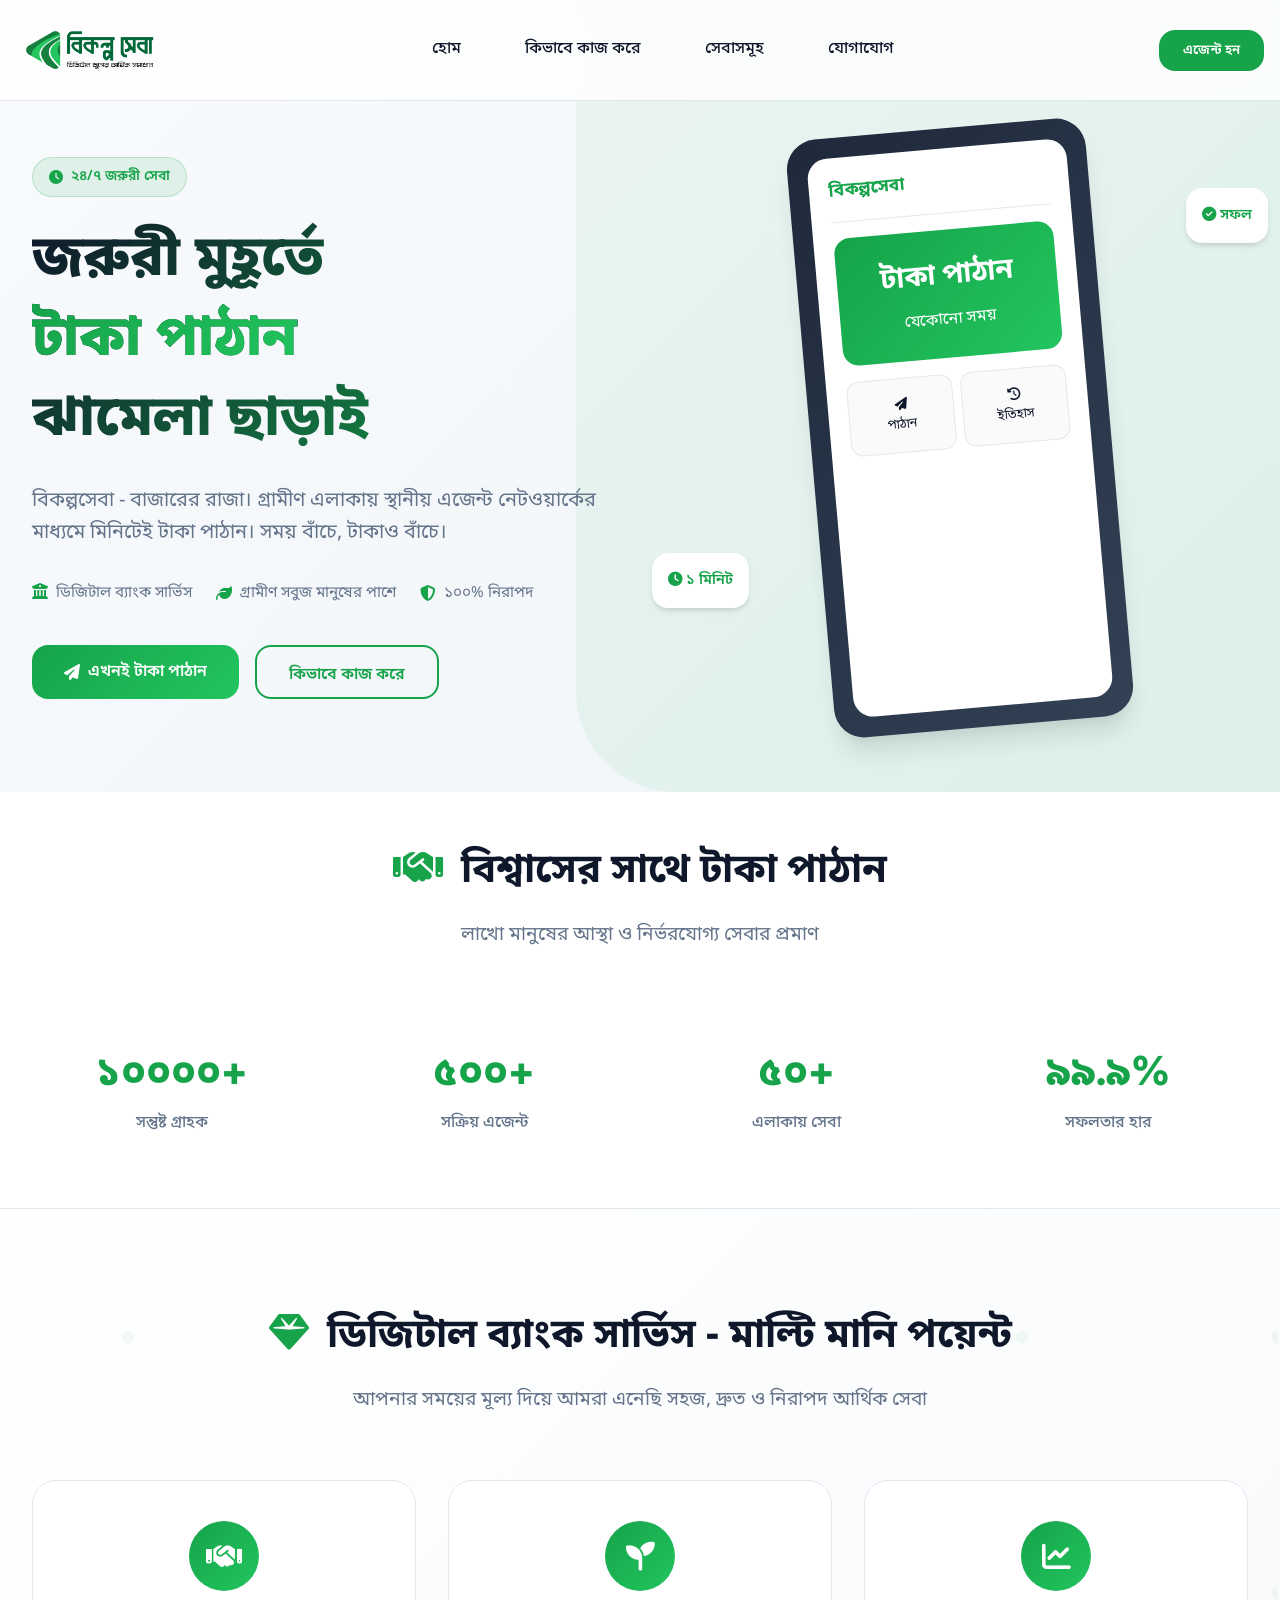
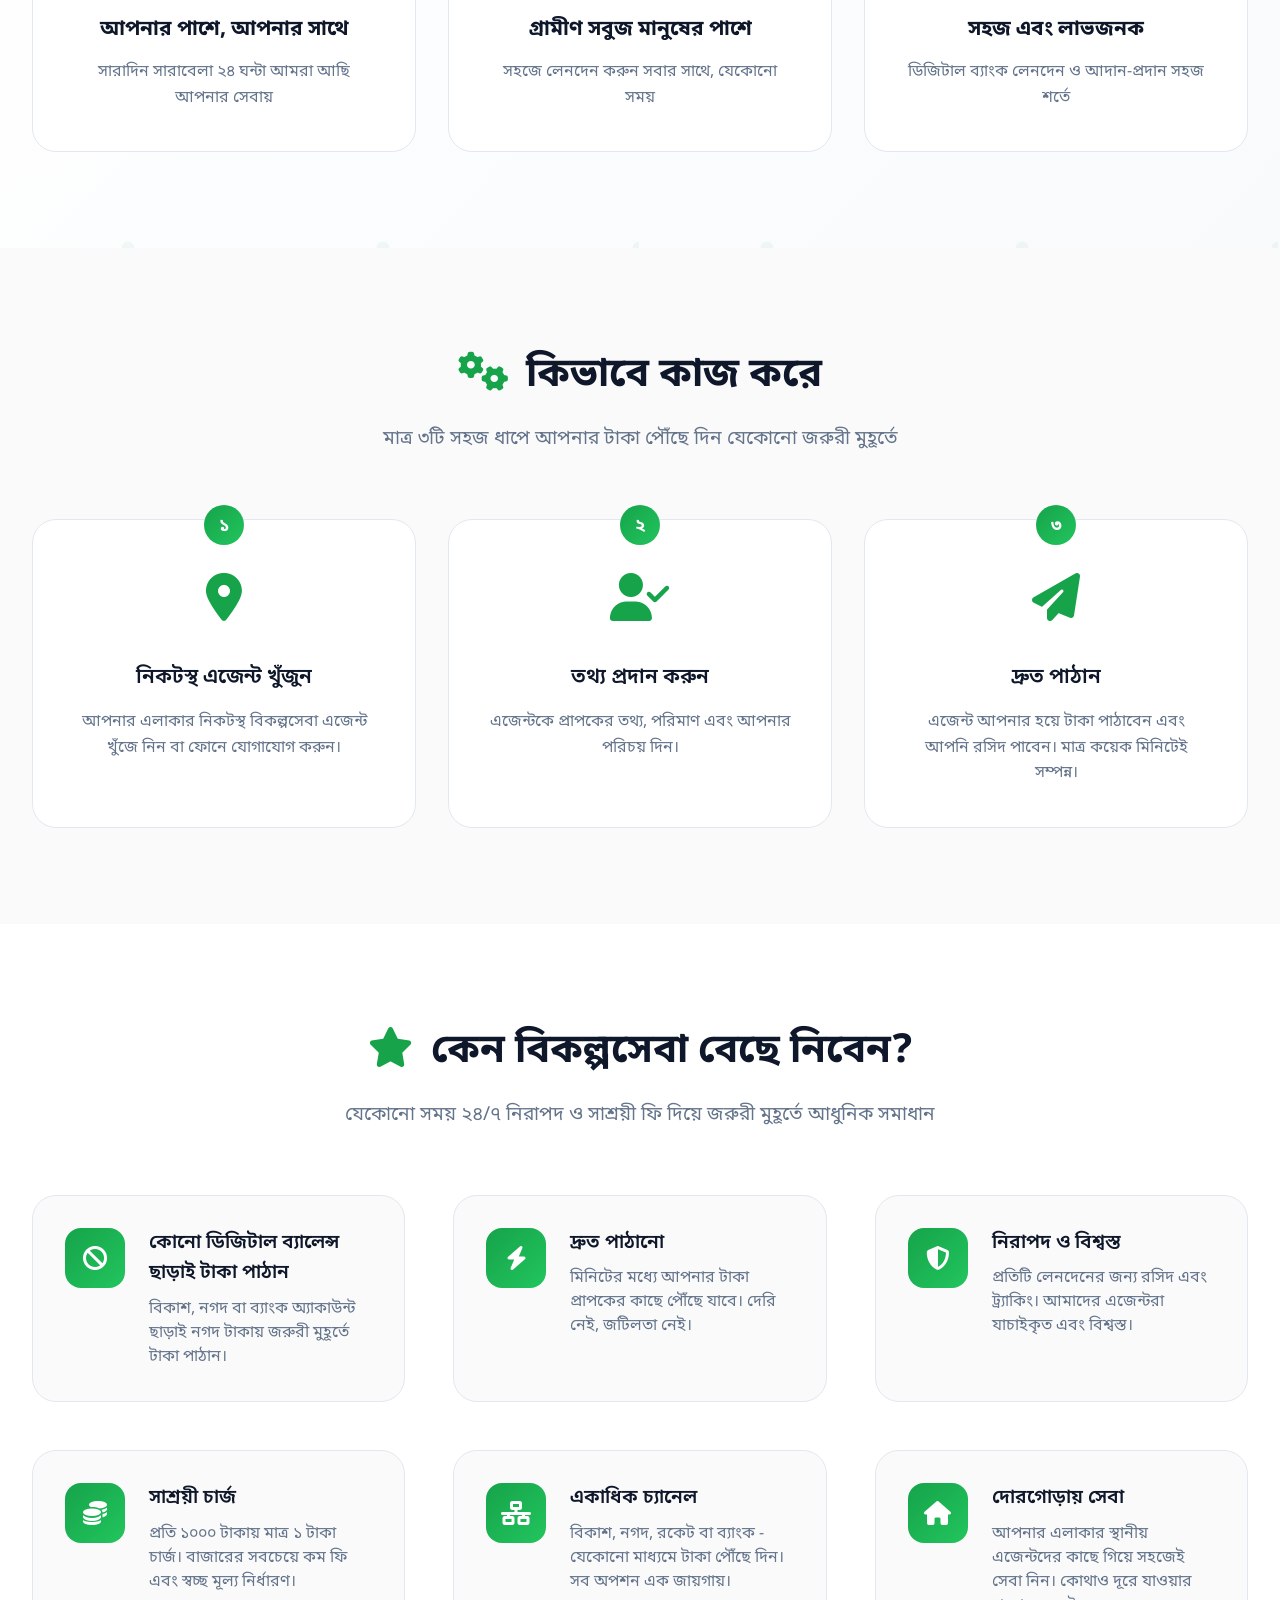
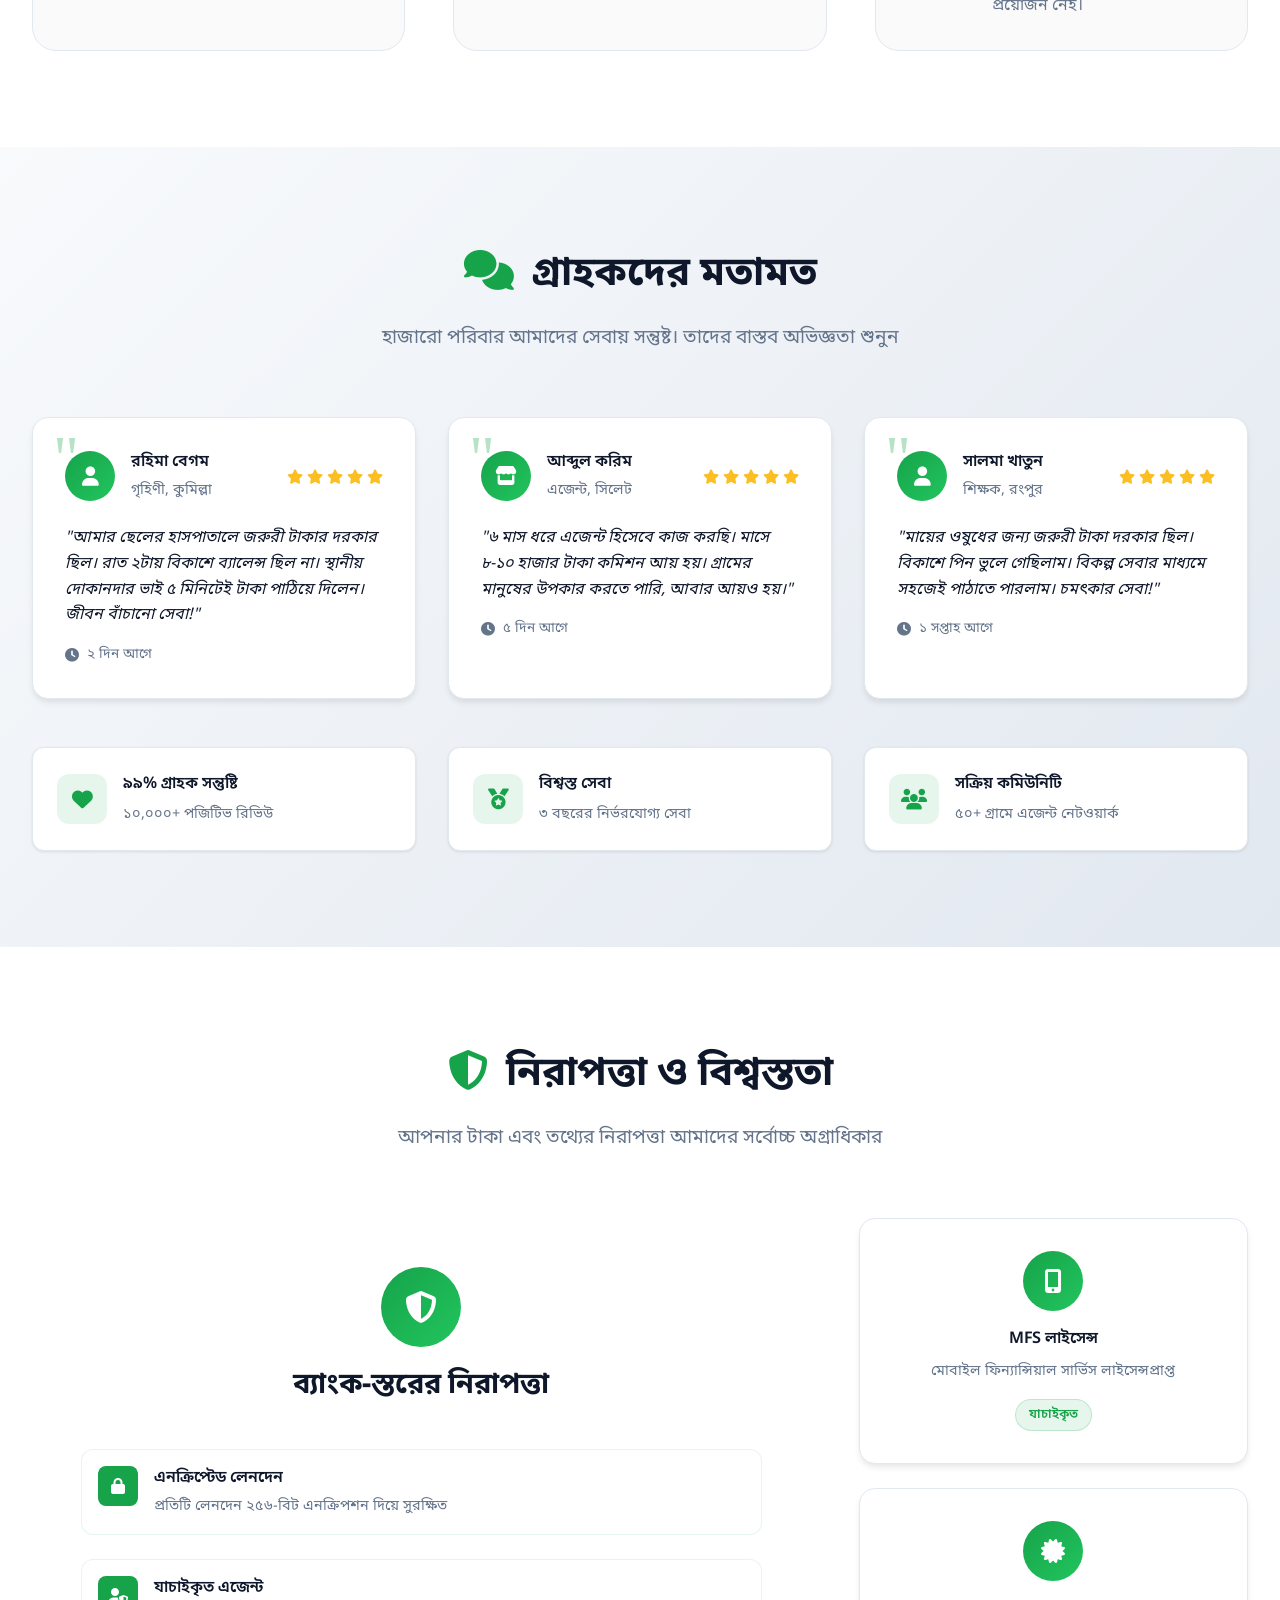
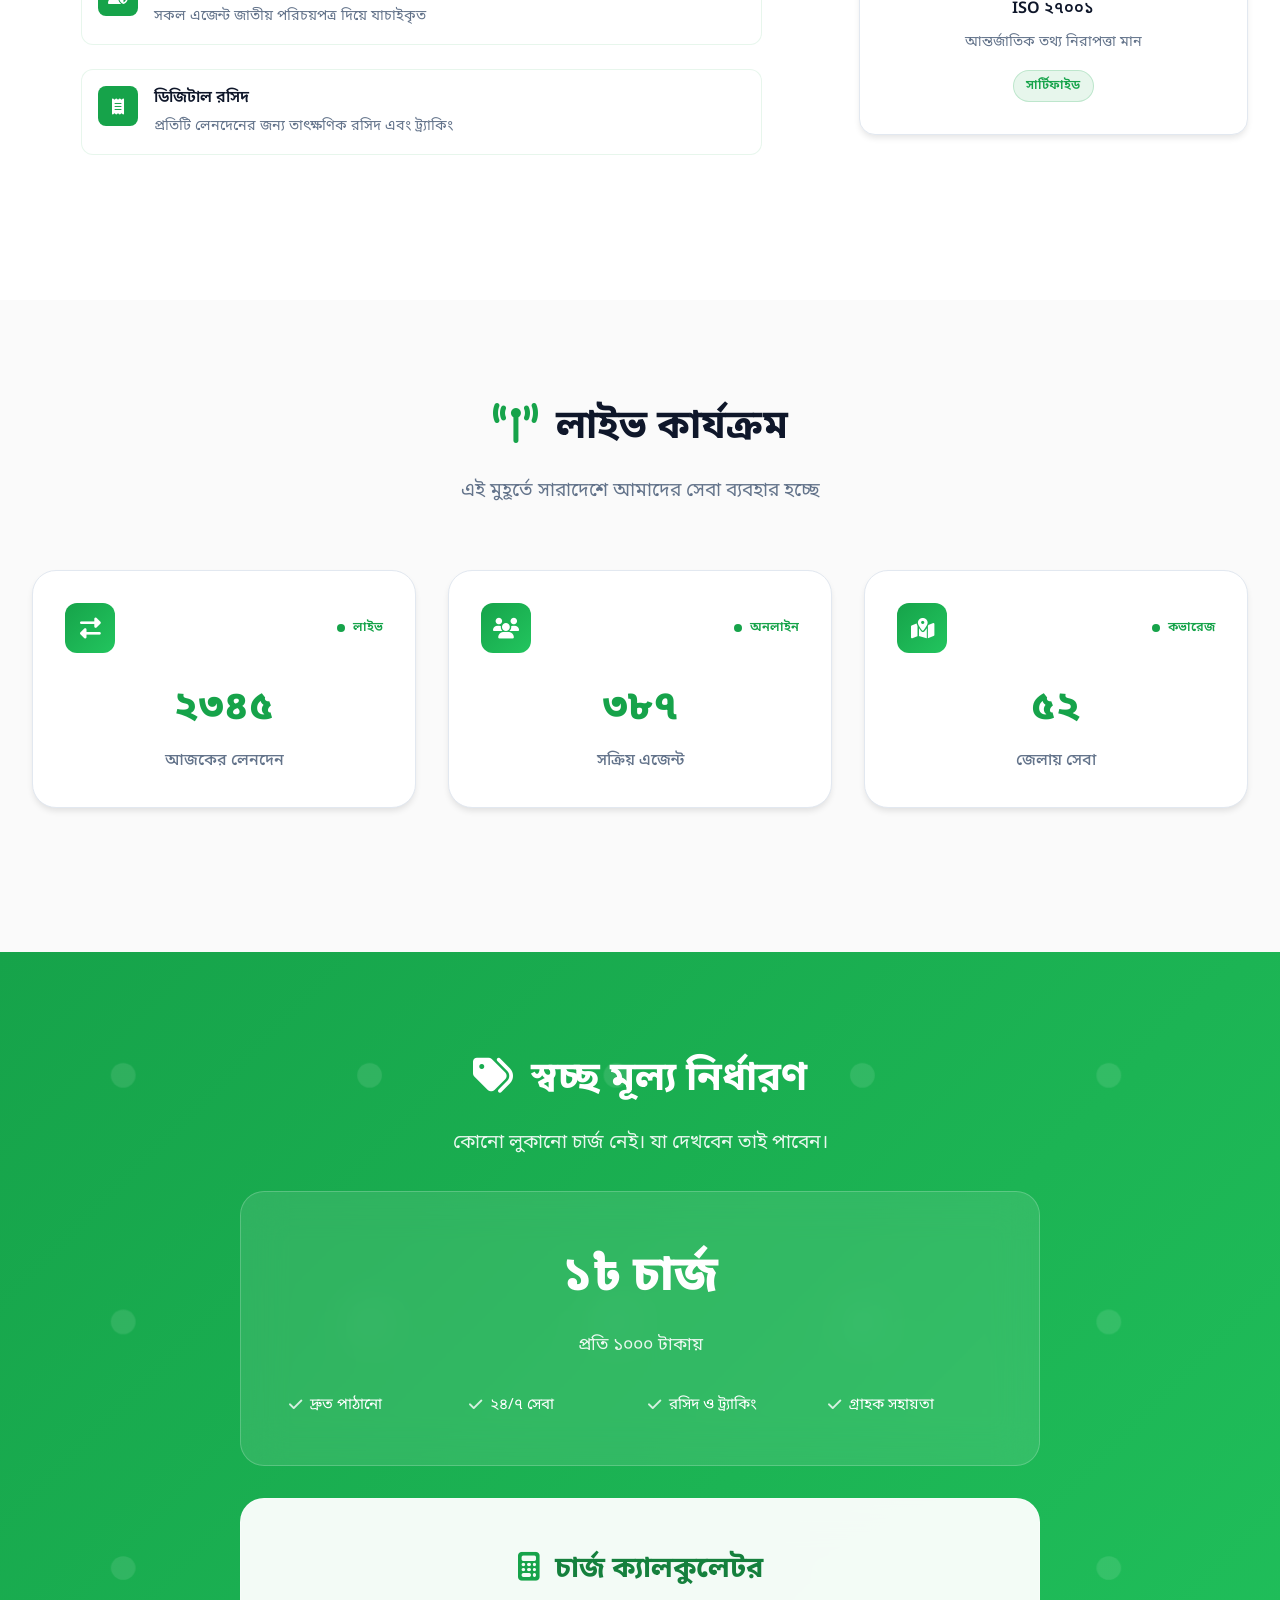
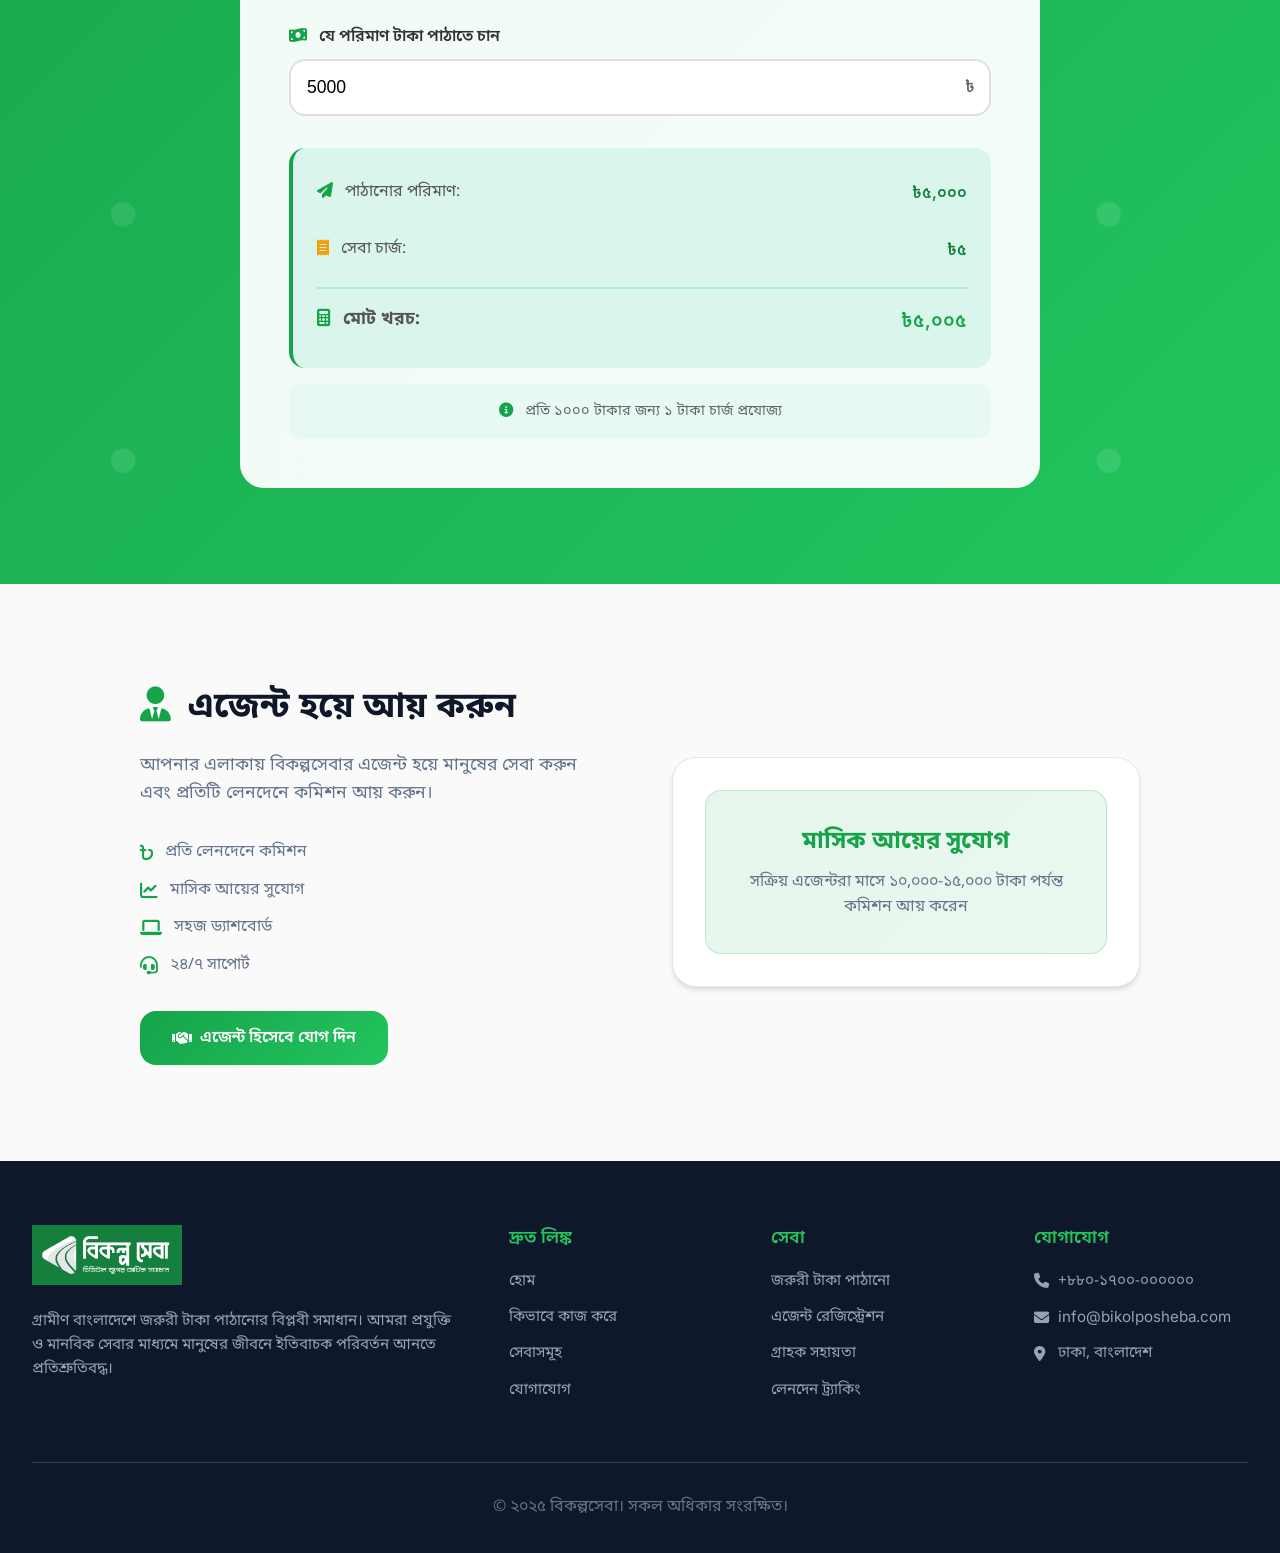
==== index.html @ ead12ca0 "rename it bikolposheba to bikolposeba" ====
<!DOCTYPE html>
<html lang="bn">
<head>
    <meta charset="UTF-8" />
    <meta name="viewport" content="width=device-width, initial-scale=1.0" />
    
    <!-- Primary Meta Tags -->
    <title>BikolpoSeba - বিকল্পসেবা | জরুরী টাকা পাঠানো সেবা বাংলাদেশ | Emergency Money Transfer Bangladesh</title>
    <meta name="title" content="BikolpoSeba - বিকল্পসেবা | জরুরী টাকা পাঠানো সেবা বাংলাদেশ">
    <meta name="description" content="বিকল্পসেবা (BikolpoSeba) - বাংলাদেশে গ্রামীণ এলাকায় জরুরী টাকা পাঠানোর দ্রুত, নিরাপদ ও সাশ্রয়ী সমাধান। ২৪/৭ সেবা, মাত্র ১ টাকা চার্জে ১০০০ টাকা পাঠান। Emergency money transfer service in Bangladesh - fast, secure & affordable.">
    <meta name="keywords" content="বিকল্পসেবা, bikolposeba, bikolpo seba, বিকল্প সেবা, টাকা পাঠানো, জরুরী সেবা, এজেন্ট নেটওয়ার্ক, money transfer Bangladesh, emergency money transfer, cash send Bangladesh, bkash alternative, nagad alternative, rocket alternative, গ্রামীণ ব্যাংকিং, digital banking Bangladesh, মোবাইল ব্যাংকিং">
    <meta name="author" content="Bikolpo Seba">
    <meta name="robots" content="index, follow, max-image-preview:large, max-snippet:-1, max-video-preview:-1">
    <link rel="canonical" href="https://www.bikolposheba.com/">
    
    <!-- Language & Region -->
    <meta name="language" content="Bengali">
    <meta name="geo.region" content="BD">
    <meta name="geo.placename" content="Bangladesh">
    
    <!-- Open Graph / Facebook -->
    <meta property="og:type" content="website">
    <meta property="og:url" content="https://www.bikolposeba.com/">
    <meta property="og:title" content="BikolpoSeba - বিকল্পসেবা | জরুরী টাকা পাঠানো সেবা">
    <meta property="og:description" content="বাংলাদেশে গ্রামীণ এলাকায় জরুরী টাকা পাঠানোর দ্রুত, নিরাপদ ও সাশ্রয়ী সমাধান। ২৪/৭ সেবা, মাত্র ১ টাকা চার্জে ১০০০ টাকা পাঠান।">
    <meta property="og:image" content="https://www.bikolposeba.com/bikolposheba-logo.png">
    <meta property="og:image:width" content="1200">
    <meta property="og:image:height" content="630">
    <meta property="og:image:alt" content="BikolpoSeba Logo - Emergency Money Transfer Service">
    <meta property="og:site_name" content="BikolpoSeba">
    <meta property="og:locale" content="bn_BD">
    <meta property="og:locale:alternate" content="en_US">
    
    <!-- Twitter -->
    <meta name="twitter:card" content="summary_large_image">
    <meta name="twitter:url" content="https://www.bikolposheba.com/">
    <meta name="twitter:title" content="BikolpoSeba - বিকল্পসেবা | জরুরী টাকা পাঠানো সেবা">
    <meta name="twitter:description" content="বাংলাদেশে গ্রামীণ এলাকায় জরুরী টাকা পাঠানোর দ্রুত, নিরাপদ ও সাশ্রয়ী সমাধান। ২৪/৭ সেবা।">
    <meta name="twitter:image" content="https://www.bikolposeba.com/bikolposheba-logo.png">
    
    <!-- Favicon -->
    <link rel="icon" type="image/svg+xml" href="/favicon.png">
    <link rel="icon" type="image/x-icon" href="/favicon.ico">
    <link rel="apple-touch-icon" sizes="180x180" href="/apple-touch-icon.png">
    <link rel="icon" type="image/png" sizes="32x32" href="/favicon-32x32.png">
    <link rel="icon" type="image/png" sizes="16x16" href="/favicon-16x16.png">
    <link rel="manifest" href="/site.webmanifest">
    
    <!-- Theme & Mobile -->
    <meta name="theme-color" content="#10B981">
    <meta name="msapplication-TileColor" content="#10B981">
    <meta name="application-name" content="BikolpoSeba">
    <meta name="apple-mobile-web-app-capable" content="yes">
    <meta name="apple-mobile-web-app-status-bar-style" content="default">
    <meta name="apple-mobile-web-app-title" content="BikolpoSeba">
    <meta name="format-detection" content="telephone=yes">
    <meta name="mobile-web-app-capable" content="yes">
    
    <!-- Structured Data (JSON-LD) -->
    <script type="application/ld+json">
    {
      "@context": "https://schema.org",
      "@type": "FinancialService",
      "name": "BikolpoSeba",
      "alternateName": "বিকল্পসেবা",
      "url": "https://www.bikolposeba.com",
      "logo": "https://www.bikolposeba.com/bikolposheba-logo.png",
      "description": "Emergency money transfer service in Bangladesh providing fast, secure and affordable cash transfer to rural areas",
      "address": {
        "@type": "PostalAddress",
        "addressCountry": "BD",
        "addressLocality": "Dhaka"
      },
      "geo": {
        "@type": "GeoCoordinates",
        "latitude": "23.8103",
        "longitude": "90.4125"
      },
      "telephone": "+880-1700-000000",
      "email": "info@bikolposheba.com",
      "priceRange": "৳",
      "areaServed": {
        "@type": "Country",
        "name": "Bangladesh"
      },
      "serviceType": ["Money Transfer", "Emergency Cash Transfer", "Agent Network"],
      "hasOfferCatalog": {
        "@type": "OfferCatalog",
        "name": "Money Transfer Services",
        "itemListElement": [
          {
            "@type": "Offer",
            "itemOffered": {
              "@type": "Service",
              "name": "Emergency Money Transfer",
              "description": "24/7 emergency money transfer service with low fees"
            }
          }
        ]
      },
      "aggregateRating": {
        "@type": "AggregateRating",
        "ratingValue": "4.9",
        "reviewCount": "10000"
      }
    }
    </script>
    
    <!-- Stylesheets -->
    <link href="https://fonts.googleapis.com/css2?family=Inter:wght@300;400;500;600;700;800&family=Noto+Sans+Bengali:wght@300;400;500;600;700&display=swap" rel="stylesheet" />
    <link rel="stylesheet" href="https://cdnjs.cloudflare.com/ajax/libs/font-awesome/6.4.0/css/all.min.css" />
    <link rel="stylesheet" href="style.css" />
</head>

<body>
<!-- Add this just after your opening <body> tag -->
    <div itemscope itemtype="https://schema.org/Organization" style="display:none;">
        <span itemprop="name">বিকল্পসেবা</span>
        <span itemprop="alternateName">বিকল্প সেবা</span>
        <span itemprop="alternateName">bikolposeba</span>
        <span itemprop="alternateName">bikolpo seba</span>
        <span itemprop="description">বাংলাদেশে জরুরী টাকা পাঠানো সেবা</span>
    </div>

    <!-- Header -->
    <header class="header">
        <nav class="nav">
            <a href="#" style="margin: 0; padding: 0; display: inline-block;">
               <img class="site-logo" src="/bikolposheba-logo.png" 
                alt="বিকল্পসেবা BikolpoSheba লোগো - জরুরী টাকা পাঠানো সেবা" 
                width="150" style="display: block;" />
            </a>

            <ul class="nav-links bengali">
                <li><a href="#home">হোম</a></li>
                <li><a href="#how-it-works">কিভাবে কাজ করে</a></li>
                <li><a href="#features">সেবাসমূহ</a></li>
                <li><a href="#contact">যোগাযোগ</a></li>
            </ul>
            <button class="header-cta bengali">এজেন্ট হন</button>
        </nav>
    </header>

    <!-- Hero Section -->
    <section class="hero" id="home">
        <div class="hero-container">
            <div class="hero-content">
                <div class="hero-badge bengali">
                    <i class="fas fa-clock"></i>
                    ২৪/৭ জরুরী সেবা
                </div>
                <h1 class="hero-title bengali">
                    জরুরী মুহূর্তে<br />
                    <span class="gradient-text">টাকা পাঠান</span><br />
                    ঝামেলা ছাড়াই
                </h1>
                <p class="hero-subtitle bengali">
                    বিকল্পসেবা - বাজারের রাজা। গ্রামীণ এলাকায় স্থানীয় এজেন্ট নেটওয়ার্কের মাধ্যমে
                    মিনিটেই টাকা পাঠান। সময় বাঁচে, টাকাও বাঁচে।
                </p>

                <div class="hero-features bengali">
                    <div class="hero-feature">
                        <i style="height: 20px;" class="fas fa-university"></i>
                        ডিজিটাল ব্যাংক সার্ভিস
                    </div>

                    <div class="hero-feature">
                        <i class="fas fa-leaf"></i>
                        গ্রামীণ সবুজ মানুষের পাশে
                    </div>

                    <div class="hero-feature">
                        <i class="fa-solid fa-shield-halved"></i>
                        ১০০% নিরাপদ
                    </div>
                </div>

                <div class="hero-actions">
                    <button class="btn-primary bengali">
                        <i class="fas fa-paper-plane"></i>
                        এখনই টাকা পাঠান
                    </button>
                    <a href="#how-it-works" class="btn-secondary bengali">কিভাবে কাজ করে</a>
                </div>
            </div>

            <div class="hero-visual">
                <div class="phone-mockup">
                    <div class="phone-screen">
                        <div class="app-header">
                            <div class="app-title bengali">বিকল্পসেবা</div>
                        </div>
                        <div class="balance-card">
                            <div class="balance-amount bengali">টাকা পাঠান</div>
                            <div class="bengali">যেকোনো সময়</div>
                        </div>
                        <div class="quick-actions bengali">
                            <div class="action-btn">
                                <i class="fas fa-paper-plane"></i><br />
                                পাঠান
                            </div>
                            <div class="action-btn">
                                <i class="fas fa-history"></i><br />
                                ইতিহাস
                            </div>
                        </div>
                    </div>
                </div>

                <div class="floating-elements">
                    <div class="floating-card card-1">
                        <div style="
                  color: var(--primary-green);
                  font-weight: 600;
                  font-size: 0.9rem;
                " class="bengali">
                            <i class="fas fa-check-circle"></i> সফল
                        </div>
                    </div>
                    <div class="floating-card card-2">
                        <div style="
                  color: var(--primary-green);
                  font-weight: 600;
                  font-size: 0.9rem;
                " class="bengali">
                            <i class="fas fa-clock"></i> ১ মিনিট
                        </div>
                    </div>
                </div>
            </div>
        </div>
    </section>

    <!-- Trust Section -->
    <section class="trust-section">
        <div class="trust-container">
            <div class="section-header animate-on-scroll">
                <h2 class="section-title bengali">
                    <i class="fas fa-handshake" style="color: var(--primary-green); margin-right: 0.5rem"></i>
                    বিশ্বাসের সাথে টাকা পাঠান
                </h2>
                <p class="section-subtitle bengali">
                    লাখো মানুষের আস্থা ও নির্ভরযোগ্য সেবার প্রমাণ
                </p>
            </div>
            <!-- Rest of the section remains unchanged -->
            <div class="trust-stats">
                <div class="trust-stat animate-on-scroll">
                    <span class="trust-number">১০,০০০+</span>
                    <div class="trust-label bengali">সন্তুষ্ট গ্রাহক</div>
                </div>
                <div class="trust-stat animate-on-scroll">
                    <span class="trust-number">৫০০+</span>
                    <div class="trust-label bengali">সক্রিয় এজেন্ট</div>
                </div>
                <div class="trust-stat animate-on-scroll">
                    <span class="trust-number">৫০+</span>
                    <div class="trust-label bengali">এলাকায় সেবা</div>
                </div>
                <div class="trust-stat animate-on-scroll">
                    <span class="trust-number">৯৯.৯%</span>
                    <div class="trust-label bengali">সফলতার হার</div>
                </div>
            </div>
        </div>
    </section>

    <!-- Services Overview Section -->
    <section class="services-overview">
        <div class="section-container">
            <div class="section-header animate-on-scroll">
                <h2 class="section-title bengali">
                    <i class="fas fa-gem" style="color: var(--primary-green); margin-right: 0.5rem"></i>
                    ডিজিটাল ব্যাংক সার্ভিস - মাল্টি মানি পয়েন্ট
                </h2>
                <p class="section-subtitle bengali">
                    আপনার সময়ের মূল্য দিয়ে আমরা এনেছি সহজ, দ্রুত ও নিরাপদ আর্থিক সেবা
                </p>
            </div>

            <div class="services-grid">
                <!-- <div class="service-highlight animate-on-scroll">
                    <div class="service-icon">
                        <i class="fas fa-crown"></i>
                    </div>
                    <h3 class="bengali">বিকল্পসেবা - বাজারের রাজা</h3>
                    <p class="bengali">সময় বাঁচে, টাকাও বাঁচে। হাজারে এক টাকা, সারাদিন ২৪ ঘন্টা</p>
                </div> -->

                <div class="service-highlight animate-on-scroll">
                    <div class="service-icon">
                        <i class="fas fa-handshake"></i>
                    </div>
                    <h3 class="bengali">আপনার পাশে, আপনার সাথে</h3>
                    <p class="bengali">সারাদিন সারাবেলা ২৪ ঘন্টা আমরা আছি আপনার সেবায়</p>
                </div>

                <div class="service-highlight animate-on-scroll">
                    <div class="service-icon">
                        <i class="fas fa-seedling"></i>
                    </div>
                    <h3 class="bengali">গ্রামীণ সবুজ মানুষের পাশে</h3>
                    <p class="bengali">সহজে লেনদেন করুন সবার সাথে, যেকোনো সময়</p>
                </div>

                <div class="service-highlight animate-on-scroll">
                    <div class="service-icon">
                        <i class="fas fa-chart-line"></i>
                    </div>
                    <h3 class="bengali">সহজ এবং লাভজনক</h3>
                    <p class="bengali">ডিজিটাল ব্যাংক লেনদেন ও আদান-প্রদান সহজ শর্তে</p>
                </div>
            </div>
        </div>
    </section>

    <!-- How It Works -->
    <section class="how-it-works" id="how-it-works">
        <div class="section-container">
            <div class="section-header animate-on-scroll">
                <h2 class="section-title bengali">
                    <i class="fas fa-cogs" style="color: var(--primary-green); margin-right: 0.5rem"></i>
                    কিভাবে কাজ করে
                </h2>
                <p class="section-subtitle bengali">
                    মাত্র ৩টি সহজ ধাপে আপনার টাকা পৌঁছে দিন যেকোনো জরুরী মুহূর্তে
                </p>
            </div>
            <!-- Rest of the section remains unchanged -->
            <div class="steps-grid">
                <div class="step-card animate-on-scroll">
                    <div class="step-number">১</div>
                    <div class="step-icon">
                        <i class="fas fa-map-marker-alt"></i>
                    </div>
                    <h3 class="step-title bengali">নিকটস্থ এজেন্ট খুঁজুন</h3>
                    <p class="step-description bengali">
                        আপনার এলাকার নিকটস্থ বিকল্পসেবা এজেন্ট খুঁজে নিন বা ফোনে যোগাযোগ
                        করুন।
                    </p>
                </div>
                <div class="step-card animate-on-scroll">
                    <div class="step-number">২</div>
                    <div class="step-icon">
                        <i class="fas fa-user-check"></i>
                    </div>
                    <h3 class="step-title bengali">তথ্য প্রদান করুন</h3>
                    <p class="step-description bengali">
                        এজেন্টকে প্রাপকের তথ্য, পরিমাণ এবং আপনার পরিচয় দিন।
                    </p>
                </div>
                <div class="step-card animate-on-scroll">
                    <div class="step-number">৩</div>
                    <div class="step-icon">
                        <i class="fas fa-paper-plane"></i>
                    </div>
                    <h3 class="step-title bengali">দ্রুত পাঠান</h3>
                    <p class="step-description bengali">
                        এজেন্ট আপনার হয়ে টাকা পাঠাবেন এবং আপনি রসিদ পাবেন। মাত্র কয়েক
                        মিনিটেই সম্পন্ন।
                    </p>
                </div>
            </div>
        </div>
    </section>

    <!-- why choose us section -->
    <section class="features-showcase" id="features">
        <div class="section-container">
            <div class="section-header animate-on-scroll">
                <h2 class="section-title bengali">
                    <i class="fas fa-star" style="color: var(--primary-green); margin-right: 0.5rem"></i>
                    কেন বিকল্পসেবা বেছে নিবেন?
                </h2>
                <p class="section-subtitle bengali">
                    যেকোনো সময় ২৪/৭ নিরাপদ ও সাশ্রয়ী ফি দিয়ে জরুরী মুহূর্তে আধুনিক
                    সমাধান
                </p>
            </div>

            <div class="features-grid">
                <div class="feature-showcase animate-on-scroll">
                    <div class="feature-showcase-icon">
                        <i class="fas fa-ban"></i>
                    </div>
                    <div class="feature-showcase-content">
                        <h3 class="bengali">কোনো ডিজিটাল ব্যালেন্স ছাড়াই টাকা পাঠান</h3>
                        <p class="bengali">
                            বিকাশ, নগদ বা ব্যাংক অ্যাকাউন্ট ছাড়াই নগদ টাকায় জরুরী মুহূর্তে টাকা
                            পাঠান।
                        </p>
                    </div>
                </div>

                <div class="feature-showcase animate-on-scroll">
                    <div class="feature-showcase-icon">
                        <i class="fas fa-bolt"></i>
                    </div>
                    <div class="feature-showcase-content">
                        <h3 class="bengali">দ্রুত পাঠানো</h3>
                        <p class="bengali">
                            মিনিটের মধ্যে আপনার টাকা প্রাপকের কাছে পৌঁছে যাবে। দেরি নেই,
                            জটিলতা নেই।
                        </p>
                    </div>
                </div>

                <div class="feature-showcase animate-on-scroll">
                    <div class="feature-showcase-icon">
                        <i class="fas fa-shield-alt"></i>
                    </div>
                    <div class="feature-showcase-content">
                        <h3 class="bengali">নিরাপদ ও বিশ্বস্ত</h3>
                        <p class="bengali">
                            প্রতিটি লেনদেনের জন্য রসিদ এবং ট্র্যাকিং। আমাদের এজেন্টরা
                            যাচাইকৃত এবং বিশ্বস্ত।
                        </p>
                    </div>
                </div>

                <div class="feature-showcase animate-on-scroll">
                    <div class="feature-showcase-icon">
                        <i class="fas fa-coins"></i>
                    </div>
                    <div class="feature-showcase-content">
                        <h3 class="bengali">সাশ্রয়ী চার্জ</h3>
                        <p class="bengali">
                            প্রতি ১০০০ টাকায় মাত্র ১ টাকা চার্জ। বাজারের সবচেয়ে কম ফি এবং
                            স্বচ্ছ মূল্য নির্ধারণ।
                        </p>
                    </div>
                </div>

                <div class="feature-showcase animate-on-scroll">
                    <div class="feature-showcase-icon">
                        <i class="fas fa-network-wired"></i>
                    </div>
                    <div class="feature-showcase-content">
                        <h3 class="bengali">একাধিক চ্যানেল</h3>
                        <p class="bengali">
                            বিকাশ, নগদ, রকেট বা ব্যাংক - যেকোনো মাধ্যমে টাকা পৌঁছে দিন। সব
                            অপশন এক জায়গায়।
                        </p>
                    </div>
                </div>

                <div class="feature-showcase animate-on-scroll">
                    <div class="feature-showcase-icon">
                        <i class="fas fa-home"></i>
                    </div>
                    <div class="feature-showcase-content">
                        <h3 class="bengali">দোরগোড়ায় সেবা</h3>
                        <p class="bengali">
                            আপনার এলাকার স্থানীয় এজেন্টদের কাছে গিয়ে সহজেই সেবা নিন। কোথাও
                            দূরে যাওয়ার প্রয়োজন নেই।
                        </p>
                    </div>
                </div>
            </div>
        </div>
    </section>


    <!-- Testimonials Section -->
    <section class="testimonials-section">
        <div class="section-container">
            <div class="section-header animate-on-scroll">
                <h2 class="section-title bengali">
                    <i class="fas fa-comments" style="color: var(--primary-green); margin-right: 0.5rem;"></i>
                    গ্রাহকদের মতামত
                </h2>
                <p class="section-subtitle bengali">
                    হাজারো পরিবার আমাদের সেবায় সন্তুষ্ট। তাদের বাস্তব অভিজ্ঞতা শুনুন
                </p>
            </div>

            <div class="testimonials-grid">
                <div class="testimonial-card animate-on-scroll">
                    <div class="testimonial-header">
                        <div class="testimonial-avatar">
                            <i class="fas fa-user"></i>
                        </div>
                        <div class="testimonial-info">
                            <h4 class="bengali">রহিমা বেগম</h4>
                            <p class="bengali">গৃহিণী, কুমিল্লা</p>
                        </div>
                        <div class="testimonial-rating">
                            <i class="fas fa-star"></i>
                            <i class="fas fa-star"></i>
                            <i class="fas fa-star"></i>
                            <i class="fas fa-star"></i>
                            <i class="fas fa-star"></i>
                        </div>
                    </div>
                    <p class="testimonial-text bengali">
                        "আমার ছেলের হাসপাতালে জরুরী টাকার দরকার ছিল। রাত ২টায় বিকাশে ব্যালেন্স ছিল না। স্থানীয়
                        দোকানদার ভাই ৫ মিনিটেই টাকা পাঠিয়ে দিলেন। জীবন বাঁচানো সেবা!"
                    </p>
                    <div class="testimonial-meta bengali">
                        <i class="fas fa-clock"></i> ২ দিন আগে
                    </div>
                </div>

                <div class="testimonial-card animate-on-scroll">
                    <div class="testimonial-header">
                        <div class="testimonial-avatar">
                            <i class="fas fa-store"></i>
                        </div>
                        <div class="testimonial-info">
                            <h4 class="bengali">আব্দুল করিম</h4>
                            <p class="bengali">এজেন্ট, সিলেট</p>
                        </div>
                        <div class="testimonial-rating">
                            <i class="fas fa-star"></i>
                            <i class="fas fa-star"></i>
                            <i class="fas fa-star"></i>
                            <i class="fas fa-star"></i>
                            <i class="fas fa-star"></i>
                        </div>
                    </div>
                    <p class="testimonial-text bengali">
                        "৬ মাস ধরে এজেন্ট হিসেবে কাজ করছি। মাসে ৮-১০ হাজার টাকা কমিশন আয় হয়। গ্রামের মানুষের উপকার
                        করতে পারি, আবার আয়ও হয়।"
                    </p>
                    <div class="testimonial-meta bengali">
                        <i class="fas fa-clock"></i> ৫ দিন আগে
                    </div>
                </div>

                <div class="testimonial-card animate-on-scroll">
                    <div class="testimonial-header">
                        <div class="testimonial-avatar">
                            <i class="fas fa-user"></i>
                        </div>
                        <div class="testimonial-info">
                            <h4 class="bengali">সালমা খাতুন</h4>
                            <p class="bengali">শিক্ষক, রংপুর</p>
                        </div>
                        <div class="testimonial-rating">
                            <i class="fas fa-star"></i>
                            <i class="fas fa-star"></i>
                            <i class="fas fa-star"></i>
                            <i class="fas fa-star"></i>
                            <i class="fas fa-star"></i>
                        </div>
                    </div>
                    <p class="testimonial-text bengali">
                        "মায়ের ওষুধের জন্য জরুরী টাকা দরকার ছিল। বিকাশে পিন ভুলে গেছিলাম। বিকল্প সেবার মাধ্যমে সহজেই
                        পাঠাতে পারলাম। চমৎকার সেবা!"
                    </p>
                    <div class="testimonial-meta bengali">
                        <i class="fas fa-clock"></i> ১ সপ্তাহ আগে
                    </div>
                </div>
            </div>

            <div class="trust-indicators animate-on-scroll">
                <div class="trust-indicator">
                    <div class="trust-icon">
                        <i class="fas fa-heart"></i>
                    </div>
                    <div class="trust-text bengali">
                        <h4>৯৯% গ্রাহক সন্তুষ্টি</h4>
                        <p>১০,০০০+ পজিটিভ রিভিউ</p>
                    </div>
                </div>
                <div class="trust-indicator">
                    <div class="trust-icon">
                        <i class="fas fa-medal"></i>
                    </div>
                    <div class="trust-text bengali">
                        <h4>বিশ্বস্ত সেবা</h4>
                        <p>৩ বছরের নির্ভরযোগ্য সেবা</p>
                    </div>
                </div>
                <div class="trust-indicator">
                    <div class="trust-icon">
                        <i class="fas fa-users"></i>
                    </div>
                    <div class="trust-text bengali">
                        <h4>সক্রিয় কমিউনিটি</h4>
                        <p>৫০+ গ্রামে এজেন্ট নেটওয়ার্ক</p>
                    </div>
                </div>
            </div>
        </div>
    </section>

    <!-- Security Section -->
    <section class="security-section">
        <div class="section-container">
            <div class="section-header animate-on-scroll">
                <h2 class="section-title bengali">
                    <i class="fas fa-shield-alt" style="color: var(--primary-green); margin-right: 0.5rem;"></i>
                    নিরাপত্তা ও বিশ্বস্ততা
                </h2>
                <p class="section-subtitle bengali">
                    আপনার টাকা এবং তথ্যের নিরাপত্তা আমাদের সর্বোচ্চ অগ্রাধিকার
                </p>
            </div>

            <div class="security-grid">
                <div class="security-main animate-on-scroll">
                    <div class="security-card glass-card">
                        <div class="security-header">
                            <div class="security-icon-large">
                                <i class="fas fa-shield-alt"></i>
                            </div>
                            <h3 class="bengali">ব্যাংক-স্তরের নিরাপত্তা</h3>
                        </div>

                        <div class="security-features">
                            <div class="security-feature">
                                <div class="security-feature-icon">
                                    <i class="fas fa-lock"></i>
                                </div>
                                <div class="security-feature-text bengali">
                                    <h4>এনক্রিপ্টেড লেনদেন</h4>
                                    <p>প্রতিটি লেনদেন ২৫৬-বিট এনক্রিপশন দিয়ে সুরক্ষিত</p>
                                </div>
                            </div>

                            <div class="security-feature">
                                <div class="security-feature-icon">
                                    <i class="fas fa-user-shield"></i>
                                </div>
                                <div class="security-feature-text bengali">
                                    <h4>যাচাইকৃত এজেন্ট</h4>
                                    <p>সকল এজেন্ট জাতীয় পরিচয়পত্র দিয়ে যাচাইকৃত</p>
                                </div>
                            </div>

                            <div class="security-feature">
                                <div class="security-feature-icon">
                                    <i class="fas fa-receipt"></i>
                                </div>
                                <div class="security-feature-text bengali">
                                    <h4>ডিজিটাল রসিদ</h4>
                                    <p>প্রতিটি লেনদেনের জন্য তাৎক্ষণিক রসিদ এবং ট্র্যাকিং</p>
                                </div>
                            </div>


                        </div>
                    </div>
                </div>

                <div class="compliance-cards animate-on-scroll">
                    <div class="compliance-card">
                        <div class="compliance-icon">
                            <i class="fas fa-mobile-alt"></i>
                        </div>
                        <h4 class="bengali">MFS লাইসেন্স</h4>
                        <p class="bengali">মোবাইল ফিন্যান্সিয়াল সার্ভিস লাইসেন্সপ্রাপ্ত</p>
                        <div class="compliance-badge bengali">যাচাইকৃত</div>
                    </div>

                    <div class="compliance-card">
                        <div class="compliance-icon">
                            <i class="fas fa-certificate"></i>
                        </div>
                        <h4 class="bengali">ISO ২৭০০১</h4>
                        <p class="bengali">আন্তর্জাতিক তথ্য নিরাপত্তা মান</p>
                        <div class="compliance-badge bengali">সার্টিফাইড</div>
                    </div>
                </div>
            </div>
        </div>
    </section>

    <!-- Live Activity Section -->
    <section class="live-activity-section">
        <div class="section-container">
            <div class="section-header animate-on-scroll">
                <h2 class="section-title bengali">
                    <i class="fas fa-broadcast-tower" style="color: var(--primary-green); margin-right: 0.5rem;"></i>
                    লাইভ কার্যক্রম
                </h2>
                <p class="section-subtitle bengali">
                    এই মুহূর্তে সারাদেশে আমাদের সেবা ব্যবহার হচ্ছে
                </p>
            </div>

            <div class="live-activity-grid">
                <div class="activity-card animate-on-scroll">
                    <div class="activity-header">
                        <div class="activity-icon">
                            <i class="fas fa-exchange-alt"></i>
                        </div>
                        <div class="live-indicator">
                            <span class="live-dot"></span>
                            <span class="bengali">লাইভ</span>
                        </div>
                    </div>
                    <div class="activity-content">
                        <div class="activity-number bengali" id="liveTransactions">২,৩৪৫</div>
                        <p class="bengali">আজকের লেনদেন</p>
                    </div>
                </div>

                <div class="activity-card animate-on-scroll">
                    <div class="activity-header">
                        <div class="activity-icon">
                            <i class="fas fa-users"></i>
                        </div>
                        <div class="live-indicator">
                            <span class="live-dot"></span>
                            <span class="bengali">অনলাইন</span>
                        </div>
                    </div>
                    <div class="activity-content">
                        <div class="activity-number bengali" id="activeAgents">৩৮৭</div>
                        <p class="bengali">সক্রিয় এজেন্ট</p>
                    </div>
                </div>

                <div class="activity-card animate-on-scroll">
                    <div class="activity-header">
                        <div class="activity-icon">
                            <i class="fas fa-map-marked-alt"></i>
                        </div>
                        <div class="live-indicator">
                            <span class="live-dot"></span>
                            <span class="bengali">কভারেজ</span>
                        </div>
                    </div>
                    <div class="activity-content">
                        <div class="activity-number bengali">৫২</div>
                        <p class="bengali">জেলায় সেবা</p>
                    </div>
                </div>
            </div>
        </div>
    </section>

    <!-- Pricing Section -->
    <section class="pricing-section">
        <div class="pricing-container">
            <div class="animate-slide-up">
                <h2 class="section-title bengali" style="color: white">
                    <i class="fas fa-tags" style="color: white; margin-right: 0.5rem"></i>
                    স্বচ্ছ মূল্য নির্ধারণ
                </h2>
                <p class="section-subtitle bengali" style="color: rgba(255, 255, 255, 0.9)">
                    কোনো লুকানো চার্জ নেই। যা দেখবেন তাই পাবেন।
                </p>

                <div class="pricing-grid">
                    <!-- Original Pricing Card -->
                    <div class="pricing-card">
                        <div class="pricing-highlight bengali">১৳ চার্জ</div>
                        <div class="pricing-subtext bengali">প্রতি ১০০০ টাকায়</div>

                        <div class="pricing-features bengali">
                            <div class="pricing-feature">
                                <i class="fas fa-check"></i>
                                দ্রুত পাঠানো
                            </div>
                            <div class="pricing-feature">
                                <i class="fas fa-check"></i>
                                ২৪/৭ সেবা
                            </div>
                            <div class="pricing-feature">
                                <i class="fas fa-check"></i>
                                রসিদ ও ট্র্যাকিং
                            </div>
                            <div class="pricing-feature">
                                <i class="fas fa-check"></i>
                                গ্রাহক সহায়তা
                            </div>
                        </div>
                    </div>

                    <!-- Calculator Card with Enhanced Icons -->
                    <div class="pricing-card calculator-card">
                        <h3 class="calculator-title bengali">
                            <i class="fas fa-calculator" style="margin-right: 0.5rem; color: var(--primary-green);"></i>
                            চার্জ ক্যালকুলেটর
                        </h3>

                        <div class="input-group">
                            <label for="sendAmount" class="input-label bengali">
                                <i class="fas fa-money-bill-wave"
                                    style="margin-right: 0.5rem; color: var(--primary-green);"></i>
                                যে পরিমাণ টাকা পাঠাতে চান
                            </label>
                            <div class="currency-symbol">
                                <input type="number" id="sendAmount" class="input-field" placeholder="পরিমাণ লিখুন"
                                    min="0" step="0.01">
                            </div>
                        </div>

                        <div class="result-section" id="resultSection" style="display: none;">
                            <div class="result-row">
                                <span class="result-label bengali">
                                    <i class="fas fa-paper-plane"
                                        style="color: var(--primary-green); margin-right: 0.5rem;"></i>
                                    পাঠানোর পরিমাণ:
                                </span>
                                <span class="result-value" id="sendAmountDisplay">৳০</span>
                            </div>
                            <div class="result-row">
                                <span class="result-label bengali">
                                    <i class="fas fa-receipt" style="color: #f59e0b; margin-right: 0.5rem;"></i>
                                    সেবা চার্জ:
                                </span>
                                <span class="result-value" id="serviceCharge">৳০</span>
                            </div>
                            <div class="result-row">
                                <span class="result-label bengali">
                                    <i class="fas fa-calculator"
                                        style="color: var(--primary-green); margin-right: 0.5rem;"></i>
                                    মোট খরচ:
                                </span>
                                <span class="result-value total-value" id="totalCost">৳০</span>
                            </div>
                        </div>

                        <div class="calculation-note bengali">
                            <i class="fas fa-info-circle"
                                style="margin-right: 0.5rem; color: var(--primary-green);"></i>
                            প্রতি ১০০০ টাকার জন্য ১ টাকা চার্জ প্রযোজ্য
                        </div>
                    </div>
                </div>
            </div>
        </div>
    </section>

    <!-- Agent CTA -->
    <section class="agent-cta">
        <div class="cta-container">
            <div class="cta-content animate-on-scroll">
                <h2 class="section-title bengali">
                    <i class="fas fa-user-tie" style="color: var(--primary-green); margin-right: 0.5rem"></i>
                    এজেন্ট হয়ে আয় করুন
                </h2>
                <p class="section-subtitle bengali">
                    আপনার এলাকায় বিকল্পসেবার এজেন্ট হয়ে মানুষের সেবা করুন এবং প্রতিটি
                    লেনদেনে কমিশন আয় করুন।
                </p>

                <ul class="cta-benefits bengali">
                    <li>
                        <i class="fa-solid fa-bangladeshi-taka-sign"></i> প্রতি লেনদেনে
                        কমিশন
                    </li>
                    <li><i class="fas fa-chart-line"></i> মাসিক আয়ের সুযোগ</li>
                    <li><i class="fas fa-laptop"></i> সহজ ড্যাশবোর্ড</li>
                    <li><i class="fas fa-headset"></i> ২৪/৭ সাপোর্ট</li>
                </ul>

                <button class="btn-primary bengali">
                    <i class="fas fa-handshake"></i>
                    এজেন্ট হিসেবে যোগ দিন
                </button>
            </div>

            <div class="cta-visual animate-on-scroll">
                <div class="commission-highlight">
                    <h3 class="bengali">মাসিক আয়ের সুযোগ</h3>
                    <p class="bengali">
                        সক্রিয় এজেন্টরা মাসে ১০,০০০-১৫,০০০ টাকা পর্যন্ত কমিশন আয় করেন
                    </p>
                </div>
            </div>
        </div>
    </section>

    <!-- Footer -->
    <footer class="footer" id="contact">
        <div class="footer-container">
            <div class="footer-grid">
                <div class="footer-brand">
                    <a href="#" class="footer-logo">
                        <img src="/footer-logo2.png" alt="Company Logo" width="150" style="display: block;" />
                    </a>
                    <p class="bengali">
                        গ্রামীণ বাংলাদেশে জরুরী টাকা পাঠানোর বিপ্লবী সমাধান। আমরা
                        প্রযুক্তি ও মানবিক সেবার মাধ্যমে মানুষের জীবনে ইতিবাচক পরিবর্তন
                        আনতে প্রতিশ্রুতিবদ্ধ।
                    </p>
                </div>

                <div class="footer-section">
                    <h4 class="bengali">দ্রুত লিঙ্ক</h4>
                    <a href="#home" class="bengali">হোম</a>
                    <a href="#how-it-works" class="bengali">কিভাবে কাজ করে</a>
                    <a href="#features" class="bengali">সেবাসমূহ</a>
                    <a href="#contact" class="bengali">যোগাযোগ</a>
                </div>

                <div class="footer-section">
                    <h4 class="bengali">সেবা</h4>
                    <a href="#" class="bengali">জরুরী টাকা পাঠানো</a>
                    <a href="#" class="bengali">এজেন্ট রেজিস্ট্রেশন</a>
                    <a href="#" class="bengali">গ্রাহক সহায়তা</a>
                    <a href="#" class="bengali">লেনদেন ট্র্যাকিং</a>
                </div>

                <div class="footer-section">
                    <h4 class="bengali">যোগাযোগ</h4>
                    <a href="tel:+8801700000000" class="bengali">
                        <i class="fas fa-phone"></i> +৮৮০-১৭০০-০০০০০০
                    </a>
                    <a href="mailto:info@bikolposheba.com">
                        <i class="fas fa-envelope"></i> info@bikolposheba.com
                    </a>
                    <a href="#" class="bengali">
                        <i class="fas fa-map-marker-alt"></i> ঢাকা, বাংলাদেশ
                    </a>
                </div>
            </div>

            <div class="footer-bottom">
                <p class="bengali">&copy; ২০২৫ বিকল্পসেবা। সকল অধিকার সংরক্ষিত।</p>
            </div>
        </div>
    </footer>

    <script src="script.js"></script>
</body>

</html>
---- style.css ----
* {
    margin: 0;
    padding: 0;
    box-sizing: border-box;
}

:root {
    --primary-green: #16a34a;
    --light-green: #22c55e;
    --dark-green: #15803d;
    --bg-primary: #fafafa;
    --bg-secondary: #ffffff;
    --text-primary: #0f172a;
    --text-secondary: #64748b;
    --border-color: #e2e8f0;
    --shadow-light: 0 1px 3px 0 rgba(0, 0, 0, 0.1), 0 1px 2px 0 rgba(0, 0, 0, 0.06);
    --shadow-medium: 0 4px 6px -1px rgba(0, 0, 0, 0.1), 0 2px 4px -1px rgba(0, 0, 0, 0.06);
    --shadow-large: 0 20px 25px -5px rgba(0, 0, 0, 0.1), 0 10px 10px -5px rgba(0, 0, 0, 0.04);
    --radius-sm: 8px;
    --radius-md: 12px;
    --radius-lg: 16px;
    --radius-xl: 24px;
}

body {
    font-family: 'Inter', 'Noto Sans Bengali', sans-serif;
    line-height: 1.6;
    color: var(--text-primary);
    background: var(--bg-primary);
}

.bengali {
    font-family: 'Noto Sans Bengali', sans-serif;
}

/* Header */
.header {
    position: fixed;
    top: 0;
    width: 100%;
    background: rgba(255, 255, 255, 0.8);
    backdrop-filter: blur(20px);
    border-bottom: 1px solid var(--border-color);
    z-index: 1000;
    transition: all 0.3s ease;
}

.nav {
    max-width: 1400px;
    margin: 0 auto;
    display: flex;
    justify-content: space-between;
    align-items: center;
    padding: 1rem 1rem;
}


.logo-icon {
    width: 40px;
    height: 40px;
    background: linear-gradient(135deg, var(--primary-green), var(--light-green));
    border-radius: var(--radius-md);
    display: flex;
    align-items: center;
    justify-content: center;
    color: white;
}

.nav-links {
    display: flex;
    gap: 2rem;
    list-style: none;
}

.nav-links a {
    text-decoration: none;
    color: var(--text-primary);
    font-weight: 500;
    padding: 0.5rem 1rem;
    border-radius: var(--radius-sm);
    transition: all 0.3s ease;
}

.nav-links a:hover {
    background: rgba(22, 163, 74, 0.1);
    color: var(--primary-green);
}

.header-cta {
    background: var(--primary-green);
    color: white;
    padding: 0.75rem 1.5rem;
    border-radius: var(--radius-lg);
    text-decoration: none;
    font-weight: 600;
    transition: all 0.3s ease;
    border: none;
    cursor: pointer;
}

.header-cta:hover {
    background: var(--dark-green);
    transform: translateY(-1px);
    box-shadow: var(--shadow-medium);
}

/* Hero Section */
.hero {
    padding: 8rem 2rem 4rem;
    background: linear-gradient(135deg, #f8fafc 0%, #f1f5f9 100%);
    position: relative;
    overflow: hidden;
}

.hero::before {
    content: '';
    position: absolute;
    top: 0;
    right: 0;
    width: 55%;
    height: 100%;
    background: linear-gradient(135deg, rgba(22, 163, 74, 0.05), rgba(34, 197, 94, 0.1));
    border-radius: 0 0 0 100px;
}

.hero-container {
    max-width: 1400px;
    margin: 0 auto;
    display: grid;
    grid-template-columns: 1fr 1fr;
    gap: 4rem;
    align-items: center;
    position: relative;
    z-index: 2;
}

.hero-content {
    max-width: 580px;
}

.hero-badge {
    display: inline-flex;
    align-items: center;
    gap: 0.5rem;
    background: rgba(22, 163, 74, 0.1);
    color: var(--primary-green);
    padding: 0.5rem 1rem;
    border-radius: var(--radius-xl);
    font-size: 0.875rem;
    font-weight: 600;
    margin-bottom: 1.5rem;
    border: 1px solid rgba(22, 163, 74, 0.2);
}

.hero-title {
    font-size: 3.5rem;
    line-height: 5rem;
    font-weight: 800;
    margin-bottom: 1.5rem;
    background: linear-gradient(135deg, var(--text-primary), var(--primary-green));
    -webkit-background-clip: text;
    -webkit-text-fill-color: transparent;
    background-clip: text;
}

.hero-subtitle {
    font-size: 1.25rem;
    color: var(--text-secondary);
    margin-bottom: 2rem;
    line-height: 1.6;
}

.hero-features {
    display: flex;
    flex-wrap: wrap;
    gap: 1.5rem;
    margin-bottom: 2.5rem;
}

.hero-feature {
    display: flex;
    align-items: center;
    gap: 0.5rem;
    color: var(--text-secondary);
    font-size: 0.95rem;
}

.hero-feature i {
    color: var(--primary-green);
    font-size: 1rem;
}

.hero-actions {
    display: flex;
    gap: 1rem;
    align-items: center;
}

.btn-primary {
    background: linear-gradient(135deg, var(--primary-green), var(--light-green));
    color: white;
    padding: 1rem 2rem;
    border-radius: var(--radius-lg);
    text-decoration: none;
    font-weight: 600;
    display: inline-flex;
    align-items: center;
    gap: 0.5rem;
    transition: all 0.3s ease;
    border: none;
    cursor: pointer;
    font-size: 1rem;
}

.btn-primary:hover {
    transform: translateY(-2px);
    box-shadow: 0 10px 25px rgba(22, 163, 74, 0.3);
}

.btn-secondary {
    color: var(--primary-green);
    padding: 1rem 2rem;
    border: 2px solid var(--primary-green);
    border-radius: var(--radius-lg);
    text-decoration: none;
    font-weight: 600;
    transition: all 0.3s ease;
    background: transparent;
    height: 54px;
}

.btn-secondary:hover {
    background: var(--primary-green);
    color: white;
}

/* Hero Visual */
.hero-visual {
    position: relative;
    display: flex;
    justify-content: center;
    align-items: center;
}

.phone-mockup {
    position: relative;
    width: 300px;
    height: 600px;
    background: linear-gradient(135deg, #1e293b, #334155);
    border-radius: 30px;
    padding: 20px;
    box-shadow: var(--shadow-large);
    transform: rotate(-5deg);
    animation: float 6s ease-in-out infinite;
}

.phone-screen {
    width: 100%;
    height: 100%;
    background: white;
    border-radius: 20px;
    padding: 20px;
    display: flex;
    flex-direction: column;
    gap: 1rem;
}

.app-header {
    display: flex;
    justify-content: space-between;
    align-items: center;
    padding-bottom: 1rem;
    border-bottom: 1px solid var(--border-color);
}

.app-title {
    font-size: 1.1rem;
    font-weight: 700;
    color: var(--primary-green);
}

.balance-card {
    background: linear-gradient(135deg, var(--primary-green), var(--light-green));
    color: white;
    padding: 1.5rem;
    border-radius: var(--radius-lg);
    text-align: center;
}

.balance-amount {
    font-size: 1.8rem;
    font-weight: 700;
    margin-bottom: 0.5rem;
}

.quick-actions {
    display: grid;
    grid-template-columns: 1fr 1fr;
    gap: 0.5rem;
}

.action-btn {
    background: var(--bg-primary);
    border: 1px solid var(--border-color);
    padding: 1rem;
    border-radius: var(--radius-md);
    text-align: center;
    font-size: 0.8rem;
    color: var(--text-primary);
}

.floating-elements {
    position: absolute;
    top: 0;
    left: 0;
    width: 100%;
    height: 100%;
    pointer-events: none;
}

.floating-card {
    position: absolute;
    background: white;
    padding: 1rem;
    border-radius: var(--radius-lg);
    box-shadow: var(--shadow-medium);
    animation: float 4s ease-in-out infinite;
}

.floating-card.card-1 {
    top: 10%;
    right: -20px;
    animation-delay: -1s;
}

.floating-card.card-2 {
    bottom: 20%;
    left: -20px;
    animation-delay: -2s;
}

@keyframes float {

    0%,
    100% {
        transform: translateY(0px) rotate(-5deg);
    }

    50% {
        transform: translateY(-20px) rotate(-5deg);
    }
}

/* Trust Section */
.trust-section {
    padding: 3rem 2rem;
    background: white;
    border-bottom: 1px solid var(--border-color);
}

.trust-container {
    max-width: 1400px;
    margin: 0 auto;
    text-align: center;
}

.trust-stats {
    display: grid;
    grid-template-columns: repeat(auto-fit, minmax(200px, 1fr));
    gap: 2rem;
    margin-top: 2rem;
}

.trust-stat {
    padding: 1.5rem;
}

.trust-number {
    font-size: 2.5rem;
    font-weight: 800;
    color: var(--primary-green);
    display: block;
    margin-bottom: 0.5rem;
}

.trust-label {
    color: var(--text-secondary);
    font-weight: 500;
}

/* How It Works */
.how-it-works {
    padding: 6rem 2rem;
    background: var(--bg-primary);
}

.section-container {
    max-width: 1400px;
    margin: 0 auto;
}

.section-header {
    text-align: center;
    margin-bottom: 4rem;
}

.section-title {
    font-size: 2.5rem;
    font-weight: 700;
    margin-bottom: 1rem;
    color: var(--text-primary);
}

.section-subtitle {
    font-size: 1.2rem;
    color: var(--text-secondary);
    max-width: 600px;
    margin: 0 auto;
}

.steps-grid {
    display: grid;
    grid-template-columns: repeat(auto-fit, minmax(300px, 1fr));
    gap: 2rem;
}

.step-card {
    background: white;
    padding: 2.5rem;
    border-radius: var(--radius-xl);
    text-align: center;
    position: relative;
    border: 1px solid var(--border-color);
    transition: all 0.3s ease;
}

.step-card:hover {
    transform: translateY(-5px);
    box-shadow: var(--shadow-large);
}

.step-number {
    position: absolute;
    top: -15px;
    left: 50%;
    transform: translateX(-50%);
    width: 40px;
    height: 40px;
    background: linear-gradient(135deg, var(--primary-green), var(--light-green));
    color: white;
    border-radius: 50%;
    display: flex;
    align-items: center;
    justify-content: center;
    font-weight: 700;
    font-size: 1.1rem;
}

.step-icon {
    font-size: 3rem;
    color: var(--primary-green);
    margin-bottom: 1.5rem;
}

.step-title {
    font-size: 1.3rem;
    font-weight: 600;
    margin-bottom: 1rem;
    color: var(--text-primary);
}

.step-description {
    color: var(--text-secondary);
    line-height: 1.6;
}

/* Features Showcase */
.features-showcase {
    padding: 6rem 2rem;
    background: white;
}

.features-grid {
    display: grid;
    grid-template-columns: repeat(auto-fit, minmax(350px, 1fr));
    gap: 3rem;
    margin-top: 4rem;
}

.feature-showcase {
    display: flex;
    gap: 1.5rem;
    padding: 2rem;
    border-radius: var(--radius-xl);
    background: var(--bg-primary);
    border: 1px solid var(--border-color);
    transition: all 0.3s ease;
}

.feature-showcase:hover {
    box-shadow: var(--shadow-medium);
    transform: translateY(-2px);
}

.feature-showcase-icon {
    flex-shrink: 0;
    width: 60px;
    height: 60px;
    background: linear-gradient(135deg, var(--primary-green), var(--light-green));
    border-radius: var(--radius-lg);
    display: flex;
    align-items: center;
    justify-content: center;
    color: white;
    font-size: 1.5rem;
}

.feature-showcase-content h3 {
    font-size: 1.2rem;
    font-weight: 600;
    margin-bottom: 0.5rem;
    color: var(--text-primary);
}

.feature-showcase-content p {
    color: var(--text-secondary);
    line-height: 1.5;
}

/* Pricing Section */
.pricing-section {
    padding: 6rem 2rem;
    background: linear-gradient(135deg, var(--primary-green), var(--light-green));
    color: white;
    position: relative;
    overflow: hidden;
}

.pricing-section::before {
    content: '';
    position: absolute;
    top: 0;
    left: 0;
    right: 0;
    bottom: 0;
    background: url('data:image/svg+xml,<svg xmlns="http://www.w3.org/2000/svg" viewBox="0 0 100 100"><defs><pattern id="dots" width="20" height="20" patternUnits="userSpaceOnUse"><circle cx="10" cy="10" r="1" fill="rgba(255,255,255,0.1)"/></pattern></defs><rect width="100" height="100" fill="url(%23dots)"/></svg>');
}

.pricing-container {
    max-width: 800px;
    margin: 0 auto;
    text-align: center;
    position: relative;
    z-index: 2;
}

.pricing-card {
    background: rgba(255, 255, 255, 0.1);
    backdrop-filter: blur(20px);
    border: 1px solid rgba(255, 255, 255, 0.2);
    border-radius: var(--radius-xl);
    padding: 3rem;
    margin-top: 2rem;
}

.pricing-highlight {
    font-size: 3rem;
    font-weight: 800;
    margin-bottom: 1rem;
}

.pricing-subtext {
    font-size: 1.1rem;
    opacity: 0.9;
    margin-bottom: 2rem;
}

.pricing-features {
    display: grid;
    grid-template-columns: repeat(4, 1fr);
    /* Four equal columns for four features */
    gap: 1rem;
    margin-top: 2rem;
}

.pricing-feature {
    display: flex;
    align-items: center;
    gap: 0.5rem;
    font-size: 0.95rem;
}

.pricing-feature i {
    color: rgba(255, 255, 255, 0.8);
}

        /* Calculator Styles */
        .calculator-card {
            background: rgba(255, 255, 255, 0.95);
            color: #333;
            backdrop-filter: blur(20px);
            border: 1px solid rgba(255, 255, 255, 0.3);
        }

        .calculator-title {
            color: var(--dark-green);
            font-size: 1.8rem;
            margin-bottom: 2rem;
        }

        .input-group {
            margin-bottom: 1.5rem;
            text-align: left;
        }

        .input-label {
            display: block;
            margin-bottom: 0.5rem;
            font-weight: 600;
            color: #333;
        }

        .input-field {
            width: 100%;
            padding: 1rem;
            border: 2px solid #e0e0e0;
            border-radius: var(--radius-lg);
            font-size: 1.1rem;
            background: white;
            transition: all 0.3s ease;
        }

        .input-field:focus {
            outline: none;
            border-color: var(--primary-green);
            box-shadow: 0 0 0 3px rgba(0, 184, 148, 0.1);
        }

        .currency-symbol {
            position: relative;
        }

        .currency-symbol::before {
            content: '৳';
            position: absolute;
            right: 1rem;
            top: 50%;
            transform: translateY(-50%);
            color: #666;
            font-weight: 600;
        }

        .currency-symbol .input-field {
            padding-right: 2.5rem;
        }

        .result-section {
            margin-top: 2rem;
            padding: 1.5rem;
            background: rgba(0, 184, 148, 0.1);
            border-radius: var(--radius-lg);
            border-left: 4px solid var(--primary-green);
        }

        .result-row {
            display: flex;
            justify-content: space-between;
            align-items: center;
            margin-bottom: 1rem;
            padding: 0.5rem 0;
        }

        .result-row:last-child {
            margin-bottom: 0;
            padding-top: 1rem;
            border-top: 2px solid rgba(0, 184, 148, 0.2);
            font-weight: 700;
            font-size: 1.1rem;
        }

        .result-label {
            color: #555;
        }

        .result-value {
            font-weight: 600;
            color: var(--dark-green);
        }

        .total-value {
            color: var(--primary-green);
            font-size: 1.2rem;
        }

        .calculation-note {
            margin-top: 1rem;
            padding: 1rem;
            background: rgba(0, 184, 148, 0.05);
            border-radius: var(--radius-md);
            font-size: 0.9rem;
            color: #666;
            text-align: center;
        }

        /* Responsive Design */
        @media (max-width: 768px) {
            .pricing-grid {
                grid-template-columns: 1fr;
                gap: 1.5rem;
            }

            .section-title {
                font-size: 2rem;
            }

            .pricing-highlight {
                font-size: 2.5rem;
            }

            .pricing-features {
                grid-template-columns: 1fr;
            }

            .pricing-section {
                padding: 4rem 1rem;
            }

            .result-section{
                padding: 1rem;
            }
        }

        /* Animation */
        .animate-slide-up {
            animation: slideUp 0.6s ease-out;
        }

        @keyframes slideUp {
            from {
                opacity: 0;
                transform: translateY(30px);
            }
            to {
                opacity: 1;
                transform: translateY(0);
            }
        }

/* Agent CTA */
.agent-cta {
    padding: 6rem 2rem;
    background: var(--bg-primary);
}

.cta-container {
    max-width: 1000px;
    margin: 0 auto;
    display: grid;
    grid-template-columns: 1fr 1fr;
    gap: 4rem;
    align-items: center;
}

.cta-content h2 {
    font-size: 2.2rem;
    font-weight: 700;
    margin-bottom: 1rem;
    color: var(--text-primary);
}

.cta-content p {
    color: var(--text-secondary);
    margin-bottom: 2rem;
    font-size: 1.1rem;
    line-height: 1.6;
}

.cta-benefits {
    list-style: none;
    margin-bottom: 2rem;
}

.cta-benefits li {
    display: flex;
    align-items: center;
    gap: 0.75rem;
    margin-bottom: 0.75rem;
    color: var(--text-secondary);
}

.cta-benefits i {
    color: var(--primary-green);
    font-size: 1.1rem;
}

.cta-visual {
    background: white;
    border-radius: var(--radius-xl);
    padding: 2rem;
    box-shadow: var(--shadow-medium);
    border: 1px solid var(--border-color);
}

.commission-highlight {
    text-align: center;
    padding: 2rem;
    background: linear-gradient(135deg, rgba(22, 163, 74, 0.1), rgba(34, 197, 94, 0.1));
    border-radius: var(--radius-lg);
    border: 1px solid rgba(22, 163, 74, 0.2);
}

.commission-highlight h3 {
    font-size: 1.5rem;
    font-weight: 700;
    color: var(--primary-green);
    margin-bottom: 0.5rem;
}

.commission-highlight p {
    color: var(--text-secondary);
}

/* Footer */
.footer {
    background: var(--text-primary);
    color: white;
    padding: 4rem 2rem 2rem;
}

.footer-container {
    max-width: 1400px;
    margin: 0 auto;
}

.footer-grid {
    display: grid;
    grid-template-columns: 2fr 1fr 1fr 1fr;
    gap: 3rem;
    margin-bottom: 3rem;
}

.footer-brand h3 {
    color: var(--light-green);
    font-size: 1.5rem;
    margin-bottom: 1rem;
}

.footer-brand p {
    color: #94a3b8;
    line-height: 1.6;
    margin-bottom: 1.5rem;
}

.footer-section h4 {
    color: var(--light-green);
    margin-bottom: 1rem;
    font-weight: 600;
}

.footer-section a {
    color: #94a3b8;
    text-decoration: none;
    display: block;
    margin-bottom: 0.5rem;
    transition: color 0.3s ease;
}

.footer-section a:hover {
    color: var(--light-green);
}

.footer-bottom {
    border-top: 1px solid #334155;
    padding-top: 2rem;
    text-align: center;
    color: #64748b;
}


/* NEW CLASS: Optimized Footer Logo */
.footer-logo {
    display: inline-block;
    margin-bottom: 0.5rem;
    line-height: 0;
    transition: transform 0.3s ease;
}

.footer-logo:hover {
    transform: scale(1.02);
}

.footer-logo svg {
    width: 220px;
    height: auto;
    max-width: 100%;
    display: block;
    filter: drop-shadow(0 2px 8px rgba(0, 0, 0, 0.1));
}

.footer-brand p {
    color: #94a3b8;
    line-height: 1.6;
    font-size: 0.95rem;
    margin-top: 0.5rem;
}

.footer-section h4 {
    color: var(--light-green);
    margin-bottom: 1rem;
    font-weight: 600;
    font-size: 1.1rem;
}

.footer-section a {
    color: #94a3b8;
    text-decoration: none;
    display: flex;
    align-items: center;
    margin-bottom: 0.75rem;
    transition: color 0.3s ease;
    font-size: 0.95rem;
}

.footer-section a i {
    margin-right: 0.5rem;
    width: 16px;
    color: var(--accent-yellow);
}

.footer-section a:hover {
    color: var(--light-green);
}

.footer-bottom {
    border-top: 1px solid #334155;
    padding-top: 2rem;
    text-align: center;
    color: #64748b;
}


/* CSS for Testimonials, Security & Live Activity Sections */

/* Testimonials Section */
.testimonials-section {
    padding: 6rem 2rem;
    background: linear-gradient(135deg, #f8fafc 0%, #e2e8f0 100%);
}

.testimonials-grid {
    display: grid;
    grid-template-columns: repeat(auto-fit, minmax(350px, 1fr));
    gap: 2rem;
    margin-bottom: 3rem;
}

.testimonial-card {
    background: white;
    padding: 2rem;
    border-radius: 16px;
    box-shadow: 0 4px 6px -1px rgba(0, 0, 0, 0.1);
    border: 1px solid #e2e8f0;
    transition: all 0.3s ease;
    position: relative;
}

.testimonial-card:hover {
    transform: translateY(-5px);
    box-shadow: 0 20px 25px -5px rgba(0, 0, 0, 0.1);
}

.testimonial-card::before {
    content: '"';
    position: absolute;
    top: -10px;
    left: 20px;
    font-size: 4rem;
    color: #16a34a;
    opacity: 0.3;
    font-family: Georgia, serif;
}

.testimonial-header {
    display: flex;
    align-items: center;
    gap: 1rem;
    margin-bottom: 1.5rem;
}

.testimonial-avatar {
    width: 50px;
    height: 50px;
    background: linear-gradient(135deg, #16a34a, #22c55e);
    border-radius: 50%;
    display: flex;
    align-items: center;
    justify-content: center;
    color: white;
    font-size: 1.2rem;
}

.testimonial-info h4 {
    font-weight: 600;
    color: #0f172a;
    margin-bottom: 0.2rem;
}

.testimonial-info p {
    color: #64748b;
    font-size: 0.9rem;
}

.testimonial-rating {
    margin-left: auto;
    color: #fbbf24;
    font-size: 0.9rem;
}

.testimonial-text {
    color: #0f172a;
    line-height: 1.6;
    margin-bottom: 1rem;
    font-style: italic;
}

.testimonial-meta {
    color: #64748b;
    font-size: 0.85rem;
    display: flex;
    align-items: center;
    gap: 0.5rem;
}

.trust-indicators {
    display: grid;
    grid-template-columns: repeat(auto-fit, minmax(250px, 1fr));
    gap: 2rem;
    margin-top: 3rem;
}

.trust-indicator {
    display: flex;
    align-items: center;
    gap: 1rem;
    background: white;
    padding: 1.5rem;
    border-radius: 12px;
    box-shadow: 0 1px 3px rgba(0, 0, 0, 0.1);
    border: 1px solid #e2e8f0;
}

.trust-icon {
    width: 50px;
    height: 50px;
    background: rgba(22, 163, 74, 0.1);
    border-radius: 12px;
    display: flex;
    align-items: center;
    justify-content: center;
    color: #16a34a;
    font-size: 1.3rem;
}

.trust-text h4 {
    font-weight: 600;
    color: #0f172a;
    margin-bottom: 0.3rem;
}

.trust-text p {
    color: #64748b;
    font-size: 0.9rem;
}

/* Security Section */
.security-section {
    padding: 6rem 2rem;
    background: white;
}

.security-grid {
    display: grid;
    grid-template-columns: 2fr 1fr;
    gap: 3rem;
    margin-top: 4rem;
}

.security-card {
    padding: 3rem;
    border-radius: 24px;
    background: linear-gradient(135deg, rgba(22, 163, 74, 0.05), rgba(34, 197, 94, 0.1));
    border: 1px solid rgba(22, 163, 74, 0.1);
}

.security-header {
    text-align: center;
    margin-bottom: 2.5rem;
}

.security-icon-large {
    width: 80px;
    height: 80px;
    background: linear-gradient(135deg, #16a34a, #22c55e);
    border-radius: 50%;
    display: flex;
    align-items: center;
    justify-content: center;
    color: white;
    font-size: 2rem;
    margin: 0 auto 1rem;
}

.security-header h3 {
    font-size: 1.8rem;
    font-weight: 700;
    color: #0f172a;
}

.security-features {
    display: flex;
    flex-direction: column;
    gap: 1.5rem;
}

.security-feature {
    display: flex;
    align-items: flex-start;
    gap: 1rem;
    padding: 1rem;
    background: rgba(255, 255, 255, 0.7);
    border-radius: 12px;
    border: 1px solid rgba(22, 163, 74, 0.1);
}

.security-feature-icon {
    width: 40px;
    height: 40px;
    background: #16a34a;
    border-radius: 8px;
    display: flex;
    align-items: center;
    justify-content: center;
    color: white;
    font-size: 1rem;
    flex-shrink: 0;
}

.security-feature-text h4 {
    font-weight: 600;
    color: #0f172a;
    margin-bottom: 0.3rem;
}

.security-feature-text p {
    color: #64748b;
    font-size: 0.9rem;
    line-height: 1.5;
}

.compliance-cards {
    display: flex;
    flex-direction: column;
    gap: 1.5rem;
}

.compliance-card {
    background: white;
    padding: 2rem;
    border-radius: 16px;
    box-shadow: 0 4px 6px -1px rgba(0, 0, 0, 0.1);
    border: 1px solid #e2e8f0;
    text-align: center;
    transition: all 0.3s ease;
}

.compliance-card:hover {
    transform: translateY(-3px);
    box-shadow: 0 20px 25px -5px rgba(0, 0, 0, 0.1);
}

.compliance-icon {
    width: 60px;
    height: 60px;
    background: linear-gradient(135deg, #16a34a, #22c55e);
    border-radius: 50%;
    display: flex;
    align-items: center;
    justify-content: center;
    color: white;
    font-size: 1.5rem;
    margin: 0 auto 1rem;
}

.compliance-card h4 {
    font-weight: 600;
    color: #0f172a;
    margin-bottom: 0.5rem;
}

.compliance-card p {
    color: #64748b;
    font-size: 0.9rem;
    margin-bottom: 1rem;
}

.compliance-badge {
    display: inline-block;
    background: rgba(22, 163, 74, 0.1);
    color: #16a34a;
    padding: 0.3rem 0.8rem;
    border-radius: 20px;
    font-size: 0.8rem;
    font-weight: 600;
    border: 1px solid rgba(22, 163, 74, 0.2);
}

/* Live Activity Section */
.live-activity-section {
    padding: 6rem 2rem;
    background: #fafafa;
}

.live-activity-grid {
    display: grid;
    grid-template-columns: repeat(auto-fit, minmax(250px, 1fr));
    gap: 2rem;
    margin-bottom: 3rem;
}

.activity-card {
    background: white;
    padding: 2rem;
    border-radius: 24px;
    box-shadow: 0 4px 6px -1px rgba(0, 0, 0, 0.1);
    border: 1px solid #e2e8f0;
    text-align: center;
    transition: all 0.3s ease;
}

.activity-card:hover {
    transform: translateY(-3px);
    box-shadow: 0 20px 25px -5px rgba(0, 0, 0, 0.1);
}

.activity-header {
    display: flex;
    justify-content: space-between;
    align-items: center;
    margin-bottom: 1.5rem;
}

.activity-icon {
    width: 50px;
    height: 50px;
    background: linear-gradient(135deg, #16a34a, #22c55e);
    border-radius: 12px;
    display: flex;
    align-items: center;
    justify-content: center;
    color: white;
    font-size: 1.3rem;
}

.live-indicator {
    display: flex;
    align-items: center;
    gap: 0.5rem;
    font-size: 0.8rem;
    color: #16a34a;
    font-weight: 600;
}

.live-dot {
    width: 8px;
    height: 8px;
    background: #16a34a;
    border-radius: 50%;
    animation: pulse-dot 2s infinite;
}

@keyframes pulse-dot {
    0% {
        opacity: 1;
        transform: scale(1);
    }

    50% {
        opacity: 0.5;
        transform: scale(1.2);
    }

    100% {
        opacity: 1;
        transform: scale(1);
    }
}

.activity-number {
    font-size: 2.5rem;
    font-weight: 800;
    color: #16a34a;
    margin-bottom: 0.5rem;
}

.activity-content p {
    color: #64748b;
    font-weight: 500;
}

.recent-transactions {
    background: white;
    padding: 2rem;
    border-radius: 24px;
    box-shadow: 0 4px 6px -1px rgba(0, 0, 0, 0.1);
    border: 1px solid #e2e8f0;
}

.recent-transactions h3 {
    font-size: 1.3rem;
    font-weight: 600;
    color: #0f172a;
    margin-bottom: 1.5rem;
    text-align: center;
}

.transaction-feed {
    display: flex;
    flex-direction: column;
    gap: 1rem;
}

.transaction-item {
    display: flex;
    justify-content: space-between;
    align-items: center;
    padding: 1rem;
    background: #fafafa;
    border-radius: 12px;
    border: 1px solid #e2e8f0;
}

.transaction-amount {
    font-weight: 700;
    color: #0f172a;
    font-size: 1.1rem;
}

.transaction-route {
    color: #64748b;
    font-size: 0.9rem;
}

.transaction-status {
    display: flex;
    align-items: center;
    gap: 0.5rem;
    font-size: 0.9rem;
    font-weight: 600;
}

.transaction-status i {
    color: #16a34a;
}

/* Section Header Styles */
.section-container {
    max-width: 1400px;
    margin: 0 auto;
}

.section-header {
    text-align: center;
    margin-bottom: 4rem;
}

.section-title {
    font-size: 2.5rem;
    font-weight: 700;
    margin-bottom: 1rem;
    color: #0f172a;
}

.section-subtitle {
    font-size: 1.2rem;
    color: #64748b;
    max-width: 600px;
    margin: 0 auto;
}

/* Glass morphism effect */
.glass-card {
    background: rgba(255, 255, 255, 0.7);
    backdrop-filter: blur(20px);
    border: 1px solid rgba(255, 255, 255, 0.3);
}

/* Animation classes */
.animate-on-scroll {
    opacity: 0;
    transform: translateY(30px);
    transition: all 0.6s ease;
}

.animate-on-scroll.animated {
    opacity: 1;
    transform: translateY(0);
}


/* Services Overview Section */
.services-overview {
    padding: 6rem 2rem;
    background: linear-gradient(135deg, #ffffff 0%, #f8fafc 100%);
    position: relative;
}

.services-overview::before {
    content: '';
    position: absolute;
    top: 0;
    left: 0;
    right: 0;
    bottom: 0;
    background: url('data:image/svg+xml,<svg xmlns="http://www.w3.org/2000/svg" viewBox="0 0 100 100"><defs><pattern id="service-pattern" width="40" height="40" patternUnits="userSpaceOnUse"><circle cx="20" cy="20" r="1" fill="rgba(22,163,74,0.05)"/></pattern></defs><rect width="100" height="100" fill="url(%23service-pattern)"/></svg>');
}

.services-grid {
    display: grid;
    grid-template-columns: repeat(auto-fit, minmax(280px, 1fr));
    gap: 2rem;
    position: relative;
    z-index: 2;
}

.service-highlight {
    background: white;
    padding: 2.5rem;
    border-radius: var(--radius-xl);
    text-align: center;
    border: 1px solid var(--border-color);
    transition: all 0.4s ease;
    position: relative;
    overflow: hidden;
}

.service-highlight::before {
    content: '';
    position: absolute;
    top: 0;
    left: -100%;
    width: 100%;
    height: 100%;
    background: linear-gradient(90deg, transparent, rgba(22, 163, 74, 0.1), transparent);
    transition: left 0.6s ease;
}

.service-highlight:hover::before {
    left: 100%;
}

.service-highlight:hover {
    transform: translateY(-8px);
    box-shadow: 0 20px 40px rgba(22, 163, 74, 0.15);
    border-color: var(--primary-green);
}

.service-icon {
    width: 70px;
    height: 70px;
    background: linear-gradient(135deg, var(--primary-green), var(--light-green));
    border-radius: 50%;
    display: flex;
    align-items: center;
    justify-content: center;
    color: white;
    font-size: 1.8rem;
    margin: 0 auto 1.5rem;
    transition: all 0.3s ease;
}

.service-highlight:hover .service-icon {
    transform: scale(1.1) rotate(10deg);
}

.service-highlight h3 {
    font-size: 1.3rem;
    font-weight: 700;
    color: var(--text-primary);
    margin-bottom: 1rem;
    line-height: 1.4;
}

.service-highlight p {
    color: var(--text-secondary);
    line-height: 1.6;
    font-size: 1rem;
}

/* Mobile responsive for services */
@media (max-width: 768px) {
    .services-overview {
        padding: 4rem 1rem;
    }

    .services-grid {
        grid-template-columns: 1fr;
        gap: 1.5rem;
    }

    .service-highlight {
        padding: 2rem;
    }

    .service-highlight h3 {
        font-size: 1.1rem;
    }
}

/* Mobile Optimizations */
@media (max-width: 768px) {

    .site-logo {
        padding-left: 10px;
    }
    
    .nav {
        padding: 1rem  1.2rem 1rem 0rem;
    }

    .header{
        height: 85px;
    }

    .nav-links {
        display: none;
    }

    .hero-container {
        grid-template-columns: 1fr;
        gap: 2rem;
        text-align: center;
    }

    .hero-title {
        font-size: 2.5rem;
        line-height: 1.3;
    }

    .hero-features {
        justify-content: center;
    }

    .hero-actions {
        justify-content: center;
        flex-wrap: wrap;
    }

    .phone-mockup {
        width: 250px;
        height: 500px;
        transform: none;
    }

    .steps-grid {
        grid-template-columns: 1fr;
    }

    .features-grid {
        grid-template-columns: 1fr;
    }

    .cta-container {
        grid-template-columns: 1fr;
        text-align: center;
    }

    .footer-grid {
        grid-template-columns: 1fr;
        gap: 2rem;
    }

    .pricing-features {
        display: grid;
        grid-template-columns: repeat(auto-fit, minmax(200px, 1fr));
        gap: 1rem;
        margin-top: 2rem;
    }

    .pricing-feature {
        display: flex;
        align-items: center;
        gap: 0.5rem;
        font-size: 0.95rem;
    }

    .pricing-feature i {
        color: rgba(255, 255, 255, 0.8);
    }

    .section-title {
        font-size: 1.8rem;
    }

    .cta-content h2 {
        font-size: 1.8rem;
    }

    .testimonials-section,
    .security-section,
    .live-activity-section {
        padding: 4rem 1rem;
    }

    .section-title {
        font-size: 2rem;
    }

    .section-subtitle {
        font-size: 1rem;
    }

    .testimonials-grid {
        grid-template-columns: 1fr;
        gap: 1.5rem;
    }

    .testimonial-card {
        padding: 1.5rem;
    }

    .testimonial-header {
        flex-wrap: wrap;
        gap: 0.75rem;
    }

    .testimonial-rating {
        margin-left: 0;
        margin-top: 0.5rem;
    }

    .trust-indicators {
        grid-template-columns: 1fr;
        gap: 1rem;
    }

    .trust-indicator {
        padding: 1rem;
    }

    .security-grid {
        grid-template-columns: 1fr;
        gap: 2rem;
    }

    .security-card {
        padding: 2rem;
    }

    .security-header h3 {
        font-size: 1.5rem;
    }

    .compliance-cards {
        flex-direction: column;
        gap: 1rem;
    }

    .compliance-card {
        padding: 1.5rem;
    }

    .live-activity-grid {
        grid-template-columns: 1fr;
        gap: 1rem;
    }

    .activity-card {
        padding: 1.5rem;
    }

    .activity-number {
        font-size: 2rem;
    }

    .recent-transactions {
        padding: 1.5rem;
    }

    .transaction-item {
        flex-direction: column;
        align-items: flex-start;
        gap: 0.5rem;
        padding: 1rem;
    }

    .transaction-info {
        display: flex;
        flex-direction: column;
        gap: 0.25rem;
    }

    .transaction-status {
        align-self: flex-end;
        font-size: 0.85rem;
    }
}

@media (max-width: 480px) {

    .testimonials-section,
    .security-section,
    .live-activity-section {
        padding: 3rem 0.75rem;
    }

    .testimonial-card,
    .security-card,
    .activity-card,
    .recent-transactions {
        padding: 1rem;
    }

    .testimonial-header {
        flex-direction: column;
        text-align: center;
        gap: 0.5rem;
    }

    .testimonial-avatar {
        width: 40px;
        height: 40px;
        font-size: 1rem;
    }

    .trust-indicator {
        flex-direction: column;
        text-align: center;
        gap: 0.75rem;
    }

    .security-feature {
        flex-direction: column;
        text-align: center;
        gap: 0.75rem;
    }

    .security-feature-icon {
        margin: 0 auto;
    }
}

/* Animations */
.animate-on-scroll {
    opacity: 0;
    transform: translateY(30px);
    transition: all 0.6s ease;
}

.animate-on-scroll.animated {
    opacity: 1;
    transform: translateY(0);
}

/* Additional Modern Elements */
.gradient-text {
    background: linear-gradient(135deg, var(--primary-green), var(--light-green));
    -webkit-background-clip: text;
    -webkit-text-fill-color: transparent;
    background-clip: text;
}

.glass-card {
    background: rgba(255, 255, 255, 0.7);
    backdrop-filter: blur(20px);
    border: 1px solid rgba(255, 255, 255, 0.3);
}
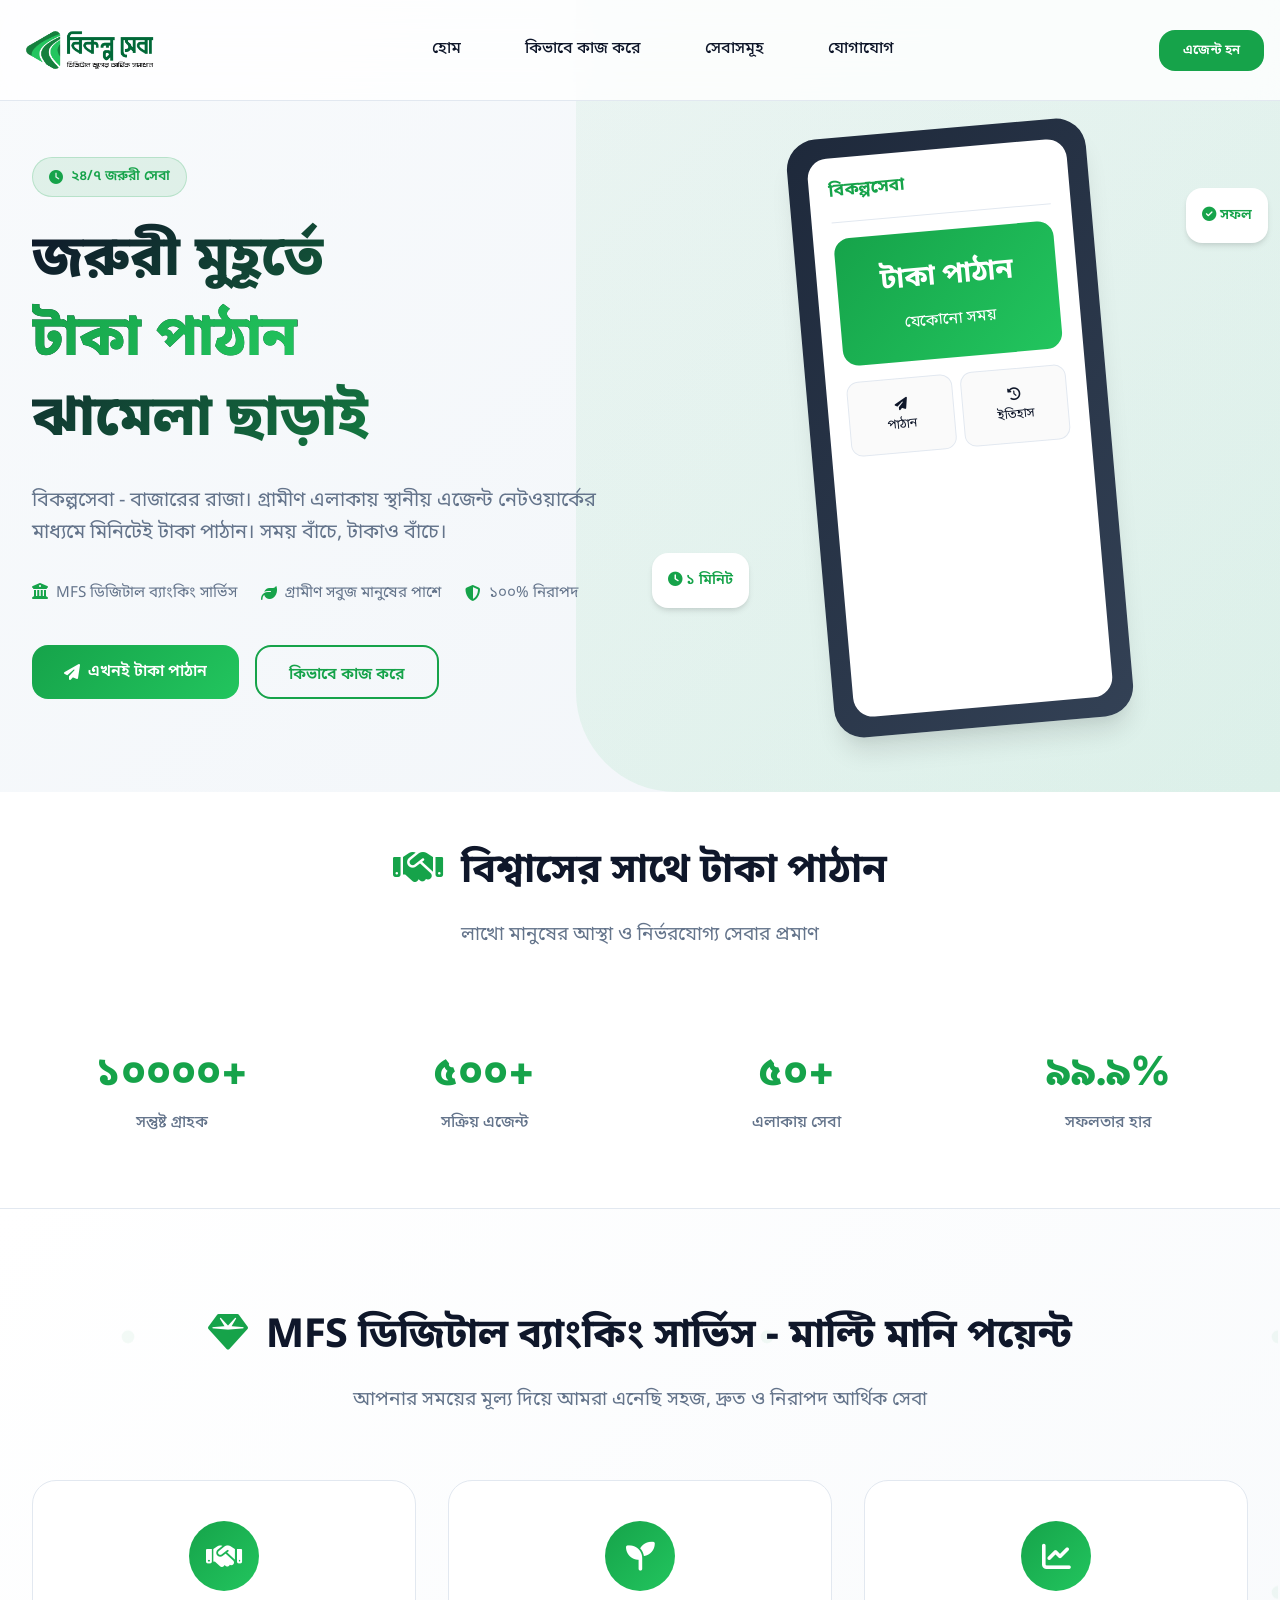
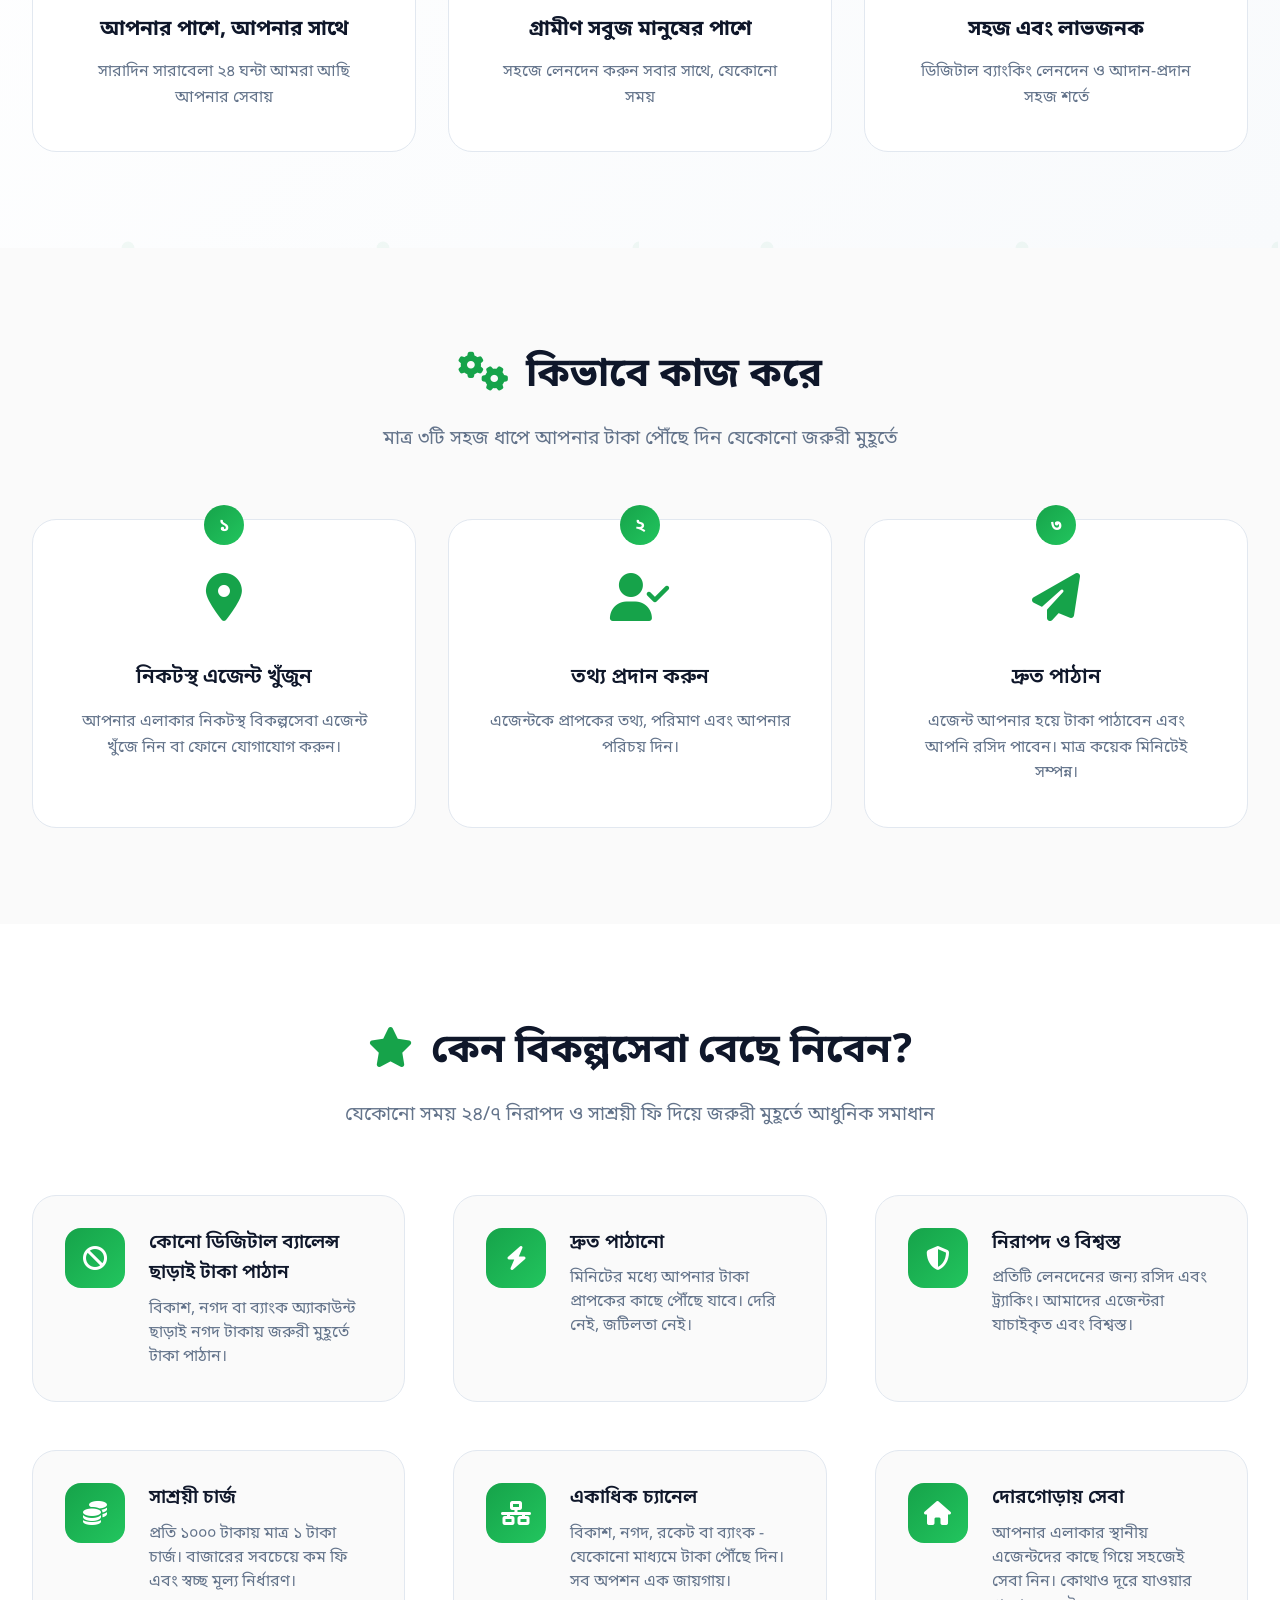
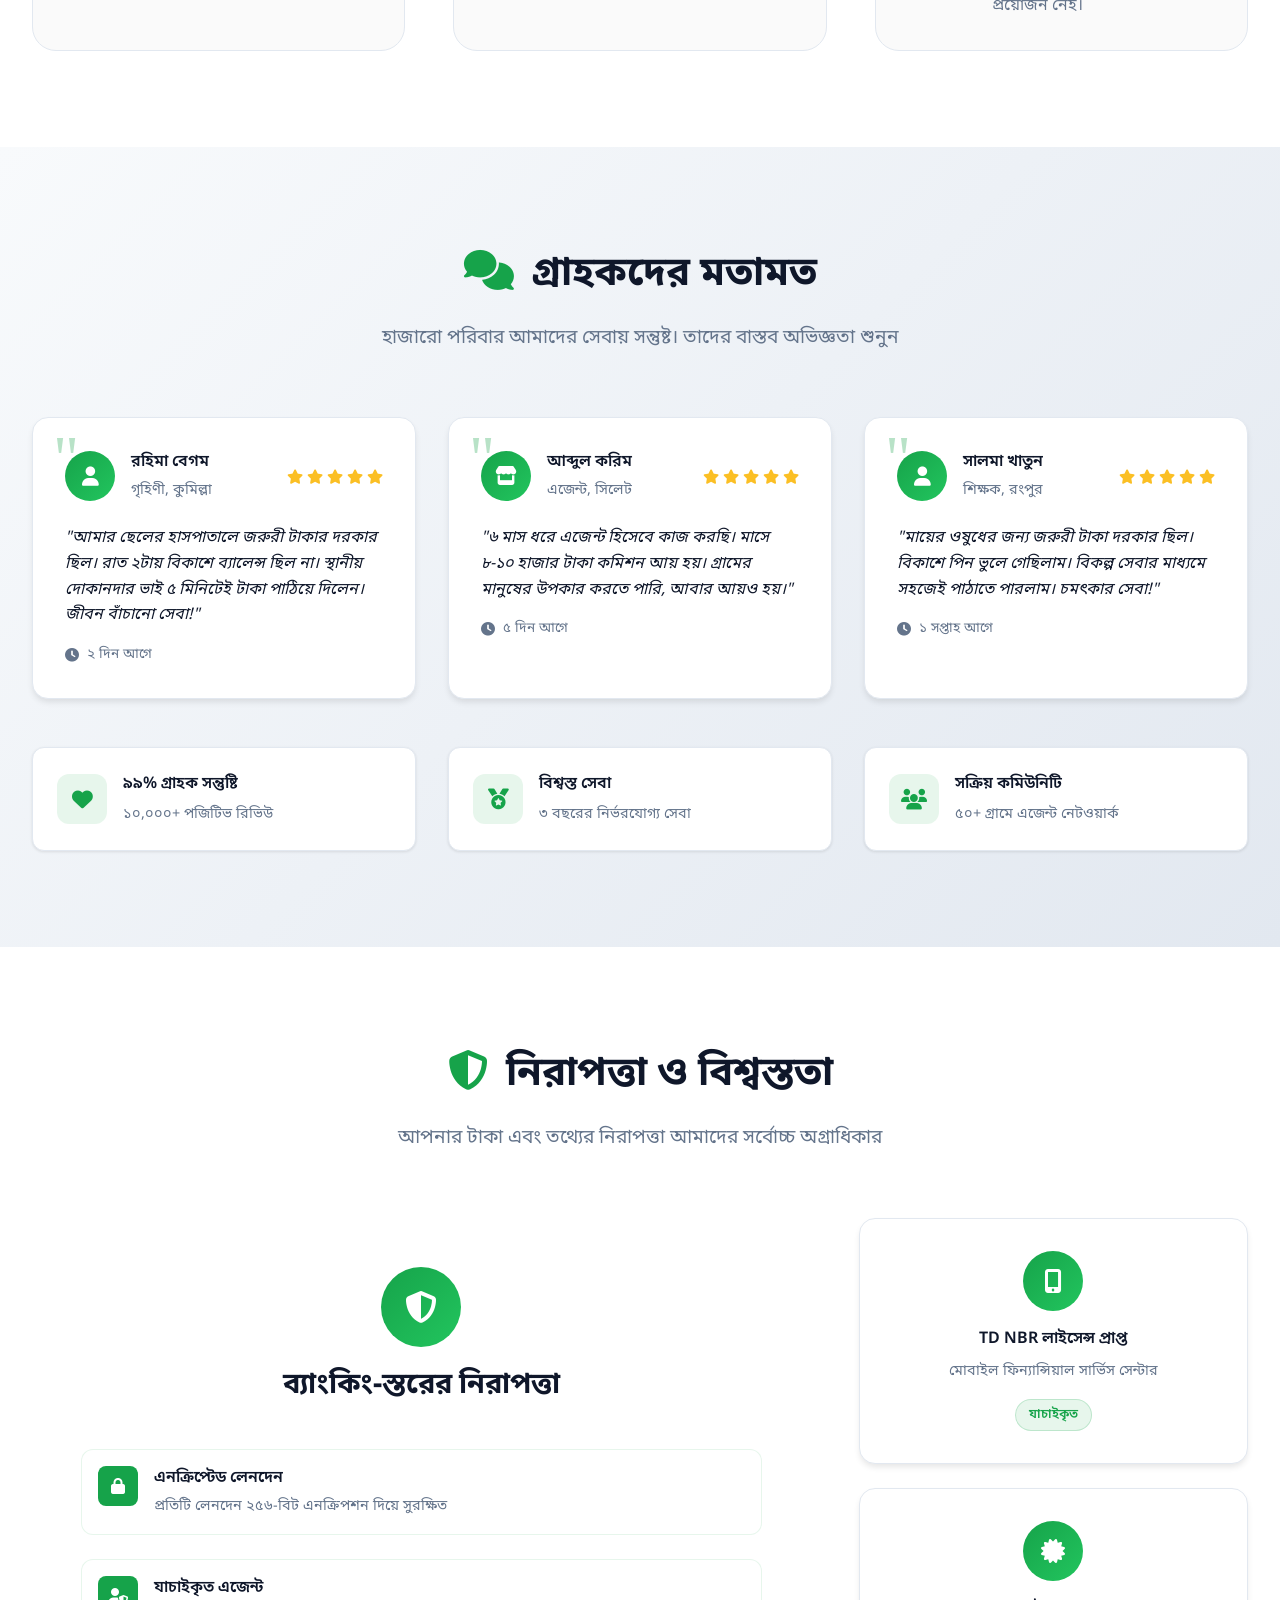
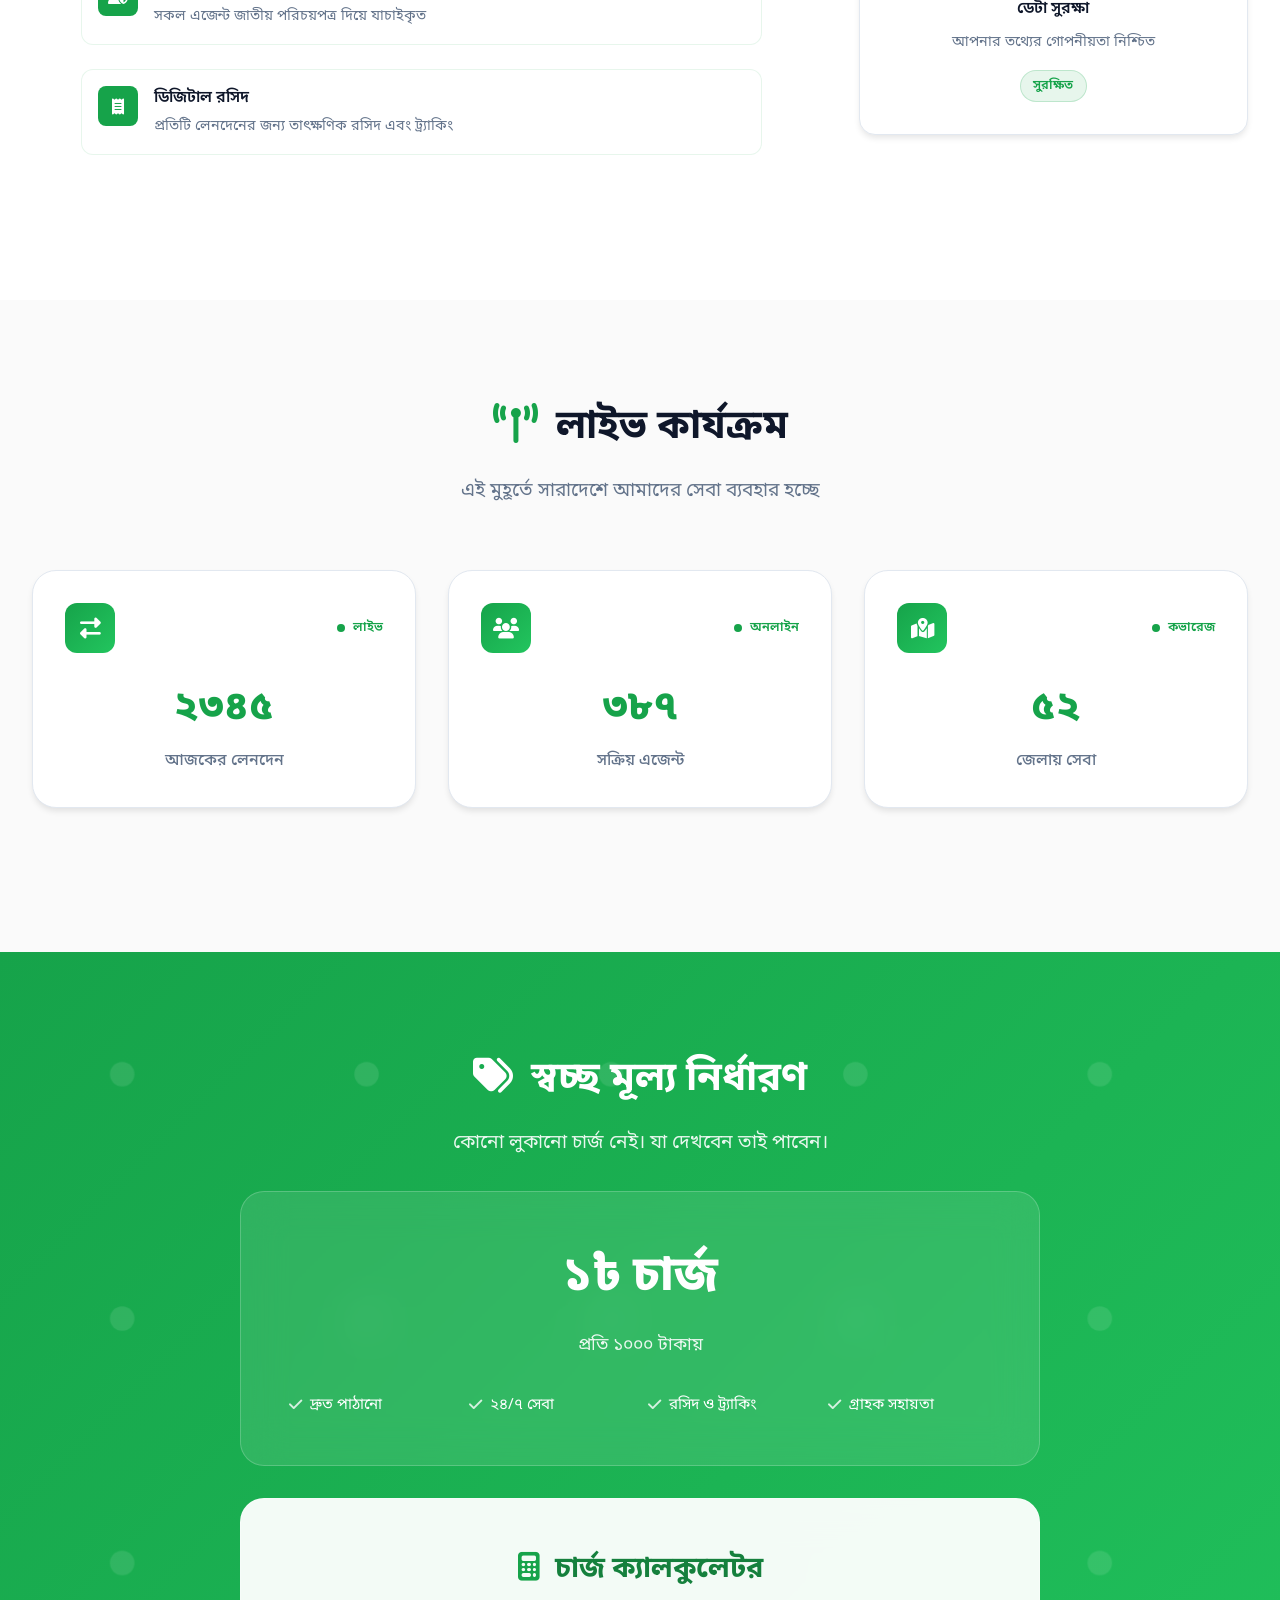
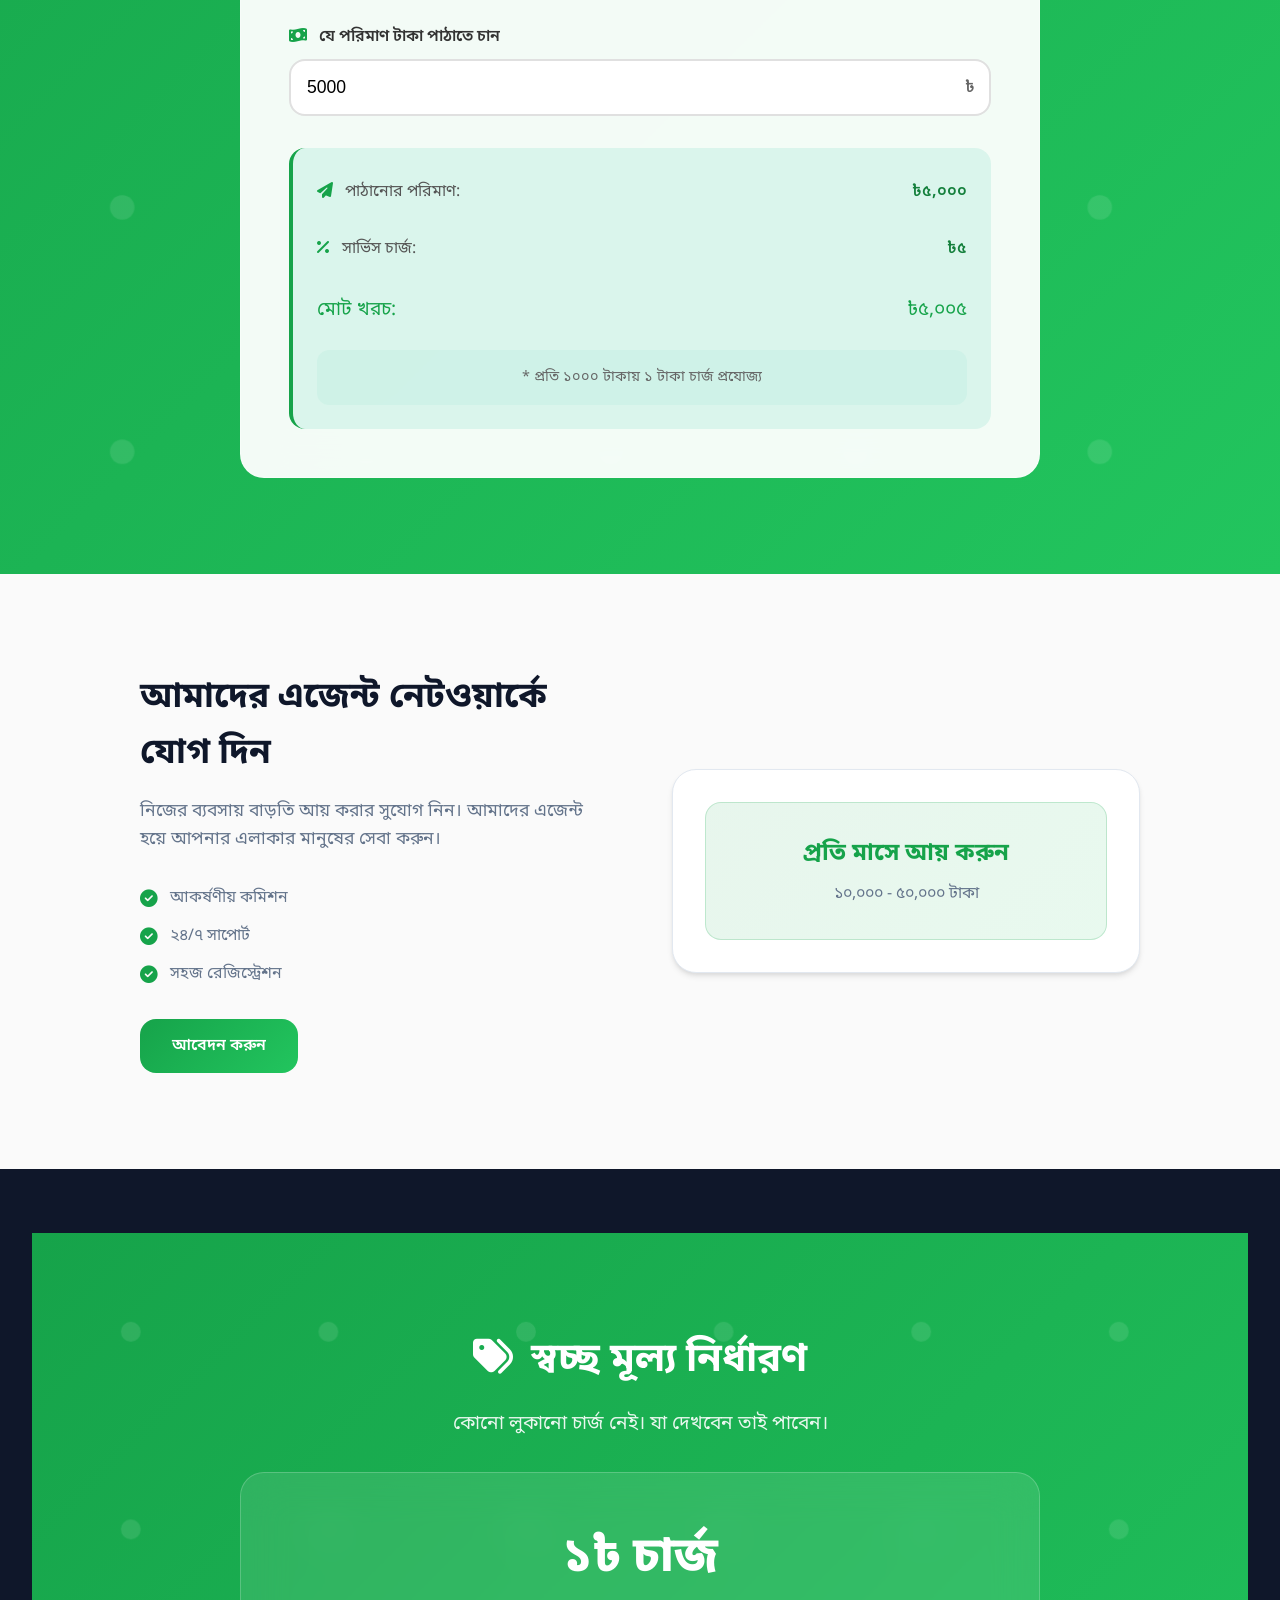
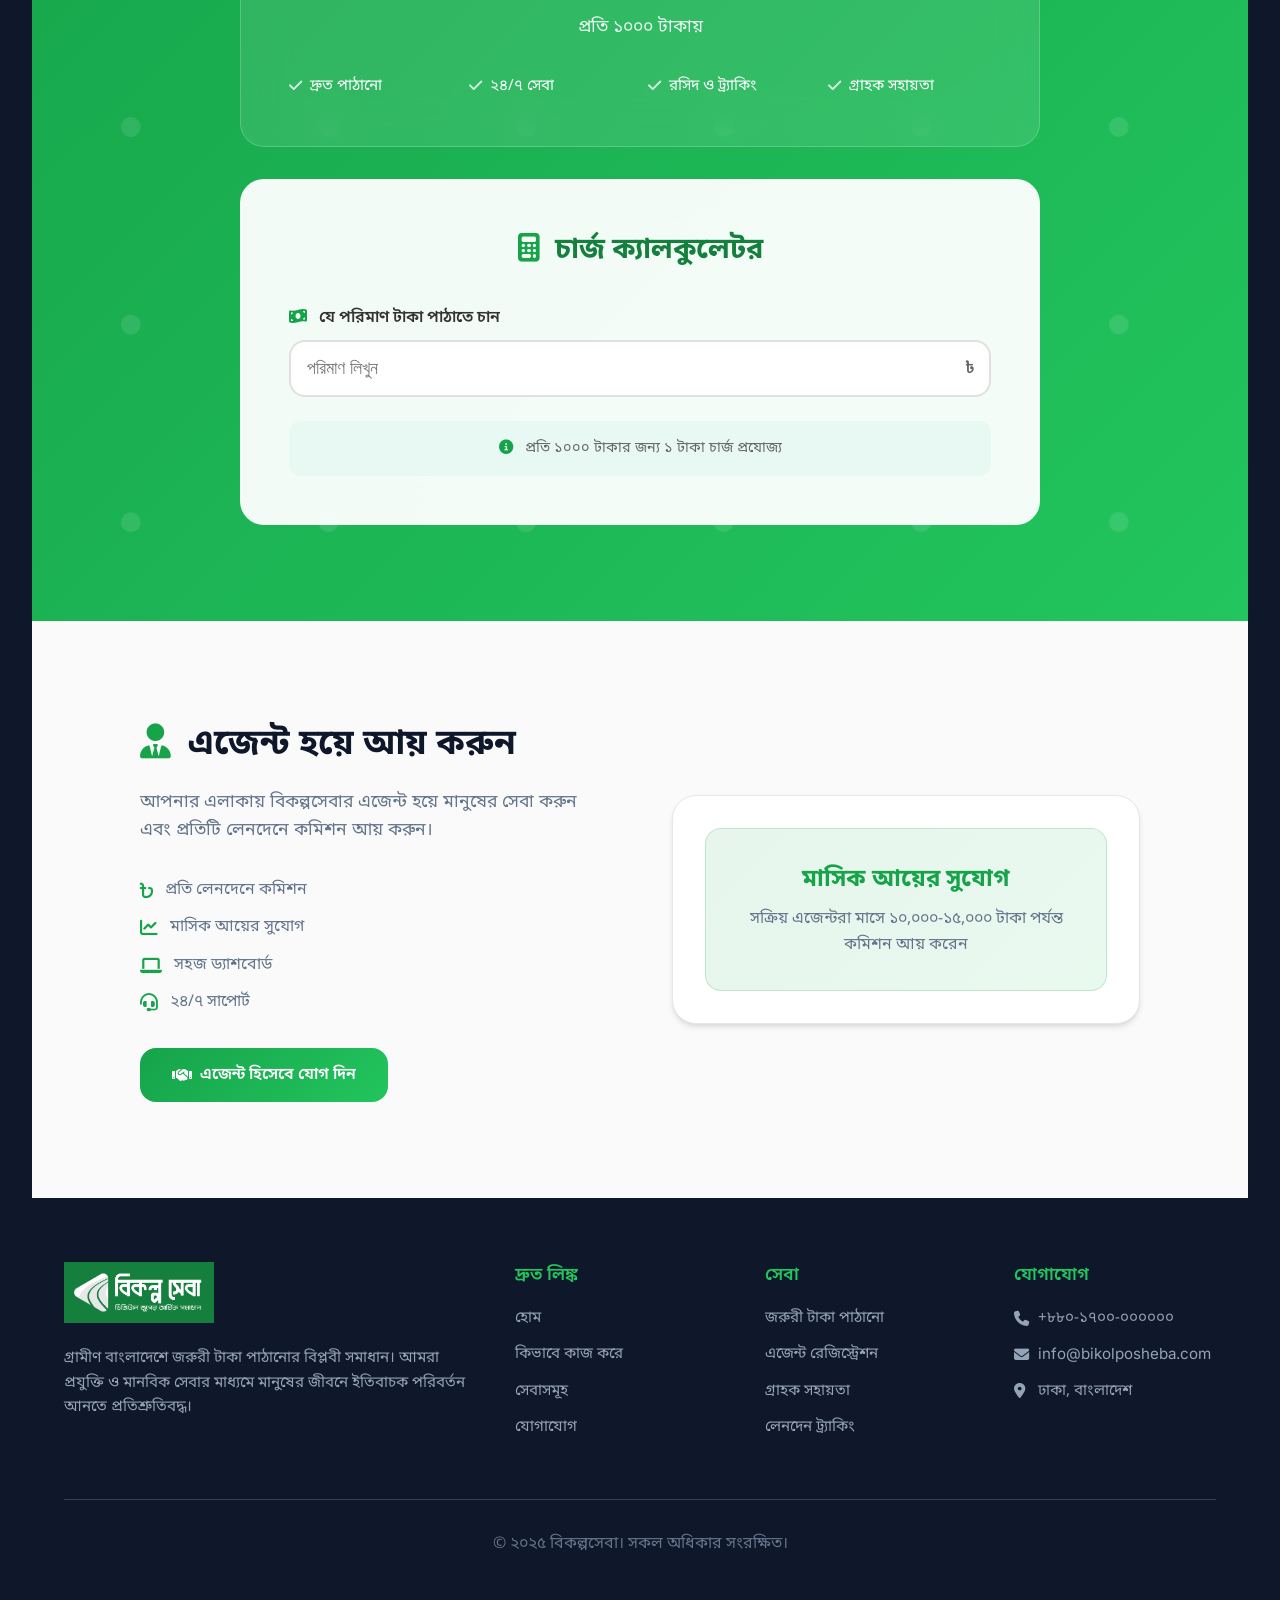
==== commit dd969e36: "updated" ====
--- a/index.html
+++ b/index.html
@@ -11,7 +11,14 @@
     <meta name="keywords" content="বিকল্পসেবা, bikolposeba, bikolpo seba, বিকল্প সেবা, টাকা পাঠানো, জরুরী সেবা, এজেন্ট নেটওয়ার্ক, money transfer Bangladesh, emergency money transfer, cash send Bangladesh, bkash alternative, nagad alternative, rocket alternative, গ্রামীণ ব্যাংকিং, digital banking Bangladesh, মোবাইল ব্যাংকিং">
     <meta name="author" content="Bikolpo Seba">
     <meta name="robots" content="index, follow, max-image-preview:large, max-snippet:-1, max-video-preview:-1">
-    <link rel="canonical" href="https://www.bikolposheba.com/">
+    <meta name="robots" content="index, follow, max-image-preview:large, max-snippet:-1, max-video-preview:-1">
+    <link rel="canonical" href="https://www.bikolposeba.com/">
+    
+    <!-- Performance & Preloading -->
+    <link rel="preconnect" href="https://fonts.googleapis.com">
+    <link rel="preconnect" href="https://fonts.gstatic.com" crossorigin>
+    <link rel="dns-prefetch" href="https://cdnjs.cloudflare.com">
+    <script src="script.js" defer></script>
     
     <!-- Language & Region -->
     <meta name="language" content="Bengali">
@@ -58,6 +65,7 @@
     
     <!-- Structured Data (JSON-LD) -->
     <script type="application/ld+json">
+    [
     {
       "@context": "https://schema.org",
       "@type": "FinancialService",
@@ -103,7 +111,36 @@
         "ratingValue": "4.9",
         "reviewCount": "10000"
       }
+    },
+    {
+      "@context": "https://schema.org",
+      "@type": "HowTo",
+      "name": "How to send emergency money with BikolpoSeba",
+      "step": [
+        {
+          "@type": "HowToStep",
+          "name": "Find an Agent",
+          "text": "Find your nearest BikolpoSeba agent or contact by phone.",
+          "position": 1,
+          "image": "https://www.bikolposeba.com/bikolposheba-logo.png"
+        },
+        {
+          "@type": "HowToStep",
+          "name": "Provide Information",
+          "text": "Give the agent the receiver's information, amount, and your details.",
+          "position": 2,
+          "image": "https://www.bikolposeba.com/bikolposheba-logo.png"
+        },
+        {
+          "@type": "HowToStep",
+          "name": "Send Quickly",
+          "text": "Agent sends the money instantly and provides you with a receipt.",
+          "position": 3,
+          "image": "https://www.bikolposeba.com/bikolposheba-logo.png"
+        }
+      ]
     }
+    ]
     </script>
     
     <!-- Stylesheets -->
@@ -127,7 +164,7 @@
         <nav class="nav">
             <a href="#" style="margin: 0; padding: 0; display: inline-block;">
                <img class="site-logo" src="/bikolposheba-logo.png" 
-                alt="বিকল্পসেবা BikolpoSheba লোগো - জরুরী টাকা পাঠানো সেবা" 
+                alt="বিকল্পসেবা BikolpoSeba লোগো - জরুরী টাকা পাঠানো সেবা" 
                 width="150" style="display: block;" />
             </a>
 
@@ -141,6 +178,9 @@
         </nav>
     </header>
 
+    </header>
+
+    <main>
     <!-- Hero Section -->
     <section class="hero" id="home">
         <div class="hero-container">
@@ -162,7 +202,7 @@
                 <div class="hero-features bengali">
                     <div class="hero-feature">
                         <i style="height: 20px;" class="fas fa-university"></i>
-                        ডিজিটাল ব্যাংক সার্ভিস
+                        MFS ডিজিটাল ব্যাংকিং সার্ভিস
                     </div>
 
                     <div class="hero-feature">
@@ -272,7 +312,7 @@
             <div class="section-header animate-on-scroll">
                 <h2 class="section-title bengali">
                     <i class="fas fa-gem" style="color: var(--primary-green); margin-right: 0.5rem"></i>
-                    ডিজিটাল ব্যাংক সার্ভিস - মাল্টি মানি পয়েন্ট
+                    MFS ডিজিটাল ব্যাংকিং সার্ভিস - মাল্টি মানি পয়েন্ট
                 </h2>
                 <p class="section-subtitle bengali">
                     আপনার সময়ের মূল্য দিয়ে আমরা এনেছি সহজ, দ্রুত ও নিরাপদ আর্থিক সেবা
@@ -309,7 +349,7 @@
                         <i class="fas fa-chart-line"></i>
                     </div>
                     <h3 class="bengali">সহজ এবং লাভজনক</h3>
-                    <p class="bengali">ডিজিটাল ব্যাংক লেনদেন ও আদান-প্রদান সহজ শর্তে</p>
+                    <p class="bengali">ডিজিটাল ব্যাংকিং লেনদেন ও আদান-প্রদান সহজ শর্তে</p>
                 </div>
             </div>
         </div>
@@ -607,7 +647,7 @@
                             <div class="security-icon-large">
                                 <i class="fas fa-shield-alt"></i>
                             </div>
-                            <h3 class="bengali">ব্যাংক-স্তরের নিরাপত্তা</h3>
+                            <h3 class="bengali">ব্যাংকিং-স্তরের নিরাপত্তা</h3>
                         </div>
 
                         <div class="security-features">
@@ -651,8 +691,8 @@
                         <div class="compliance-icon">
                             <i class="fas fa-mobile-alt"></i>
                         </div>
-                        <h4 class="bengali">MFS লাইসেন্স</h4>
-                        <p class="bengali">মোবাইল ফিন্যান্সিয়াল সার্ভিস লাইসেন্সপ্রাপ্ত</p>
+                        <h4 class="bengali">TD NBR লাইসেন্স প্রাপ্ত</h4>
+                        <p class="bengali">মোবাইল ফিন্যান্সিয়াল সার্ভিস সেন্টার</p>
                         <div class="compliance-badge bengali">যাচাইকৃত</div>
                     </div>
 
@@ -660,9 +700,9 @@
                         <div class="compliance-icon">
                             <i class="fas fa-certificate"></i>
                         </div>
-                        <h4 class="bengali">ISO ২৭০০১</h4>
-                        <p class="bengali">আন্তর্জাতিক তথ্য নিরাপত্তা মান</p>
-                        <div class="compliance-badge bengali">সার্টিফাইড</div>
+                        <h4 class="bengali">ডেটা সুরক্ষা</h4>
+                        <p class="bengali">আপনার তথ্যের গোপনীয়তা নিশ্চিত</p>
+                        <div class="compliance-badge bengali">সুরক্ষিত</div>
                     </div>
                 </div>
             </div>
@@ -735,6 +775,121 @@
     </section>
 
     <!-- Pricing Section -->
+    <section class="pricing-section">
+        <div class="pricing-container">
+            <div class="animate-slide-up">
+                <h2 class="section-title bengali" style="color: white">
+                    <i class="fas fa-tags" style="color: white; margin-right: 0.5rem"></i>
+                    স্বচ্ছ মূল্য নির্ধারণ
+                </h2>
+                <p class="section-subtitle bengali" style="color: rgba(255, 255, 255, 0.9)">
+                    কোনো লুকানো চার্জ নেই। যা দেখবেন তাই পাবেন।
+                </p>
+
+                <div class="pricing-grid">
+                    <!-- Original Pricing Card -->
+                    <div class="pricing-card">
+                        <div class="pricing-highlight bengali">১৳ চার্জ</div>
+                        <div class="pricing-subtext bengali">প্রতি ১০০০ টাকায়</div>
+
+                        <div class="pricing-features bengali">
+                            <div class="pricing-feature">
+                                <i class="fas fa-check"></i>
+                                দ্রুত পাঠানো
+                            </div>
+                            <div class="pricing-feature">
+                                <i class="fas fa-check"></i>
+                                ২৪/৭ সেবা
+                            </div>
+                            <div class="pricing-feature">
+                                <i class="fas fa-check"></i>
+                                রসিদ ও ট্র্যাকিং
+                            </div>
+                            <div class="pricing-feature">
+                                <i class="fas fa-check"></i>
+                                গ্রাহক সহায়তা
+                            </div>
+                        </div>
+                    </div>
+
+                    <!-- Calculator Card with Enhanced Icons -->
+                    <div class="pricing-card calculator-card">
+                        <h3 class="calculator-title bengali">
+                            <i class="fas fa-calculator" style="margin-right: 0.5rem; color: var(--primary-green);"></i>
+                            চার্জ ক্যালকুলেটর
+                        </h3>
+
+                        <div class="input-group">
+                            <label for="sendAmount" class="input-label bengali">
+                                <i class="fas fa-money-bill-wave"
+                                    style="margin-right: 0.5rem; color: var(--primary-green);"></i>
+                                যে পরিমাণ টাকা পাঠাতে চান
+                            </label>
+                            <div class="currency-symbol">
+                                <input type="number" id="sendAmount" class="input-field" placeholder="পরিমাণ লিখুন"
+                                    min="0" step="0.01">
+                            </div>
+                        </div>
+
+                        <div class="result-section" id="resultSection" style="display: none;">
+                            <div class="result-row">
+                                <span class="result-label bengali">
+                                    <i class="fas fa-paper-plane"
+                                        style="color: var(--primary-green); margin-right: 0.5rem;"></i>
+                                    পাঠানোর পরিমাণ:
+                                </span>
+                                <span class="result-value bengali" id="sendAmountDisplay">0৳</span>
+                            </div>
+                            <div class="result-row">
+                                <span class="result-label bengali">
+                                    <i class="fas fa-percentage"
+                                        style="color: var(--primary-green); margin-right: 0.5rem;"></i>
+                                    সার্ভিস চার্জ:
+                                </span>
+                                <span class="result-value bengali" id="serviceCharge">0৳</span>
+                            </div>
+                            <div class="result-row">
+                                <span class="total-value bengali">মোট খরচ:</span>
+                                <span class="total-value bengali" id="totalCost">0৳</span>
+                            </div>
+                            <div class="calculation-note bengali">
+                                * প্রতি ১০০০ টাকায় ১ টাকা চার্জ প্রযোজ্য
+                            </div>
+                        </div>
+                    </div>
+                </div>
+            </div>
+        </div>
+    </section>
+
+    <!-- Agent CTA -->
+    <section class="agent-cta">
+        <div class="cta-container">
+            <div class="cta-content animate-on-scroll">
+                <h2 class="bengali">আমাদের এজেন্ট নেটওয়ার্কে যোগ দিন</h2>
+                <p class="bengali">
+                    নিজের ব্যবসায় বাড়তি আয় করার সুযোগ নিন। আমাদের এজেন্ট হয়ে আপনার
+                    এলাকার মানুষের সেবা করুন।
+                </p>
+                <ul class="cta-benefits bengali">
+                    <li><i class="fas fa-check-circle"></i> আকর্ষণীয় কমিশন</li>
+                    <li><i class="fas fa-check-circle"></i> ২৪/৭ সাপোর্ট</li>
+                    <li><i class="fas fa-check-circle"></i> সহজ রেজিস্ট্রেশন</li>
+                </ul>
+                <button class="btn-primary bengali">আবেদন করুন</button>
+            </div>
+            <div class="cta-visual animate-on-scroll">
+                <div class="commission-highlight">
+                    <h3 class="bengali">প্রতি মাসে আয় করুন</h3>
+                    <p class="bengali">১০,০০০ - ৫০,০০০ টাকা</p>
+                </div>
+            </div>
+        </div>
+    </section>
+    </main>
+
+    <!-- Footer -->
+    <footer class="footer" id="contact">
     <section class="pricing-section">
         <div class="pricing-container">
             <div class="animate-slide-up">
--- a/style.css
+++ b/style.css
@@ -1498,210 +1498,178 @@
 
 /* Mobile responsive for services */
 @media (max-width: 768px) {
-    .services-overview {
-        padding: 4rem 1rem;
-    }
-
-    .services-grid {
+    /* Header & Nav */
+    .header {
+        height: auto;
+        padding: 0.5rem 0;
+    }
+
+    .nav {
+        padding: 0.5rem 1rem;
+        flex-wrap: wrap;
+    }
+
+    .site-logo {
+        padding-left: 0;
+        width: 120px;
+    }
+
+    /* Hide desktop nav links */
+    .nav-links {
+        display: none;
+    }
+
+    .header-cta {
+        padding: 0.5rem 1rem;
+        font-size: 0.9rem;
+    }
+
+    /* Hero Section */
+    .hero {
+        padding: 6rem 1rem 3rem;
+    }
+
+    .hero-container {
+        grid-template-columns: 1fr;
+        gap: 3rem;
+        text-align: center;
+    }
+
+    .hero-content {
+        order: 1; /* Ensure text comes first */
+        margin: 0 auto;
+    }
+
+    .hero-visual {
+        order: 2;
+        margin: 0 auto;
+        transform: scale(0.9); /* Slightly smaller on mobile */
+    }
+
+    .hero-title {
+        font-size: 2.2rem;
+        line-height: 1.25;
+        margin-bottom: 1rem;
+    }
+
+    .hero-subtitle {
+        font-size: 1rem;
+        margin-bottom: 1.5rem;
+    }
+
+    .hero-features {
+        justify-content: center;
+        gap: 1rem;
+        margin-bottom: 2rem;
+    }
+
+    .hero-actions {
+        justify-content: center;
+        flex-direction: column;
+        width: 100%;
+        gap: 1rem;
+    }
+
+    .btn-primary, .btn-secondary {
+        width: 100%;
+        justify-content: center;
+    }
+
+    /* Grids & Layouts - Unified Single Column */
+    .trust-stats,
+    .steps-grid,
+    .features-grid,
+    .services-grid,
+    .testimonials-grid,
+    .security-grid,
+    .live-activity-grid,
+    .pricing-features,
+    .pricing-grid,
+    .footer-grid,
+    .cta-container,
+    .compliance-cards {
         grid-template-columns: 1fr;
         gap: 1.5rem;
-    }
-
-    .service-highlight {
-        padding: 2rem;
-    }
-
-    .service-highlight h3 {
-        font-size: 1.1rem;
-    }
-}
-
-/* Mobile Optimizations */
-@media (max-width: 768px) {
-
-    .site-logo {
-        padding-left: 10px;
-    }
-    
-    .nav {
-        padding: 1rem  1.2rem 1rem 0rem;
-    }
-
-    .header{
-        height: 85px;
-    }
-
-    .nav-links {
-        display: none;
-    }
-
-    .hero-container {
-        grid-template-columns: 1fr;
-        gap: 2rem;
         text-align: center;
     }
 
-    .hero-title {
-        font-size: 2.5rem;
-        line-height: 1.3;
-    }
-
-    .hero-features {
-        justify-content: center;
-    }
-
-    .hero-actions {
-        justify-content: center;
-        flex-wrap: wrap;
-    }
-
-    .phone-mockup {
-        width: 250px;
-        height: 500px;
-        transform: none;
-    }
-
-    .steps-grid {
-        grid-template-columns: 1fr;
-    }
-
-    .features-grid {
-        grid-template-columns: 1fr;
-    }
-
-    .cta-container {
-        grid-template-columns: 1fr;
-        text-align: center;
-    }
-
-    .footer-grid {
-        grid-template-columns: 1fr;
-        gap: 2rem;
-    }
-
-    .pricing-features {
-        display: grid;
-        grid-template-columns: repeat(auto-fit, minmax(200px, 1fr));
-        gap: 1rem;
-        margin-top: 2rem;
-    }
-
-    .pricing-feature {
-        display: flex;
-        align-items: center;
-        gap: 0.5rem;
-        font-size: 0.95rem;
-    }
-
-    .pricing-feature i {
-        color: rgba(255, 255, 255, 0.8);
-    }
-
+    /* General Section Padding */
+    .trust-section,
+    .services-overview,
+    .how-it-works,
+    .features-showcase,
+    .testimonials-section,
+    .security-section,
+    .live-activity-section,
+    .pricing-section,
+    .agent-cta,
+    .footer {
+        padding: 3rem 1rem;
+    }
+
+    /* Typography Adjustments */
     .section-title {
         font-size: 1.8rem;
     }
 
-    .cta-content h2 {
-        font-size: 1.8rem;
-    }
-
-    .testimonials-section,
-    .security-section,
-    .live-activity-section {
-        padding: 4rem 1rem;
-    }
-
-    .section-title {
-        font-size: 2rem;
-    }
-
     .section-subtitle {
         font-size: 1rem;
-    }
-
-    .testimonials-grid {
-        grid-template-columns: 1fr;
-        gap: 1.5rem;
-    }
-
-    .testimonial-card {
+        margin-bottom: 2rem;
+    }
+
+    /* Card Adjustments */
+    .feature-showcase,
+    .service-highlight,
+    .step-card,
+    .testimonial-card,
+    .security-card,
+    .activity-card,
+    .pricing-card,
+    .calculator-card,
+    .compliance-card {
         padding: 1.5rem;
     }
 
+    /* Specific Elements */
+    .feature-showcase {
+        flex-direction: column;
+        align-items: center;
+        text-align: center;
+    }
+    
     .testimonial-header {
-        flex-wrap: wrap;
-        gap: 0.75rem;
+        flex-direction: column;
+        text-align: center;
+        gap: 0.5rem;
     }
 
     .testimonial-rating {
-        margin-left: 0;
-        margin-top: 0.5rem;
+        margin: 0.5rem 0;
+    }
+
+    .security-feature {
+        flex-direction: column; 
+        text-align: center;
+        align-items: center;
+    }
+
+    .security-header h3 {
+        font-size: 1.5rem;
     }
 
     .trust-indicators {
         grid-template-columns: 1fr;
         gap: 1rem;
-    }
-
-    .trust-indicator {
-        padding: 1rem;
-    }
-
-    .security-grid {
-        grid-template-columns: 1fr;
-        gap: 2rem;
-    }
-
-    .security-card {
-        padding: 2rem;
-    }
-
-    .security-header h3 {
-        font-size: 1.5rem;
-    }
-
-    .compliance-cards {
-        flex-direction: column;
-        gap: 1rem;
-    }
-
-    .compliance-card {
-        padding: 1.5rem;
-    }
-
-    .live-activity-grid {
-        grid-template-columns: 1fr;
-        gap: 1rem;
-    }
-
-    .activity-card {
-        padding: 1.5rem;
-    }
-
-    .activity-number {
-        font-size: 2rem;
-    }
-
-    .recent-transactions {
-        padding: 1.5rem;
     }
 
     .transaction-item {
         flex-direction: column;
         align-items: flex-start;
         gap: 0.5rem;
-        padding: 1rem;
-    }
-
-    .transaction-info {
-        display: flex;
-        flex-direction: column;
-        gap: 0.25rem;
     }
 
     .transaction-status {
-        align-self: flex-end;
-        font-size: 0.85rem;
+        align-self: flex-start;
     }
 }
 
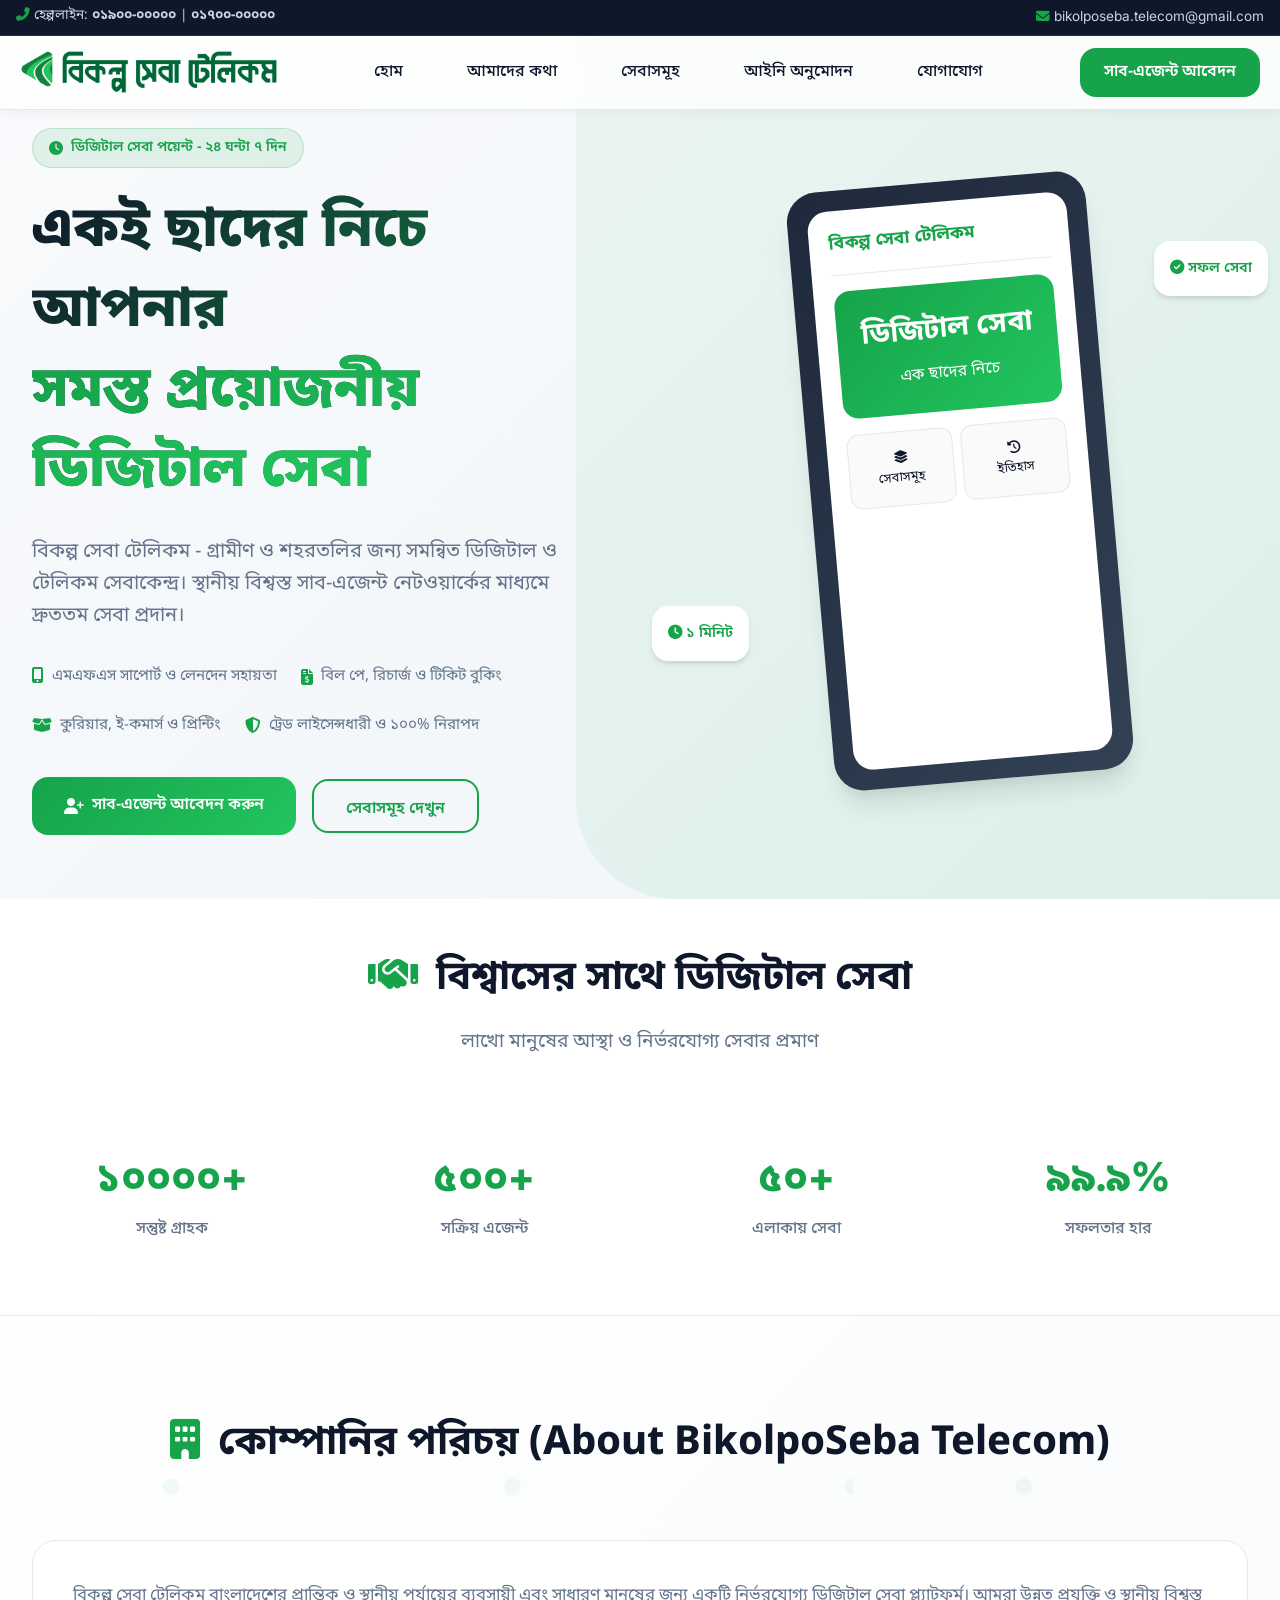
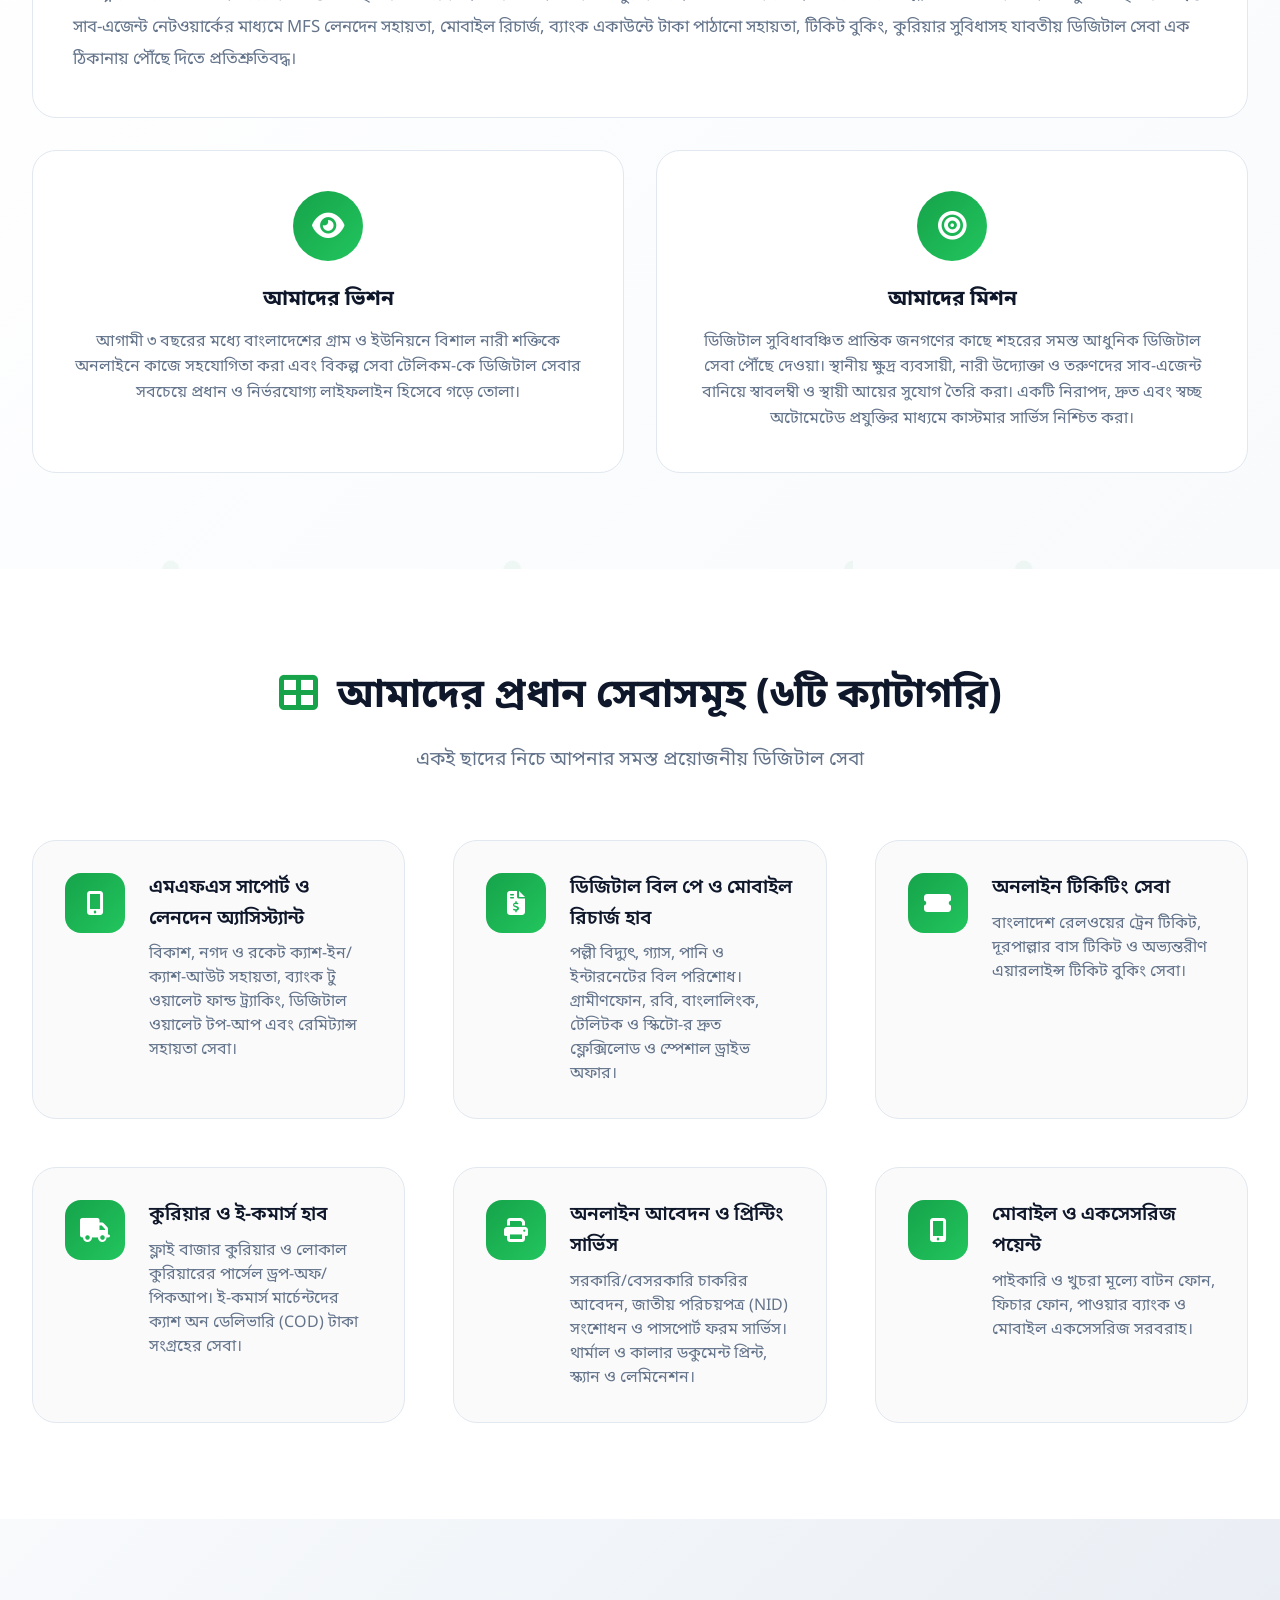
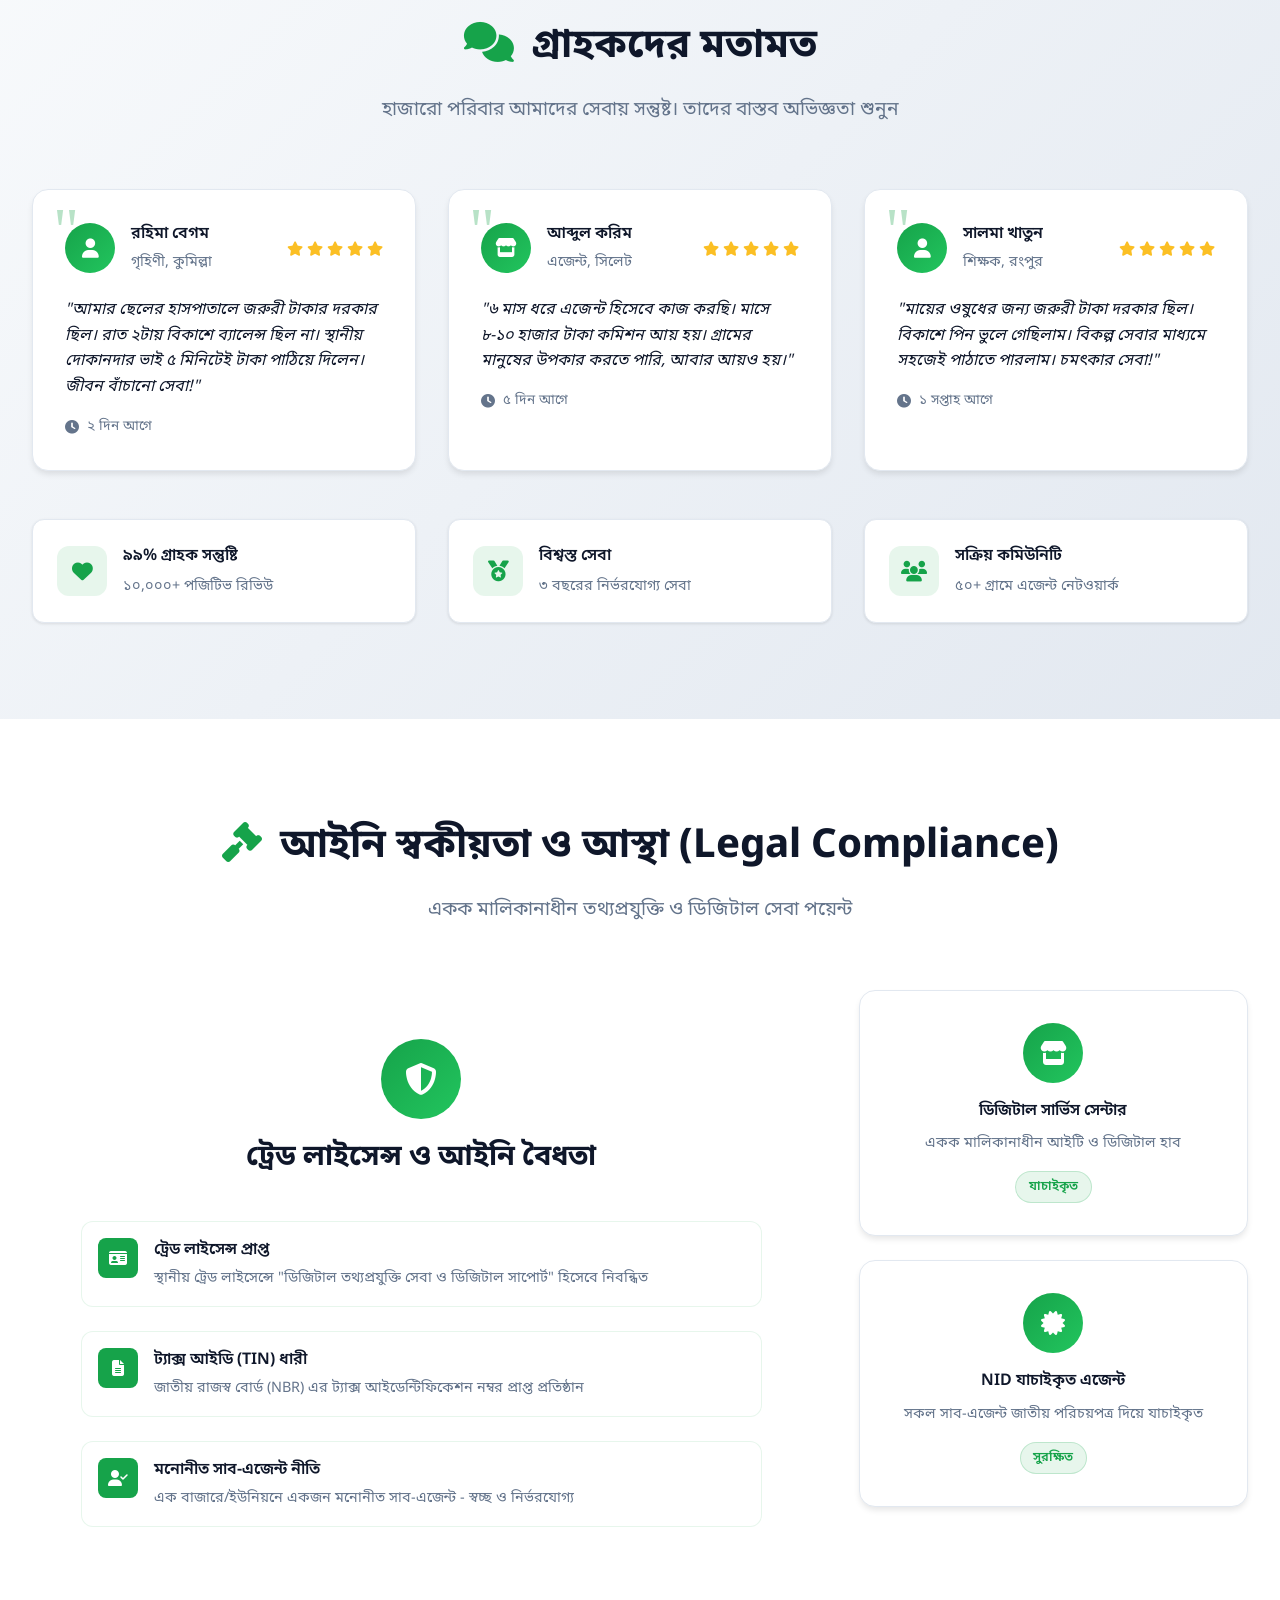
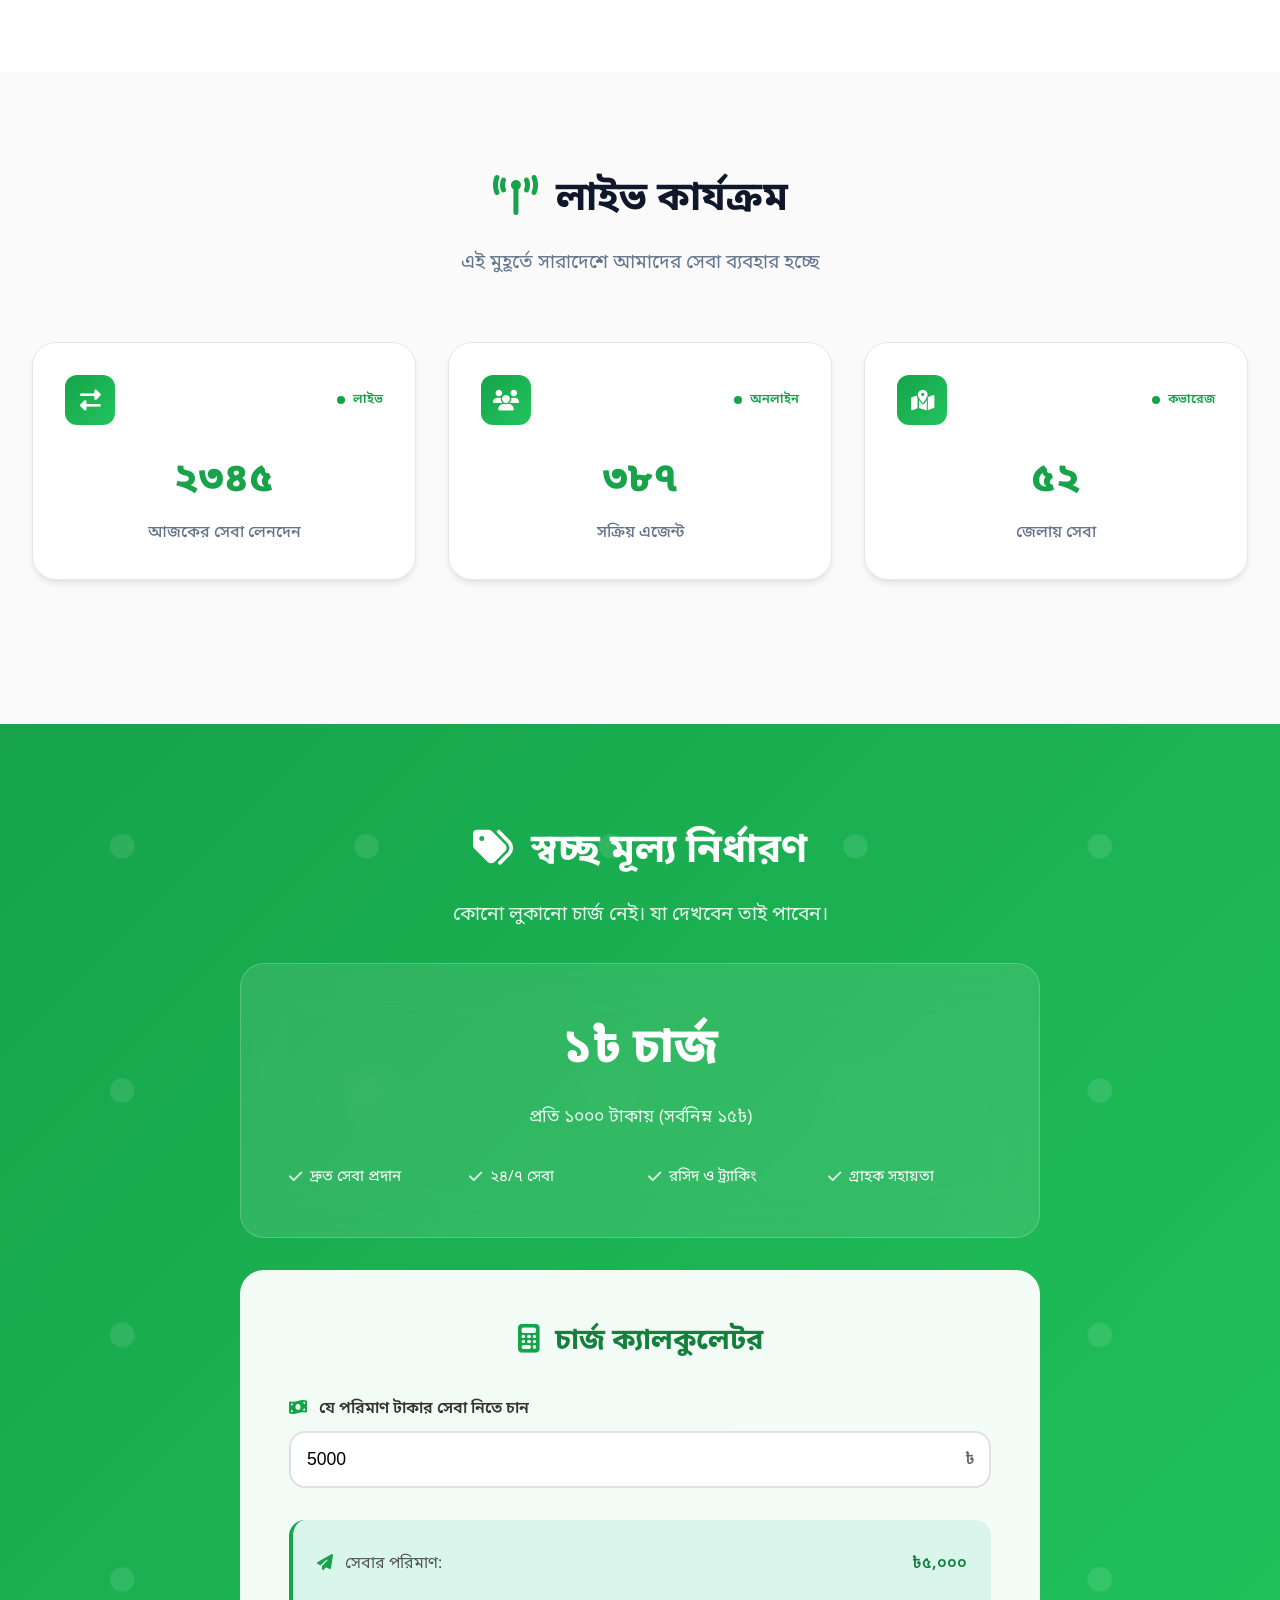
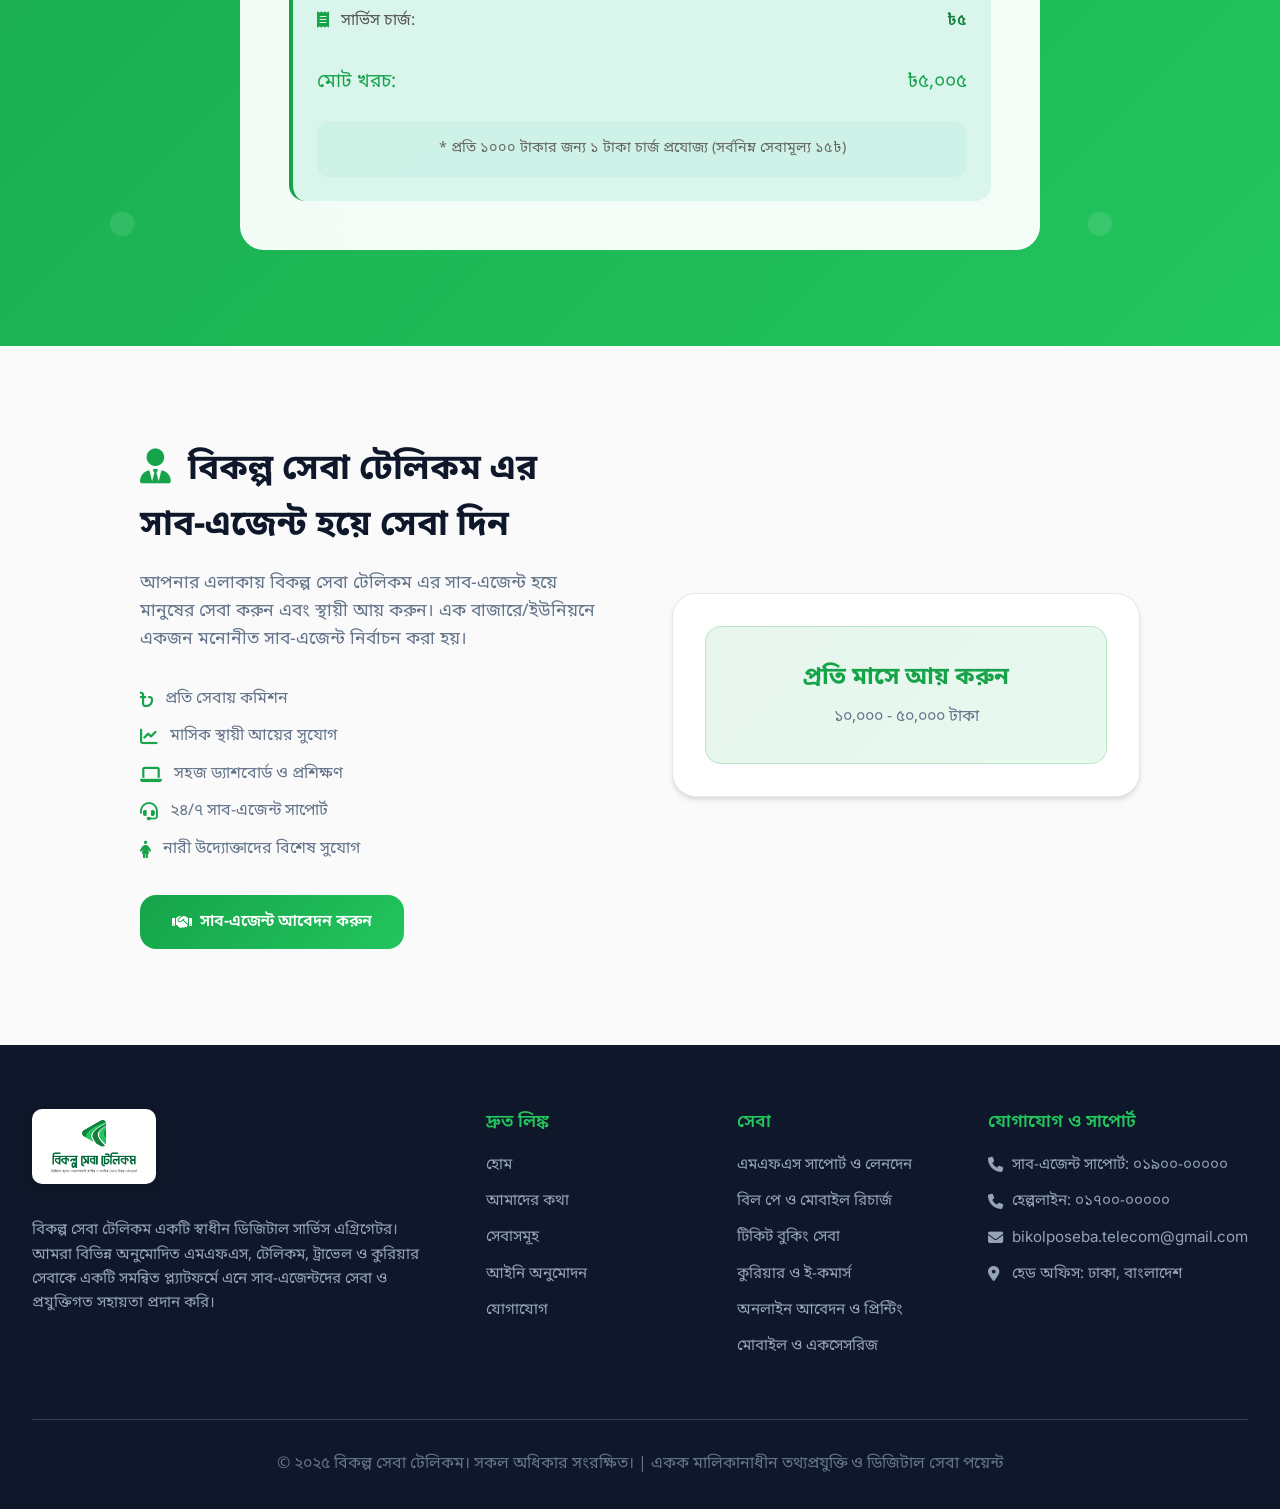
==== commit f55a1d8d: "update" ====
--- a/index.html
+++ b/index.html
@@ -5,12 +5,11 @@
     <meta name="viewport" content="width=device-width, initial-scale=1.0" />
     
     <!-- Primary Meta Tags -->
-    <title>BikolpoSeba - বিকল্পসেবা | জরুরী টাকা পাঠানো সেবা বাংলাদেশ | Emergency Money Transfer Bangladesh</title>
-    <meta name="title" content="BikolpoSeba - বিকল্পসেবা | জরুরী টাকা পাঠানো সেবা বাংলাদেশ">
-    <meta name="description" content="বিকল্পসেবা (BikolpoSeba) - বাংলাদেশে গ্রামীণ এলাকায় জরুরী টাকা পাঠানোর দ্রুত, নিরাপদ ও সাশ্রয়ী সমাধান। ২৪/৭ সেবা, মাত্র ১ টাকা চার্জে ১০০০ টাকা পাঠান। Emergency money transfer service in Bangladesh - fast, secure & affordable.">
-    <meta name="keywords" content="বিকল্পসেবা, bikolposeba, bikolpo seba, বিকল্প সেবা, টাকা পাঠানো, জরুরী সেবা, এজেন্ট নেটওয়ার্ক, money transfer Bangladesh, emergency money transfer, cash send Bangladesh, bkash alternative, nagad alternative, rocket alternative, গ্রামীণ ব্যাংকিং, digital banking Bangladesh, মোবাইল ব্যাংকিং">
-    <meta name="author" content="Bikolpo Seba">
-    <meta name="robots" content="index, follow, max-image-preview:large, max-snippet:-1, max-video-preview:-1">
+    <title>BikolpoSeba Telecom Service Point - বিকল্প সেবা টেলিকম | জরুরি ডিজিটাল সেবা পয়েন্ট | MFS, ব্যাংকে টাকা পাঠানো, এয়ার ও বাস টিকিট, বিল পেমেন্ট, কুরিয়ার ও পার্সেল সেবা বাংলাদেশ</title>
+    <meta name="title" content="BikolpoSeba Telecom Service Point - বিকল্প সেবা টেলিকম | জরুরি ডিজিটাল সেবা পয়েন্ট">
+    <meta name="description" content="বিকল্প সেবা টেলিকম (BikolpoSeba Telecom) - গ্রামীণ বাংলাদেশে এক ছাদের নিচে জরুরি ডিজিটাল সেবা পয়েন্ট। MFS ও ব্যাংক একাউন্টে লেনদেন, বিল পেমেন্ট, এয়ার ও বাস টিকিট বুকিং, মোবাইল রিচার্জ, কুরিয়ার ও পার্সেল পাঠাও দ্রুত ও নিরাপদে।">
+    <meta name="keywords" content="বিকল্প সেবা টেলিকম, bikolposeba telecom service point, বিকল্পসেবা, bikolposeba, ডিজিটাল সেবা পয়েন্ট, এয়ার টিকিট বুকিং, বাস টিকিট বুকিং, বিল পেমেন্ট, MFS লেনদেন, ব্যাংক একাউন্ট টাকা পাঠানো, বিকাশ, নগদ, রকেট, কুরিয়ার সেবা, পার্সেল সার্ভিস, মোবাইল রিচার্জ, জরুরি ডিজিটাল সেবা বাংলাদেশ">
+    <meta name="author" content="BikolpoSeba Telecom">
     <meta name="robots" content="index, follow, max-image-preview:large, max-snippet:-1, max-video-preview:-1">
     <link rel="canonical" href="https://www.bikolposeba.com/">
     
@@ -28,22 +27,22 @@
     <!-- Open Graph / Facebook -->
     <meta property="og:type" content="website">
     <meta property="og:url" content="https://www.bikolposeba.com/">
-    <meta property="og:title" content="BikolpoSeba - বিকল্পসেবা | জরুরী টাকা পাঠানো সেবা">
-    <meta property="og:description" content="বাংলাদেশে গ্রামীণ এলাকায় জরুরী টাকা পাঠানোর দ্রুত, নিরাপদ ও সাশ্রয়ী সমাধান। ২৪/৭ সেবা, মাত্র ১ টাকা চার্জে ১০০০ টাকা পাঠান।">
-    <meta property="og:image" content="https://www.bikolposeba.com/bikolposheba-logo.png">
+    <meta property="og:title" content="BikolpoSeba Telecom Service Point - বিকল্প সেবা টেলিকম | জরুরি ডিজিটাল সেবা">
+    <meta property="og:description" content="গ্রামীণ বাংলাদেশে এক ছাদের নিচে জরুরি ডিজিটাল সেবা পয়েন্ট। MFS ও ব্যাংকে টাকা পাঠানো, বিল পেমেন্ট, এয়ার ও বাস টিকিট বুকিং, মোবাইল রিচার্জ, কুরিয়ার ও পার্সেল সেবা।">
+    <meta property="og:image" content="https://www.bikolposeba.com/assets/images/og-image.png">
     <meta property="og:image:width" content="1200">
     <meta property="og:image:height" content="630">
-    <meta property="og:image:alt" content="BikolpoSeba Logo - Emergency Money Transfer Service">
-    <meta property="og:site_name" content="BikolpoSeba">
+    <meta property="og:image:alt" content="BikolpoSeba Telecom Service Point Logo & Branding">
+    <meta property="og:site_name" content="BikolpoSeba Telecom">
     <meta property="og:locale" content="bn_BD">
     <meta property="og:locale:alternate" content="en_US">
     
     <!-- Twitter -->
     <meta name="twitter:card" content="summary_large_image">
-    <meta name="twitter:url" content="https://www.bikolposheba.com/">
-    <meta name="twitter:title" content="BikolpoSeba - বিকল্পসেবা | জরুরী টাকা পাঠানো সেবা">
-    <meta name="twitter:description" content="বাংলাদেশে গ্রামীণ এলাকায় জরুরী টাকা পাঠানোর দ্রুত, নিরাপদ ও সাশ্রয়ী সমাধান। ২৪/৭ সেবা।">
-    <meta name="twitter:image" content="https://www.bikolposeba.com/bikolposheba-logo.png">
+    <meta name="twitter:url" content="https://www.bikolposeba.com/">
+    <meta name="twitter:title" content="BikolpoSeba Telecom Service Point - বিকল্প সেবা টেলিকম">
+    <meta name="twitter:description" content="গ্রামীণ বাংলাদেশে এক ছাদের নিচে জরুরি ডিজিটাল সেবা পয়েন্ট। MFS ও ব্যাংকে টাকা পাঠানো, বিল পেমেন্ট, এয়ার ও বাস টিকিট, কুরিয়ার ও পার্সেল সেবা।">
+    <meta name="twitter:image" content="https://www.bikolposeba.com/assets/images/og-image.png">
     
     <!-- Favicon -->
     <link rel="icon" type="image/svg+xml" href="/favicon.png">
@@ -56,10 +55,10 @@
     <!-- Theme & Mobile -->
     <meta name="theme-color" content="#10B981">
     <meta name="msapplication-TileColor" content="#10B981">
-    <meta name="application-name" content="BikolpoSeba">
+    <meta name="application-name" content="BikolpoSeba Telecom">
     <meta name="apple-mobile-web-app-capable" content="yes">
     <meta name="apple-mobile-web-app-status-bar-style" content="default">
-    <meta name="apple-mobile-web-app-title" content="BikolpoSeba">
+    <meta name="apple-mobile-web-app-title" content="BikolpoSeba Telecom">
     <meta name="format-detection" content="telephone=yes">
     <meta name="mobile-web-app-capable" content="yes">
     
@@ -68,12 +67,12 @@
     [
     {
       "@context": "https://schema.org",
-      "@type": "FinancialService",
-      "name": "BikolpoSeba",
-      "alternateName": "বিকল্পসেবা",
+      "@type": "LocalBusiness",
+      "name": "BikolpoSeba Telecom Service Point",
+      "alternateName": ["বিকল্প সেবা টেলিকম", "বিকল্পসেবা", "bikolposeba telecom"],
       "url": "https://www.bikolposeba.com",
       "logo": "https://www.bikolposeba.com/bikolposheba-logo.png",
-      "description": "Emergency money transfer service in Bangladesh providing fast, secure and affordable cash transfer to rural areas",
+      "description": "Multi-service digital point providing MFS transactions, bill payments, ticket bookings, mobile recharge and parcel delivery in Bangladesh",
       "address": {
         "@type": "PostalAddress",
         "addressCountry": "BD",
@@ -91,17 +90,17 @@
         "@type": "Country",
         "name": "Bangladesh"
       },
-      "serviceType": ["Money Transfer", "Emergency Cash Transfer", "Agent Network"],
+      "serviceType": ["Digital Service Point", "MFS Cash Services", "Ticket Booking", "Bill Payment", "Parcel Delivery"],
       "hasOfferCatalog": {
         "@type": "OfferCatalog",
-        "name": "Money Transfer Services",
+        "name": "Emergency Digital Services",
         "itemListElement": [
           {
             "@type": "Offer",
             "itemOffered": {
               "@type": "Service",
-              "name": "Emergency Money Transfer",
-              "description": "24/7 emergency money transfer service with low fees"
+              "name": "Emergency Digital Service Point",
+              "description": "24/7 multi-service point for digital transactions, ticket bookings and bill payments"
             }
           }
         ]
@@ -115,26 +114,26 @@
     {
       "@context": "https://schema.org",
       "@type": "HowTo",
-      "name": "How to send emergency money with BikolpoSeba",
+      "name": "How to get digital services with BikolpoSeba Telecom",
       "step": [
         {
           "@type": "HowToStep",
-          "name": "Find an Agent",
-          "text": "Find your nearest BikolpoSeba agent or contact by phone.",
+          "name": "Find an Agent Point",
+          "text": "Find your nearest BikolpoSeba Telecom agent or contact by phone.",
           "position": 1,
           "image": "https://www.bikolposeba.com/bikolposheba-logo.png"
         },
         {
           "@type": "HowToStep",
           "name": "Provide Information",
-          "text": "Give the agent the receiver's information, amount, and your details.",
+          "text": "Provide required service details and your identity to the agent.",
           "position": 2,
           "image": "https://www.bikolposeba.com/bikolposheba-logo.png"
         },
         {
           "@type": "HowToStep",
-          "name": "Send Quickly",
-          "text": "Agent sends the money instantly and provides you with a receipt.",
+          "name": "Service Executed",
+          "text": "Agent executes the digital service quickly and provides an instant receipt.",
           "position": 3,
           "image": "https://www.bikolposeba.com/bikolposheba-logo.png"
         }
@@ -152,33 +151,46 @@
 <body>
 <!-- Add this just after your opening <body> tag -->
     <div itemscope itemtype="https://schema.org/Organization" style="display:none;">
-        <span itemprop="name">বিকল্পসেবা</span>
-        <span itemprop="alternateName">বিকল্প সেবা</span>
-        <span itemprop="alternateName">bikolposeba</span>
-        <span itemprop="alternateName">bikolpo seba</span>
-        <span itemprop="description">বাংলাদেশে জরুরী টাকা পাঠানো সেবা</span>
+        <span itemprop="name">বিকল্প সেবা টেলিকম</span>
+        <span itemprop="alternateName">বিকল্পসেবা</span>
+        <span itemprop="alternateName">bikolposeba telecom</span>
+        <span itemprop="alternateName">bikolpo seba telecom service point</span>
+        <span itemprop="description">গ্রামীণ বাংলাদেশে এক ছাদের নিচে জরুরি ডিজিটাল সেবা পয়েন্ট</span>
     </div>
 
-    <!-- Header -->
-    <header class="header">
-        <nav class="nav">
-            <a href="#" style="margin: 0; padding: 0; display: inline-block;">
-               <img class="site-logo" src="/bikolposheba-logo.png" 
-                alt="বিকল্পসেবা BikolpoSeba লোগো - জরুরী টাকা পাঠানো সেবা" 
-                width="150" style="display: block;" />
-            </a>
-
-            <ul class="nav-links bengali">
-                <li><a href="#home">হোম</a></li>
-                <li><a href="#how-it-works">কিভাবে কাজ করে</a></li>
-                <li><a href="#features">সেবাসমূহ</a></li>
-                <li><a href="#contact">যোগাযোগ</a></li>
-            </ul>
-            <button class="header-cta bengali">এজেন্ট হন</button>
-        </nav>
-    </header>
-
-    </header>
+    <!-- Fixed Top Header Wrapper -->
+    <div class="fixed-top-wrapper">
+        <!-- Top Helpline Bar -->
+        <div class="top-bar">
+            <div class="top-bar-container">
+                <div class="helpline-info bengali">
+                    <span><i class="fas fa-phone-alt" style="color: var(--primary-green);"></i> হেল্পলাইন: <strong>০১৯০০-০০০০০</strong> | <strong>০১৭০০-০০০০০</strong></span>
+                </div>
+                <div class="helpline-email">
+                    <span><i class="fas fa-envelope" style="color: var(--primary-green);"></i> bikolposeba.telecom@gmail.com</span>
+                </div>
+            </div>
+        </div>
+
+        <!-- Header -->
+        <header class="header">
+            <nav class="nav">
+                <a href="#" class="logo-link" style="margin: 0; padding: 0; display: flex; align-items: center; text-decoration: none;">
+                   <img class="site-logo" src="assets/images/logo-header.png" 
+                    alt="বিকল্প সেবা টেলিকম BikolpoSeba Telecom - জরুরি ডিজিটাল সেবা পয়েন্ট" />
+                </a>
+
+                <ul class="nav-links bengali">
+                    <li><a href="#home">হোম</a></li>
+                    <li><a href="#about">আমাদের কথা</a></li>
+                    <li><a href="#services">সেবাসমূহ</a></li>
+                    <li><a href="#legal">আইনি অনুমোদন</a></li>
+                    <li><a href="#contact">যোগাযোগ</a></li>
+                </ul>
+                <a href="#agent-apply" class="header-cta bengali" style="text-decoration: none;">সাব-এজেন্ট আবেদন</a>
+            </nav>
+        </header>
+    </div>
 
     <main>
     <!-- Hero Section -->
@@ -187,41 +199,44 @@
             <div class="hero-content">
                 <div class="hero-badge bengali">
                     <i class="fas fa-clock"></i>
-                    ২৪/৭ জরুরী সেবা
+                    ডিজিটাল সেবা পয়েন্ট - ২৪ ঘন্টা ৭ দিন
                 </div>
                 <h1 class="hero-title bengali">
-                    জরুরী মুহূর্তে<br />
-                    <span class="gradient-text">টাকা পাঠান</span><br />
-                    ঝামেলা ছাড়াই
+                    একই ছাদের নিচে আপনার<br />
+                    <span class="gradient-text">সমস্ত প্রয়োজনীয় ডিজিটাল সেবা</span>
                 </h1>
                 <p class="hero-subtitle bengali">
-                    বিকল্পসেবা - বাজারের রাজা। গ্রামীণ এলাকায় স্থানীয় এজেন্ট নেটওয়ার্কের মাধ্যমে
-                    মিনিটেই টাকা পাঠান। সময় বাঁচে, টাকাও বাঁচে।
+                    বিকল্প সেবা টেলিকম - গ্রামীণ ও শহরতলির জন্য সমন্বিত ডিজিটাল ও টেলিকম সেবাকেন্দ্র। স্থানীয় বিশ্বস্ত সাব-এজেন্ট নেটওয়ার্কের মাধ্যমে দ্রুততম সেবা প্রদান।
                 </p>
 
                 <div class="hero-features bengali">
                     <div class="hero-feature">
-                        <i style="height: 20px;" class="fas fa-university"></i>
-                        MFS ডিজিটাল ব্যাংকিং সার্ভিস
+                        <i style="height: 20px;" class="fas fa-mobile-alt"></i>
+                        এমএফএস সাপোর্ট ও লেনদেন সহায়তা
                     </div>
 
                     <div class="hero-feature">
-                        <i class="fas fa-leaf"></i>
-                        গ্রামীণ সবুজ মানুষের পাশে
+                        <i class="fas fa-file-invoice-dollar"></i>
+                        বিল পে, রিচার্জ ও টিকিট বুকিং
+                    </div>
+
+                    <div class="hero-feature">
+                        <i class="fas fa-box-open"></i>
+                        কুরিয়ার, ই-কমার্স ও প্রিন্টিং
                     </div>
 
                     <div class="hero-feature">
                         <i class="fa-solid fa-shield-halved"></i>
-                        ১০০% নিরাপদ
+                        ট্রেড লাইসেন্সধারী ও ১০০% নিরাপদ
                     </div>
                 </div>
 
                 <div class="hero-actions">
-                    <button class="btn-primary bengali">
-                        <i class="fas fa-paper-plane"></i>
-                        এখনই টাকা পাঠান
-                    </button>
-                    <a href="#how-it-works" class="btn-secondary bengali">কিভাবে কাজ করে</a>
+                    <a href="#agent-apply" class="btn-primary bengali" style="text-decoration: none;">
+                        <i class="fas fa-user-plus"></i>
+                        সাব-এজেন্ট আবেদন করুন
+                    </a>
+                    <a href="#services" class="btn-secondary bengali">সেবাসমূহ দেখুন</a>
                 </div>
             </div>
 
@@ -229,16 +244,16 @@
                 <div class="phone-mockup">
                     <div class="phone-screen">
                         <div class="app-header">
-                            <div class="app-title bengali">বিকল্পসেবা</div>
+                            <div class="app-title bengali">বিকল্প সেবা টেলিকম</div>
                         </div>
                         <div class="balance-card">
-                            <div class="balance-amount bengali">টাকা পাঠান</div>
-                            <div class="bengali">যেকোনো সময়</div>
+                            <div class="balance-amount bengali">ডিজিটাল সেবা</div>
+                            <div class="bengali">এক ছাদের নিচে</div>
                         </div>
                         <div class="quick-actions bengali">
                             <div class="action-btn">
-                                <i class="fas fa-paper-plane"></i><br />
-                                পাঠান
+                                <i class="fas fa-layer-group"></i><br />
+                                সেবাসমূহ
                             </div>
                             <div class="action-btn">
                                 <i class="fas fa-history"></i><br />
@@ -255,7 +270,7 @@
                   font-weight: 600;
                   font-size: 0.9rem;
                 " class="bengali">
-                            <i class="fas fa-check-circle"></i> সফল
+                            <i class="fas fa-check-circle"></i> সফল সেবা
                         </div>
                     </div>
                     <div class="floating-card card-2">
@@ -278,13 +293,12 @@
             <div class="section-header animate-on-scroll">
                 <h2 class="section-title bengali">
                     <i class="fas fa-handshake" style="color: var(--primary-green); margin-right: 0.5rem"></i>
-                    বিশ্বাসের সাথে টাকা পাঠান
+                    বিশ্বাসের সাথে ডিজিটাল সেবা
                 </h2>
                 <p class="section-subtitle bengali">
                     লাখো মানুষের আস্থা ও নির্ভরযোগ্য সেবার প্রমাণ
                 </p>
             </div>
-            <!-- Rest of the section remains unchanged -->
             <div class="trust-stats">
                 <div class="trust-stat animate-on-scroll">
                     <span class="trust-number">১০,০০০+</span>
@@ -306,200 +320,138 @@
         </div>
     </section>
 
-    <!-- Services Overview Section -->
-    <section class="services-overview">
+    <!-- About Company, Vision & Mission Section -->
+    <section class="services-overview" id="about">
         <div class="section-container">
             <div class="section-header animate-on-scroll">
                 <h2 class="section-title bengali">
-                    <i class="fas fa-gem" style="color: var(--primary-green); margin-right: 0.5rem"></i>
-                    MFS ডিজিটাল ব্যাংকিং সার্ভিস - মাল্টি মানি পয়েন্ট
+                    <i class="fas fa-building" style="color: var(--primary-green); margin-right: 0.5rem"></i>
+                    কোম্পানির পরিচয় (About BikolpoSeba Telecom)
                 </h2>
-                <p class="section-subtitle bengali">
-                    আপনার সময়ের মূল্য দিয়ে আমরা এনেছি সহজ, দ্রুত ও নিরাপদ আর্থিক সেবা
-                </p>
-            </div>
-
-            <div class="services-grid">
-                <!-- <div class="service-highlight animate-on-scroll">
-                    <div class="service-icon">
-                        <i class="fas fa-crown"></i>
-                    </div>
-                    <h3 class="bengali">বিকল্পসেবা - বাজারের রাজা</h3>
-                    <p class="bengali">সময় বাঁচে, টাকাও বাঁচে। হাজারে এক টাকা, সারাদিন ২৪ ঘন্টা</p>
-                </div> -->
-
+            </div>
+            <div class="services-grid" style="grid-template-columns: 1fr;">
+                <div class="service-highlight animate-on-scroll" style="text-align: left;">
+                    <p class="bengali" style="font-size: 1.05rem; line-height: 1.9;">
+                        বিকল্প সেবা টেলিকম বাংলাদেশের প্রান্তিক ও স্থানীয় পর্যায়ের ব্যবসায়ী এবং সাধারণ মানুষের জন্য একটি নির্ভরযোগ্য ডিজিটাল সেবা প্ল্যাটফর্ম। আমরা উন্নত প্রযুক্তি ও স্থানীয় বিশ্বস্ত সাব-এজেন্ট নেটওয়ার্কের মাধ্যমে MFS লেনদেন সহায়তা, মোবাইল রিচার্জ, ব্যাংক একাউন্টে টাকা পাঠানো সহায়তা, টিকিট বুকিং, কুরিয়ার সুবিধাসহ যাবতীয় ডিজিটাল সেবা এক ঠিকানায় পৌঁছে দিতে প্রতিশ্রুতিবদ্ধ।
+                    </p>
+                </div>
+            </div>
+
+            <!-- Vision & Mission -->
+            <div class="services-grid" style="margin-top: 2rem;">
                 <div class="service-highlight animate-on-scroll">
                     <div class="service-icon">
-                        <i class="fas fa-handshake"></i>
-                    </div>
-                    <h3 class="bengali">আপনার পাশে, আপনার সাথে</h3>
-                    <p class="bengali">সারাদিন সারাবেলা ২৪ ঘন্টা আমরা আছি আপনার সেবায়</p>
-                </div>
-
+                        <i class="fas fa-eye"></i>
+                    </div>
+                    <h3 class="bengali">আমাদের ভিশন</h3>
+                    <p class="bengali">আগামী ৩ বছরের মধ্যে বাংলাদেশের গ্রাম ও ইউনিয়নে বিশাল নারী শক্তিকে অনলাইনে কাজে সহযোগিতা করা এবং বিকল্প সেবা টেলিকম-কে ডিজিটাল সেবার সবচেয়ে প্রধান ও নির্ভরযোগ্য লাইফলাইন হিসেবে গড়ে তোলা।</p>
+                </div>
                 <div class="service-highlight animate-on-scroll">
                     <div class="service-icon">
-                        <i class="fas fa-seedling"></i>
-                    </div>
-                    <h3 class="bengali">গ্রামীণ সবুজ মানুষের পাশে</h3>
-                    <p class="bengali">সহজে লেনদেন করুন সবার সাথে, যেকোনো সময়</p>
-                </div>
-
-                <div class="service-highlight animate-on-scroll">
-                    <div class="service-icon">
-                        <i class="fas fa-chart-line"></i>
-                    </div>
-                    <h3 class="bengali">সহজ এবং লাভজনক</h3>
-                    <p class="bengali">ডিজিটাল ব্যাংকিং লেনদেন ও আদান-প্রদান সহজ শর্তে</p>
+                        <i class="fas fa-bullseye"></i>
+                    </div>
+                    <h3 class="bengali">আমাদের মিশন</h3>
+                    <p class="bengali">ডিজিটাল সুবিধাবঞ্চিত প্রান্তিক জনগণের কাছে শহরের সমস্ত আধুনিক ডিজিটাল সেবা পৌঁছে দেওয়া। স্থানীয় ক্ষুদ্র ব্যবসায়ী, নারী উদ্যোক্তা ও তরুণদের সাব-এজেন্ট বানিয়ে স্বাবলম্বী ও স্থায়ী আয়ের সুযোগ তৈরি করা। একটি নিরাপদ, দ্রুত এবং স্বচ্ছ অটোমেটেড প্রযুক্তির মাধ্যমে কাস্টমার সার্ভিস নিশ্চিত করা।</p>
                 </div>
             </div>
         </div>
     </section>
 
-    <!-- How It Works -->
-    <section class="how-it-works" id="how-it-works">
+    <!-- 6 Key Service Categories -->
+    <section class="features-showcase" id="services">
         <div class="section-container">
             <div class="section-header animate-on-scroll">
                 <h2 class="section-title bengali">
-                    <i class="fas fa-cogs" style="color: var(--primary-green); margin-right: 0.5rem"></i>
-                    কিভাবে কাজ করে
+                    <i class="fas fa-th-large" style="color: var(--primary-green); margin-right: 0.5rem"></i>
+                    আমাদের প্রধান সেবাসমূহ (৬টি ক্যাটাগরি)
                 </h2>
                 <p class="section-subtitle bengali">
-                    মাত্র ৩টি সহজ ধাপে আপনার টাকা পৌঁছে দিন যেকোনো জরুরী মুহূর্তে
+                    একই ছাদের নিচে আপনার সমস্ত প্রয়োজনীয় ডিজিটাল সেবা
                 </p>
             </div>
-            <!-- Rest of the section remains unchanged -->
-            <div class="steps-grid">
-                <div class="step-card animate-on-scroll">
-                    <div class="step-number">১</div>
-                    <div class="step-icon">
-                        <i class="fas fa-map-marker-alt"></i>
-                    </div>
-                    <h3 class="step-title bengali">নিকটস্থ এজেন্ট খুঁজুন</h3>
-                    <p class="step-description bengali">
-                        আপনার এলাকার নিকটস্থ বিকল্পসেবা এজেন্ট খুঁজে নিন বা ফোনে যোগাযোগ
-                        করুন।
-                    </p>
-                </div>
-                <div class="step-card animate-on-scroll">
-                    <div class="step-number">২</div>
-                    <div class="step-icon">
-                        <i class="fas fa-user-check"></i>
-                    </div>
-                    <h3 class="step-title bengali">তথ্য প্রদান করুন</h3>
-                    <p class="step-description bengali">
-                        এজেন্টকে প্রাপকের তথ্য, পরিমাণ এবং আপনার পরিচয় দিন।
-                    </p>
-                </div>
-                <div class="step-card animate-on-scroll">
-                    <div class="step-number">৩</div>
-                    <div class="step-icon">
-                        <i class="fas fa-paper-plane"></i>
-                    </div>
-                    <h3 class="step-title bengali">দ্রুত পাঠান</h3>
-                    <p class="step-description bengali">
-                        এজেন্ট আপনার হয়ে টাকা পাঠাবেন এবং আপনি রসিদ পাবেন। মাত্র কয়েক
-                        মিনিটেই সম্পন্ন।
-                    </p>
-                </div>
-            </div>
-        </div>
-    </section>
-
-    <!-- why choose us section -->
-    <section class="features-showcase" id="features">
-        <div class="section-container">
-            <div class="section-header animate-on-scroll">
-                <h2 class="section-title bengali">
-                    <i class="fas fa-star" style="color: var(--primary-green); margin-right: 0.5rem"></i>
-                    কেন বিকল্পসেবা বেছে নিবেন?
-                </h2>
-                <p class="section-subtitle bengali">
-                    যেকোনো সময় ২৪/৭ নিরাপদ ও সাশ্রয়ী ফি দিয়ে জরুরী মুহূর্তে আধুনিক
-                    সমাধান
-                </p>
-            </div>
 
             <div class="features-grid">
+                <!-- 1. MFS Support -->
                 <div class="feature-showcase animate-on-scroll">
                     <div class="feature-showcase-icon">
-                        <i class="fas fa-ban"></i>
+                        <i class="fas fa-mobile-alt"></i>
                     </div>
                     <div class="feature-showcase-content">
-                        <h3 class="bengali">কোনো ডিজিটাল ব্যালেন্স ছাড়াই টাকা পাঠান</h3>
+                        <h3 class="bengali">এমএফএস সাপোর্ট ও লেনদেন অ্যাসিস্ট্যান্ট</h3>
                         <p class="bengali">
-                            বিকাশ, নগদ বা ব্যাংক অ্যাকাউন্ট ছাড়াই নগদ টাকায় জরুরী মুহূর্তে টাকা
-                            পাঠান।
+                            বিকাশ, নগদ ও রকেট ক্যাশ-ইন/ক্যাশ-আউট সহায়তা, ব্যাংক টু ওয়ালেট ফান্ড ট্র্যাকিং, ডিজিটাল ওয়ালেট টপ-আপ এবং রেমিট্যান্স সহায়তা সেবা।
                         </p>
                     </div>
                 </div>
 
+                <!-- 2. Bill Pay & Recharge -->
                 <div class="feature-showcase animate-on-scroll">
                     <div class="feature-showcase-icon">
-                        <i class="fas fa-bolt"></i>
+                        <i class="fas fa-file-invoice-dollar"></i>
                     </div>
                     <div class="feature-showcase-content">
-                        <h3 class="bengali">দ্রুত পাঠানো</h3>
+                        <h3 class="bengali">ডিজিটাল বিল পে ও মোবাইল রিচার্জ হাব</h3>
                         <p class="bengali">
-                            মিনিটের মধ্যে আপনার টাকা প্রাপকের কাছে পৌঁছে যাবে। দেরি নেই,
-                            জটিলতা নেই।
+                            পল্লী বিদ্যুৎ, গ্যাস, পানি ও ইন্টারনেটের বিল পরিশোধ। গ্রামীণফোন, রবি, বাংলালিংক, টেলিটক ও স্কিটো-র দ্রুত ফ্লেক্সিলোড ও স্পেশাল ড্রাইভ অফার।
                         </p>
                     </div>
                 </div>
 
+                <!-- 3. Online Ticketing -->
                 <div class="feature-showcase animate-on-scroll">
                     <div class="feature-showcase-icon">
-                        <i class="fas fa-shield-alt"></i>
+                        <i class="fas fa-ticket-alt"></i>
                     </div>
                     <div class="feature-showcase-content">
-                        <h3 class="bengali">নিরাপদ ও বিশ্বস্ত</h3>
+                        <h3 class="bengali">অনলাইন টিকিটিং সেবা</h3>
                         <p class="bengali">
-                            প্রতিটি লেনদেনের জন্য রসিদ এবং ট্র্যাকিং। আমাদের এজেন্টরা
-                            যাচাইকৃত এবং বিশ্বস্ত।
+                            বাংলাদেশ রেলওয়ের ট্রেন টিকিট, দূরপাল্লার বাস টিকিট ও অভ্যন্তরীণ এয়ারলাইন্স টিকিট বুকিং সেবা।
                         </p>
                     </div>
                 </div>
 
+                <!-- 4. Courier & E-Commerce -->
                 <div class="feature-showcase animate-on-scroll">
                     <div class="feature-showcase-icon">
-                        <i class="fas fa-coins"></i>
+                        <i class="fas fa-truck"></i>
                     </div>
                     <div class="feature-showcase-content">
-                        <h3 class="bengali">সাশ্রয়ী চার্জ</h3>
+                        <h3 class="bengali">কুরিয়ার ও ই-কমার্স হাব</h3>
                         <p class="bengali">
-                            প্রতি ১০০০ টাকায় মাত্র ১ টাকা চার্জ। বাজারের সবচেয়ে কম ফি এবং
-                            স্বচ্ছ মূল্য নির্ধারণ।
+                            ফ্লাই বাজার কুরিয়ার ও লোকাল কুরিয়ারের পার্সেল ড্রপ-অফ/পিকআপ। ই-কমার্স মার্চেন্টদের ক্যাশ অন ডেলিভারি (COD) টাকা সংগ্রহের সেবা।
                         </p>
                     </div>
                 </div>
 
+                <!-- 5. Online Application & Printing -->
                 <div class="feature-showcase animate-on-scroll">
                     <div class="feature-showcase-icon">
-                        <i class="fas fa-network-wired"></i>
+                        <i class="fas fa-print"></i>
                     </div>
                     <div class="feature-showcase-content">
-                        <h3 class="bengali">একাধিক চ্যানেল</h3>
+                        <h3 class="bengali">অনলাইন আবেদন ও প্রিন্টিং সার্ভিস</h3>
                         <p class="bengali">
-                            বিকাশ, নগদ, রকেট বা ব্যাংক - যেকোনো মাধ্যমে টাকা পৌঁছে দিন। সব
-                            অপশন এক জায়গায়।
+                            সরকারি/বেসরকারি চাকরির আবেদন, জাতীয় পরিচয়পত্র (NID) সংশোধন ও পাসপোর্ট ফরম সার্ভিস। থার্মাল ও কালার ডকুমেন্ট প্রিন্ট, স্ক্যান ও লেমিনেশন।
                         </p>
                     </div>
                 </div>
 
+                <!-- 6. Mobile & Accessories -->
                 <div class="feature-showcase animate-on-scroll">
                     <div class="feature-showcase-icon">
-                        <i class="fas fa-home"></i>
+                        <i class="fas fa-mobile-alt"></i>
                     </div>
                     <div class="feature-showcase-content">
-                        <h3 class="bengali">দোরগোড়ায় সেবা</h3>
+                        <h3 class="bengali">মোবাইল ও একসেসরিজ পয়েন্ট</h3>
                         <p class="bengali">
-                            আপনার এলাকার স্থানীয় এজেন্টদের কাছে গিয়ে সহজেই সেবা নিন। কোথাও
-                            দূরে যাওয়ার প্রয়োজন নেই।
+                            পাইকারি ও খুচরা মূল্যে বাটন ফোন, ফিচার ফোন, পাওয়ার ব্যাংক ও মোবাইল একসেসরিজ সরবরাহ।
                         </p>
                     </div>
                 </div>
             </div>
         </div>
     </section>
+
 
 
     <!-- Testimonials Section -->
@@ -627,16 +579,16 @@
         </div>
     </section>
 
-    <!-- Security Section -->
-    <section class="security-section">
+    <!-- Legal Compliance & Trade License Section -->
+    <section class="security-section" id="legal">
         <div class="section-container">
             <div class="section-header animate-on-scroll">
                 <h2 class="section-title bengali">
-                    <i class="fas fa-shield-alt" style="color: var(--primary-green); margin-right: 0.5rem;"></i>
-                    নিরাপত্তা ও বিশ্বস্ততা
+                    <i class="fas fa-gavel" style="color: var(--primary-green); margin-right: 0.5rem;"></i>
+                    আইনি স্বকীয়তা ও আস্থা (Legal Compliance)
                 </h2>
                 <p class="section-subtitle bengali">
-                    আপনার টাকা এবং তথ্যের নিরাপত্তা আমাদের সর্বোচ্চ অগ্রাধিকার
+                    একক মালিকানাধীন তথ্যপ্রযুক্তি ও ডিজিটাল সেবা পয়েন্ট
                 </p>
             </div>
 
@@ -647,41 +599,39 @@
                             <div class="security-icon-large">
                                 <i class="fas fa-shield-alt"></i>
                             </div>
-                            <h3 class="bengali">ব্যাংকিং-স্তরের নিরাপত্তা</h3>
+                            <h3 class="bengali">ট্রেড লাইসেন্স ও আইনি বৈধতা</h3>
                         </div>
 
                         <div class="security-features">
                             <div class="security-feature">
                                 <div class="security-feature-icon">
-                                    <i class="fas fa-lock"></i>
+                                    <i class="fas fa-id-card"></i>
                                 </div>
                                 <div class="security-feature-text bengali">
-                                    <h4>এনক্রিপ্টেড লেনদেন</h4>
-                                    <p>প্রতিটি লেনদেন ২৫৬-বিট এনক্রিপশন দিয়ে সুরক্ষিত</p>
+                                    <h4>ট্রেড লাইসেন্স প্রাপ্ত</h4>
+                                    <p>স্থানীয় ট্রেড লাইসেন্সে "ডিজিটাল তথ্যপ্রযুক্তি সেবা ও ডিজিটাল সাপোর্ট" হিসেবে নিবন্ধিত</p>
                                 </div>
                             </div>
 
                             <div class="security-feature">
                                 <div class="security-feature-icon">
-                                    <i class="fas fa-user-shield"></i>
+                                    <i class="fas fa-file-alt"></i>
                                 </div>
                                 <div class="security-feature-text bengali">
-                                    <h4>যাচাইকৃত এজেন্ট</h4>
-                                    <p>সকল এজেন্ট জাতীয় পরিচয়পত্র দিয়ে যাচাইকৃত</p>
+                                    <h4>ট্যাক্স আইডি (TIN) ধারী</h4>
+                                    <p>জাতীয় রাজস্ব বোর্ড (NBR) এর ট্যাক্স আইডেন্টিফিকেশন নম্বর প্রাপ্ত প্রতিষ্ঠান</p>
                                 </div>
                             </div>
 
                             <div class="security-feature">
                                 <div class="security-feature-icon">
-                                    <i class="fas fa-receipt"></i>
+                                    <i class="fas fa-user-check"></i>
                                 </div>
                                 <div class="security-feature-text bengali">
-                                    <h4>ডিজিটাল রসিদ</h4>
-                                    <p>প্রতিটি লেনদেনের জন্য তাৎক্ষণিক রসিদ এবং ট্র্যাকিং</p>
+                                    <h4>মনোনীত সাব-এজেন্ট নীতি</h4>
+                                    <p>এক বাজারে/ইউনিয়নে একজন মনোনীত সাব-এজেন্ট - স্বচ্ছ ও নির্ভরযোগ্য</p>
                                 </div>
                             </div>
-
-
                         </div>
                     </div>
                 </div>
@@ -689,10 +639,10 @@
                 <div class="compliance-cards animate-on-scroll">
                     <div class="compliance-card">
                         <div class="compliance-icon">
-                            <i class="fas fa-mobile-alt"></i>
-                        </div>
-                        <h4 class="bengali">TD NBR লাইসেন্স প্রাপ্ত</h4>
-                        <p class="bengali">মোবাইল ফিন্যান্সিয়াল সার্ভিস সেন্টার</p>
+                            <i class="fas fa-store"></i>
+                        </div>
+                        <h4 class="bengali">ডিজিটাল সার্ভিস সেন্টার</h4>
+                        <p class="bengali">একক মালিকানাধীন আইটি ও ডিজিটাল হাব</p>
                         <div class="compliance-badge bengali">যাচাইকৃত</div>
                     </div>
 
@@ -700,14 +650,15 @@
                         <div class="compliance-icon">
                             <i class="fas fa-certificate"></i>
                         </div>
-                        <h4 class="bengali">ডেটা সুরক্ষা</h4>
-                        <p class="bengali">আপনার তথ্যের গোপনীয়তা নিশ্চিত</p>
+                        <h4 class="bengali">NID যাচাইকৃত এজেন্ট</h4>
+                        <p class="bengali">সকল সাব-এজেন্ট জাতীয় পরিচয়পত্র দিয়ে যাচাইকৃত</p>
                         <div class="compliance-badge bengali">সুরক্ষিত</div>
                     </div>
                 </div>
             </div>
         </div>
     </section>
+
 
     <!-- Live Activity Section -->
     <section class="live-activity-section">
@@ -735,7 +686,7 @@
                     </div>
                     <div class="activity-content">
                         <div class="activity-number bengali" id="liveTransactions">২,৩৪৫</div>
-                        <p class="bengali">আজকের লেনদেন</p>
+                        <p class="bengali">আজকের সেবা লেনদেন</p>
                     </div>
                 </div>
 
@@ -790,12 +741,12 @@
                     <!-- Original Pricing Card -->
                     <div class="pricing-card">
                         <div class="pricing-highlight bengali">১৳ চার্জ</div>
-                        <div class="pricing-subtext bengali">প্রতি ১০০০ টাকায়</div>
+                        <div class="pricing-subtext bengali">প্রতি ১০০০ টাকায় (সর্বনিম্ন ১৫৳)</div>
 
                         <div class="pricing-features bengali">
                             <div class="pricing-feature">
                                 <i class="fas fa-check"></i>
-                                দ্রুত পাঠানো
+                                দ্রুত সেবা প্রদান
                             </div>
                             <div class="pricing-feature">
                                 <i class="fas fa-check"></i>
@@ -812,7 +763,7 @@
                         </div>
                     </div>
 
-                    <!-- Calculator Card with Enhanced Icons -->
+                    <!-- Calculator Card -->
                     <div class="pricing-card calculator-card">
                         <h3 class="calculator-title bengali">
                             <i class="fas fa-calculator" style="margin-right: 0.5rem; color: var(--primary-green);"></i>
@@ -823,7 +774,7 @@
                             <label for="sendAmount" class="input-label bengali">
                                 <i class="fas fa-money-bill-wave"
                                     style="margin-right: 0.5rem; color: var(--primary-green);"></i>
-                                যে পরিমাণ টাকা পাঠাতে চান
+                                যে পরিমাণ টাকার সেবা নিতে চান
                             </label>
                             <div class="currency-symbol">
                                 <input type="number" id="sendAmount" class="input-field" placeholder="পরিমাণ লিখুন"
@@ -836,13 +787,13 @@
                                 <span class="result-label bengali">
                                     <i class="fas fa-paper-plane"
                                         style="color: var(--primary-green); margin-right: 0.5rem;"></i>
-                                    পাঠানোর পরিমাণ:
+                                    সেবার পরিমাণ:
                                 </span>
                                 <span class="result-value bengali" id="sendAmountDisplay">0৳</span>
                             </div>
                             <div class="result-row">
                                 <span class="result-label bengali">
-                                    <i class="fas fa-percentage"
+                                    <i class="fas fa-receipt"
                                         style="color: var(--primary-green); margin-right: 0.5rem;"></i>
                                     সার্ভিস চার্জ:
                                 </span>
@@ -853,7 +804,7 @@
                                 <span class="total-value bengali" id="totalCost">0৳</span>
                             </div>
                             <div class="calculation-note bengali">
-                                * প্রতি ১০০০ টাকায় ১ টাকা চার্জ প্রযোজ্য
+                                * প্রতি ১০০০ টাকার জন্য ১ টাকা চার্জ প্রযোজ্য (সর্বনিম্ন সেবামূল্য ১৫৳)
                             </div>
                         </div>
                     </div>
@@ -862,214 +813,98 @@
         </div>
     </section>
 
-    <!-- Agent CTA -->
-    <section class="agent-cta">
-        <div class="cta-container">
-            <div class="cta-content animate-on-scroll">
-                <h2 class="bengali">আমাদের এজেন্ট নেটওয়ার্কে যোগ দিন</h2>
-                <p class="bengali">
-                    নিজের ব্যবসায় বাড়তি আয় করার সুযোগ নিন। আমাদের এজেন্ট হয়ে আপনার
-                    এলাকার মানুষের সেবা করুন।
-                </p>
-                <ul class="cta-benefits bengali">
-                    <li><i class="fas fa-check-circle"></i> আকর্ষণীয় কমিশন</li>
-                    <li><i class="fas fa-check-circle"></i> ২৪/৭ সাপোর্ট</li>
-                    <li><i class="fas fa-check-circle"></i> সহজ রেজিস্ট্রেশন</li>
-                </ul>
-                <button class="btn-primary bengali">আবেদন করুন</button>
-            </div>
-            <div class="cta-visual animate-on-scroll">
-                <div class="commission-highlight">
-                    <h3 class="bengali">প্রতি মাসে আয় করুন</h3>
-                    <p class="bengali">১০,০০০ - ৫০,০০০ টাকা</p>
-                </div>
-            </div>
-        </div>
-    </section>
-    </main>
-
-    <!-- Footer -->
-    <footer class="footer" id="contact">
-    <section class="pricing-section">
-        <div class="pricing-container">
-            <div class="animate-slide-up">
-                <h2 class="section-title bengali" style="color: white">
-                    <i class="fas fa-tags" style="color: white; margin-right: 0.5rem"></i>
-                    স্বচ্ছ মূল্য নির্ধারণ
-                </h2>
-                <p class="section-subtitle bengali" style="color: rgba(255, 255, 255, 0.9)">
-                    কোনো লুকানো চার্জ নেই। যা দেখবেন তাই পাবেন।
-                </p>
-
-                <div class="pricing-grid">
-                    <!-- Original Pricing Card -->
-                    <div class="pricing-card">
-                        <div class="pricing-highlight bengali">১৳ চার্জ</div>
-                        <div class="pricing-subtext bengali">প্রতি ১০০০ টাকায়</div>
-
-                        <div class="pricing-features bengali">
-                            <div class="pricing-feature">
-                                <i class="fas fa-check"></i>
-                                দ্রুত পাঠানো
-                            </div>
-                            <div class="pricing-feature">
-                                <i class="fas fa-check"></i>
-                                ২৪/৭ সেবা
-                            </div>
-                            <div class="pricing-feature">
-                                <i class="fas fa-check"></i>
-                                রসিদ ও ট্র্যাকিং
-                            </div>
-                            <div class="pricing-feature">
-                                <i class="fas fa-check"></i>
-                                গ্রাহক সহায়তা
-                            </div>
-                        </div>
-                    </div>
-
-                    <!-- Calculator Card with Enhanced Icons -->
-                    <div class="pricing-card calculator-card">
-                        <h3 class="calculator-title bengali">
-                            <i class="fas fa-calculator" style="margin-right: 0.5rem; color: var(--primary-green);"></i>
-                            চার্জ ক্যালকুলেটর
-                        </h3>
-
-                        <div class="input-group">
-                            <label for="sendAmount" class="input-label bengali">
-                                <i class="fas fa-money-bill-wave"
-                                    style="margin-right: 0.5rem; color: var(--primary-green);"></i>
-                                যে পরিমাণ টাকা পাঠাতে চান
-                            </label>
-                            <div class="currency-symbol">
-                                <input type="number" id="sendAmount" class="input-field" placeholder="পরিমাণ লিখুন"
-                                    min="0" step="0.01">
-                            </div>
-                        </div>
-
-                        <div class="result-section" id="resultSection" style="display: none;">
-                            <div class="result-row">
-                                <span class="result-label bengali">
-                                    <i class="fas fa-paper-plane"
-                                        style="color: var(--primary-green); margin-right: 0.5rem;"></i>
-                                    পাঠানোর পরিমাণ:
-                                </span>
-                                <span class="result-value" id="sendAmountDisplay">৳০</span>
-                            </div>
-                            <div class="result-row">
-                                <span class="result-label bengali">
-                                    <i class="fas fa-receipt" style="color: #f59e0b; margin-right: 0.5rem;"></i>
-                                    সেবা চার্জ:
-                                </span>
-                                <span class="result-value" id="serviceCharge">৳০</span>
-                            </div>
-                            <div class="result-row">
-                                <span class="result-label bengali">
-                                    <i class="fas fa-calculator"
-                                        style="color: var(--primary-green); margin-right: 0.5rem;"></i>
-                                    মোট খরচ:
-                                </span>
-                                <span class="result-value total-value" id="totalCost">৳০</span>
-                            </div>
-                        </div>
-
-                        <div class="calculation-note bengali">
-                            <i class="fas fa-info-circle"
-                                style="margin-right: 0.5rem; color: var(--primary-green);"></i>
-                            প্রতি ১০০০ টাকার জন্য ১ টাকা চার্জ প্রযোজ্য
-                        </div>
-                    </div>
-                </div>
-            </div>
-        </div>
-    </section>
-
-    <!-- Agent CTA -->
-    <section class="agent-cta">
+    <!-- Sub-Agent Application CTA -->
+    <section class="agent-cta" id="agent-apply">
         <div class="cta-container">
             <div class="cta-content animate-on-scroll">
                 <h2 class="section-title bengali">
                     <i class="fas fa-user-tie" style="color: var(--primary-green); margin-right: 0.5rem"></i>
-                    এজেন্ট হয়ে আয় করুন
+                    বিকল্প সেবা টেলিকম এর সাব-এজেন্ট হয়ে সেবা দিন
                 </h2>
                 <p class="section-subtitle bengali">
-                    আপনার এলাকায় বিকল্পসেবার এজেন্ট হয়ে মানুষের সেবা করুন এবং প্রতিটি
-                    লেনদেনে কমিশন আয় করুন।
+                    আপনার এলাকায় বিকল্প সেবা টেলিকম এর সাব-এজেন্ট হয়ে মানুষের সেবা করুন এবং স্থায়ী আয় করুন। এক বাজারে/ইউনিয়নে একজন মনোনীত সাব-এজেন্ট নির্বাচন করা হয়।
                 </p>
 
                 <ul class="cta-benefits bengali">
                     <li>
-                        <i class="fa-solid fa-bangladeshi-taka-sign"></i> প্রতি লেনদেনে
+                        <i class="fa-solid fa-bangladeshi-taka-sign"></i> প্রতি সেবায়
                         কমিশন
                     </li>
-                    <li><i class="fas fa-chart-line"></i> মাসিক আয়ের সুযোগ</li>
-                    <li><i class="fas fa-laptop"></i> সহজ ড্যাশবোর্ড</li>
-                    <li><i class="fas fa-headset"></i> ২৪/৭ সাপোর্ট</li>
+                    <li><i class="fas fa-chart-line"></i> মাসিক স্থায়ী আয়ের সুযোগ</li>
+                    <li><i class="fas fa-laptop"></i> সহজ ড্যাশবোর্ড ও প্রশিক্ষণ</li>
+                    <li><i class="fas fa-headset"></i> ২৪/৭ সাব-এজেন্ট সাপোর্ট</li>
+                    <li><i class="fas fa-female"></i> নারী উদ্যোক্তাদের বিশেষ সুযোগ</li>
                 </ul>
 
                 <button class="btn-primary bengali">
                     <i class="fas fa-handshake"></i>
-                    এজেন্ট হিসেবে যোগ দিন
+                    সাব-এজেন্ট আবেদন করুন
                 </button>
             </div>
 
             <div class="cta-visual animate-on-scroll">
                 <div class="commission-highlight">
-                    <h3 class="bengali">মাসিক আয়ের সুযোগ</h3>
+                    <h3 class="bengali">প্রতি মাসে আয় করুন</h3>
                     <p class="bengali">
-                        সক্রিয় এজেন্টরা মাসে ১০,০০০-১৫,০০০ টাকা পর্যন্ত কমিশন আয় করেন
+                        ১০,০০০ - ৫০,০০০ টাকা
                     </p>
                 </div>
             </div>
         </div>
     </section>
+    </main>
 
     <!-- Footer -->
     <footer class="footer" id="contact">
         <div class="footer-container">
             <div class="footer-grid">
                 <div class="footer-brand">
-                    <a href="#" class="footer-logo">
-                        <img src="/footer-logo2.png" alt="Company Logo" width="150" style="display: block;" />
+                    <a href="#" class="footer-logo" style="display: inline-block; background: #ffffff; padding: 10px 18px; border-radius: 10px; margin-bottom: 1.2rem; box-shadow: 0 4px 12px rgba(0,0,0,0.15);">
+                        <img src="assets/images/logo-footer.png" alt="বিকল্প সেবা টেলিকম BikolpoSeba Telecom Logo" style="height: 55px; width: auto; display: block;" />
                     </a>
                     <p class="bengali">
-                        গ্রামীণ বাংলাদেশে জরুরী টাকা পাঠানোর বিপ্লবী সমাধান। আমরা
-                        প্রযুক্তি ও মানবিক সেবার মাধ্যমে মানুষের জীবনে ইতিবাচক পরিবর্তন
-                        আনতে প্রতিশ্রুতিবদ্ধ।
+                        বিকল্প সেবা টেলিকম একটি স্বাধীন ডিজিটাল সার্ভিস এগ্রিগেটর। আমরা বিভিন্ন অনুমোদিত এমএফএস, টেলিকম, ট্রাভেল ও কুরিয়ার সেবাকে একটি সমন্বিত প্ল্যাটফর্মে এনে সাব-এজেন্টদের সেবা ও প্রযুক্তিগত সহায়তা প্রদান করি।
                     </p>
                 </div>
 
                 <div class="footer-section">
                     <h4 class="bengali">দ্রুত লিঙ্ক</h4>
                     <a href="#home" class="bengali">হোম</a>
-                    <a href="#how-it-works" class="bengali">কিভাবে কাজ করে</a>
-                    <a href="#features" class="bengali">সেবাসমূহ</a>
+                    <a href="#about" class="bengali">আমাদের কথা</a>
+                    <a href="#services" class="bengali">সেবাসমূহ</a>
+                    <a href="#legal" class="bengali">আইনি অনুমোদন</a>
                     <a href="#contact" class="bengali">যোগাযোগ</a>
                 </div>
 
                 <div class="footer-section">
                     <h4 class="bengali">সেবা</h4>
-                    <a href="#" class="bengali">জরুরী টাকা পাঠানো</a>
-                    <a href="#" class="bengali">এজেন্ট রেজিস্ট্রেশন</a>
-                    <a href="#" class="bengali">গ্রাহক সহায়তা</a>
-                    <a href="#" class="bengali">লেনদেন ট্র্যাকিং</a>
+                    <a href="#" class="bengali">এমএফএস সাপোর্ট ও লেনদেন</a>
+                    <a href="#" class="bengali">বিল পে ও মোবাইল রিচার্জ</a>
+                    <a href="#" class="bengali">টিকিট বুকিং সেবা</a>
+                    <a href="#" class="bengali">কুরিয়ার ও ই-কমার্স</a>
+                    <a href="#" class="bengali">অনলাইন আবেদন ও প্রিন্টিং</a>
+                    <a href="#" class="bengali">মোবাইল ও একসেসরিজ</a>
                 </div>
 
                 <div class="footer-section">
-                    <h4 class="bengali">যোগাযোগ</h4>
+                    <h4 class="bengali">যোগাযোগ ও সাপোর্ট</h4>
+                    <a href="tel:+8801900000000" class="bengali">
+                        <i class="fas fa-phone"></i> সাব-এজেন্ট সাপোর্ট: ০১৯০০-০০০০০
+                    </a>
                     <a href="tel:+8801700000000" class="bengali">
-                        <i class="fas fa-phone"></i> +৮৮০-১৭০০-০০০০০০
+                        <i class="fas fa-phone"></i> হেল্পলাইন: ০১৭০০-০০০০০
                     </a>
-                    <a href="mailto:info@bikolposheba.com">
-                        <i class="fas fa-envelope"></i> info@bikolposheba.com
+                    <a href="mailto:bikolposeba.telecom@gmail.com">
+                        <i class="fas fa-envelope"></i> bikolposeba.telecom@gmail.com
                     </a>
                     <a href="#" class="bengali">
-                        <i class="fas fa-map-marker-alt"></i> ঢাকা, বাংলাদেশ
+                        <i class="fas fa-map-marker-alt"></i> হেড অফিস: ঢাকা, বাংলাদেশ
                     </a>
                 </div>
             </div>
 
             <div class="footer-bottom">
-                <p class="bengali">&copy; ২০২৫ বিকল্পসেবা। সকল অধিকার সংরক্ষিত।</p>
+                <p class="bengali">&copy; ২০২৫ বিকল্প সেবা টেলিকম। সকল অধিকার সংরক্ষিত। | একক মালিকানাধীন তথ্যপ্রযুক্তি ও ডিজিটাল সেবা পয়েন্ট</p>
             </div>
         </div>
     </footer>
@@ -1077,4 +912,5 @@
     <script src="script.js"></script>
 </body>
 
-</html>+</html>
+
--- a/style.css
+++ b/style.css
@@ -33,15 +33,40 @@
     font-family: 'Noto Sans Bengali', sans-serif;
 }
 
-/* Header */
-.header {
+/* Header & Top Bar Wrapper */
+.fixed-top-wrapper {
     position: fixed;
     top: 0;
+    left: 0;
+    right: 0;
+    z-index: 1000;
+    box-shadow: 0 2px 10px rgba(0, 0, 0, 0.05);
+}
+
+.top-bar {
+    background: #0f172a;
+    color: #cbd5e1;
+    font-size: 0.85rem;
+    border-bottom: 1px solid rgba(255, 255, 255, 0.1);
+}
+
+.top-bar-container {
+    max-width: 1400px;
+    margin: 0 auto;
+    padding: 0.4rem 1rem;
+    display: flex;
+    justify-content: space-between;
+    align-items: center;
+    gap: 0.5rem;
+}
+
+.header {
+    position: relative;
+    top: 0;
     width: 100%;
-    background: rgba(255, 255, 255, 0.8);
+    background: rgba(255, 255, 255, 0.95);
     backdrop-filter: blur(20px);
     border-bottom: 1px solid var(--border-color);
-    z-index: 1000;
     transition: all 0.3s ease;
 }
 
@@ -51,7 +76,15 @@
     display: flex;
     justify-content: space-between;
     align-items: center;
-    padding: 1rem 1rem;
+    padding: 0.75rem 1.25rem;
+}
+
+.site-logo {
+    height: 44px;
+    width: auto;
+    max-width: 260px;
+    display: block;
+    object-fit: contain;
 }
 
 
@@ -1498,35 +1531,54 @@
 
 /* Mobile responsive for services */
 @media (max-width: 768px) {
-    /* Header & Nav */
+    /* Header & Nav Mobile Fix */
+    .top-bar-container {
+        padding: 0.35rem 0.5rem !important;
+        font-size: 0.75rem !important;
+        justify-content: center !important;
+        text-align: center;
+    }
+
+    .helpline-email {
+        display: none !important;
+    }
+
     .header {
-        height: auto;
-        padding: 0.5rem 0;
+        padding: 0;
     }
 
     .nav {
-        padding: 0.5rem 1rem;
-        flex-wrap: wrap;
+        padding: 0.4rem 0.75rem !important;
+        display: flex !important;
+        flex-wrap: nowrap !important;
+        justify-content: space-between !important;
+        align-items: center !important;
+        gap: 0.5rem !important;
     }
 
     .site-logo {
-        padding-left: 0;
-        width: 120px;
+        height: 32px !important;
+        width: auto !important;
+        max-width: 165px !important;
+        object-fit: contain !important;
     }
 
     /* Hide desktop nav links */
     .nav-links {
-        display: none;
+        display: none !important;
     }
 
     .header-cta {
-        padding: 0.5rem 1rem;
-        font-size: 0.9rem;
-    }
-
-    /* Hero Section */
+        padding: 0.4rem 0.75rem !important;
+        font-size: 0.78rem !important;
+        white-space: nowrap !important;
+        border-radius: var(--radius-md) !important;
+        flex-shrink: 0;
+    }
+
+    /* Hero Section Spacing for Fixed Header */
     .hero {
-        padding: 6rem 1rem 3rem;
+        padding: 7rem 1rem 3rem !important;
     }
 
     .hero-container {
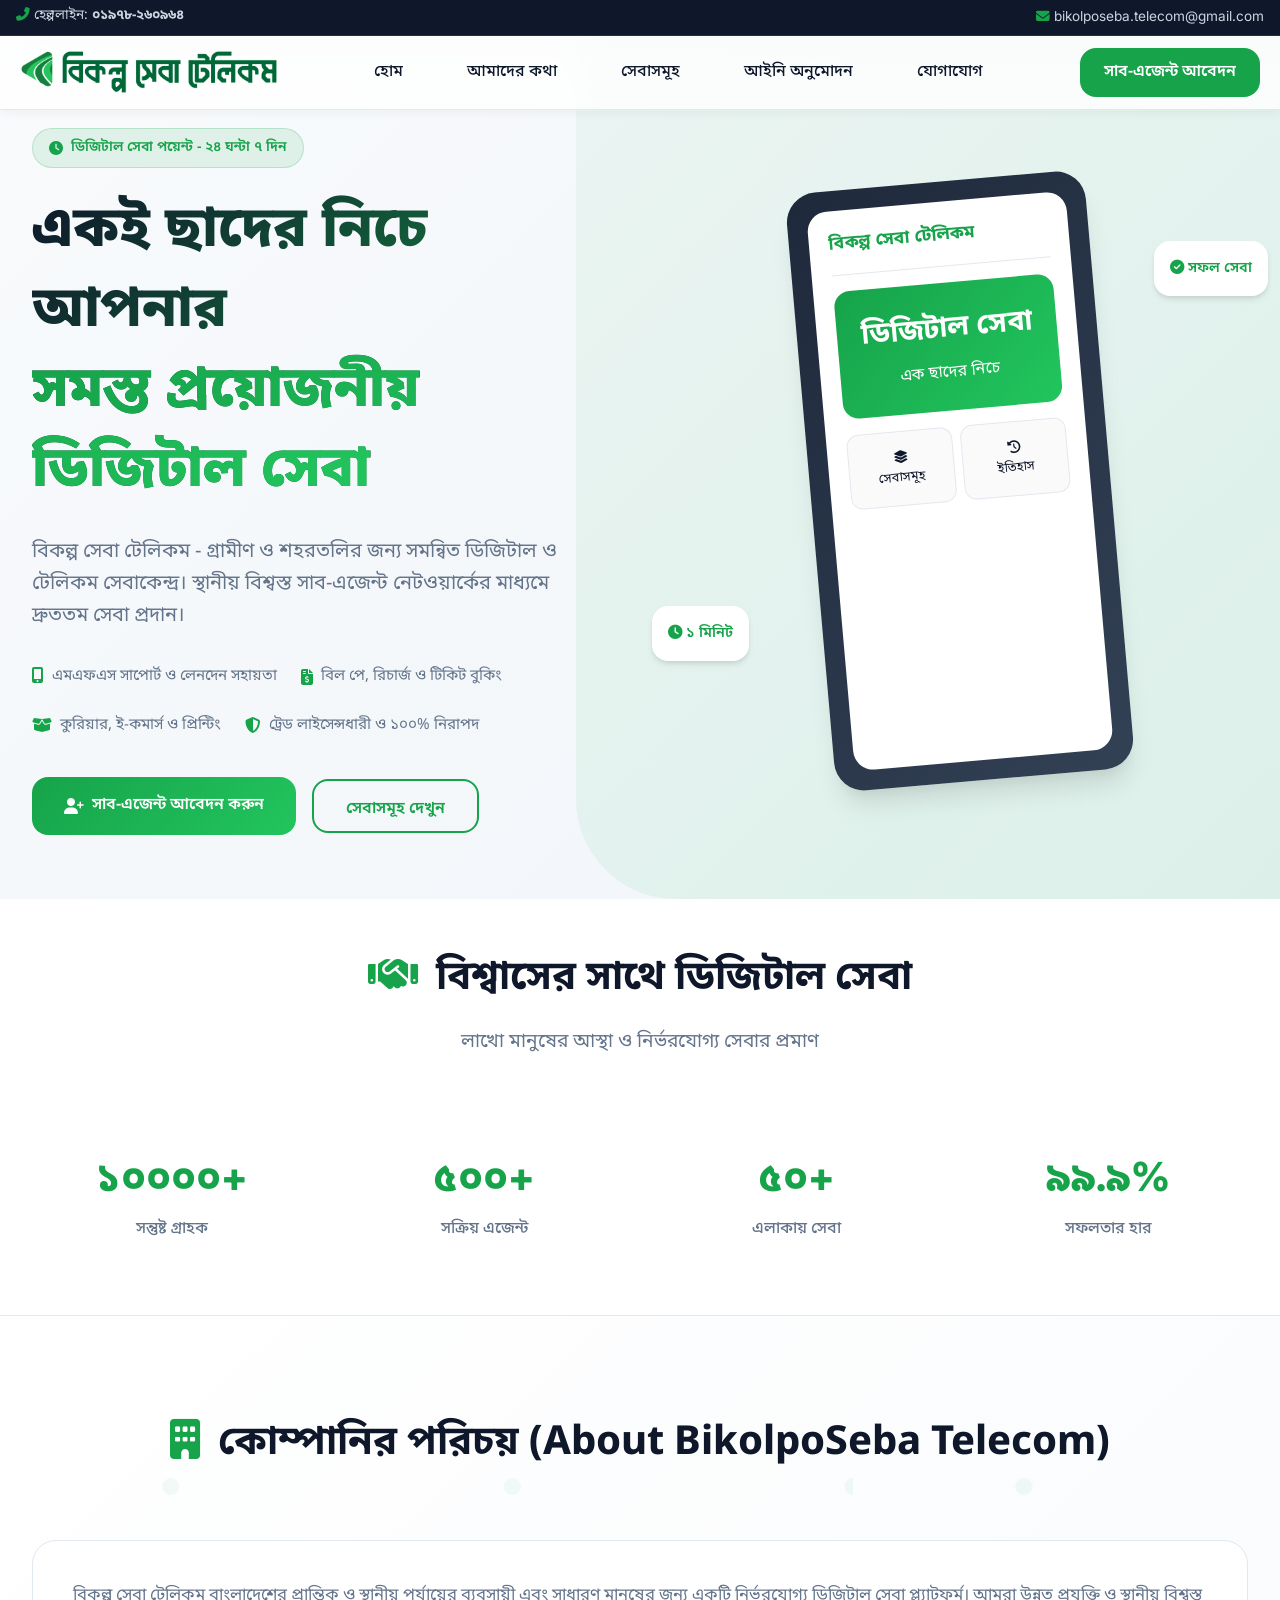
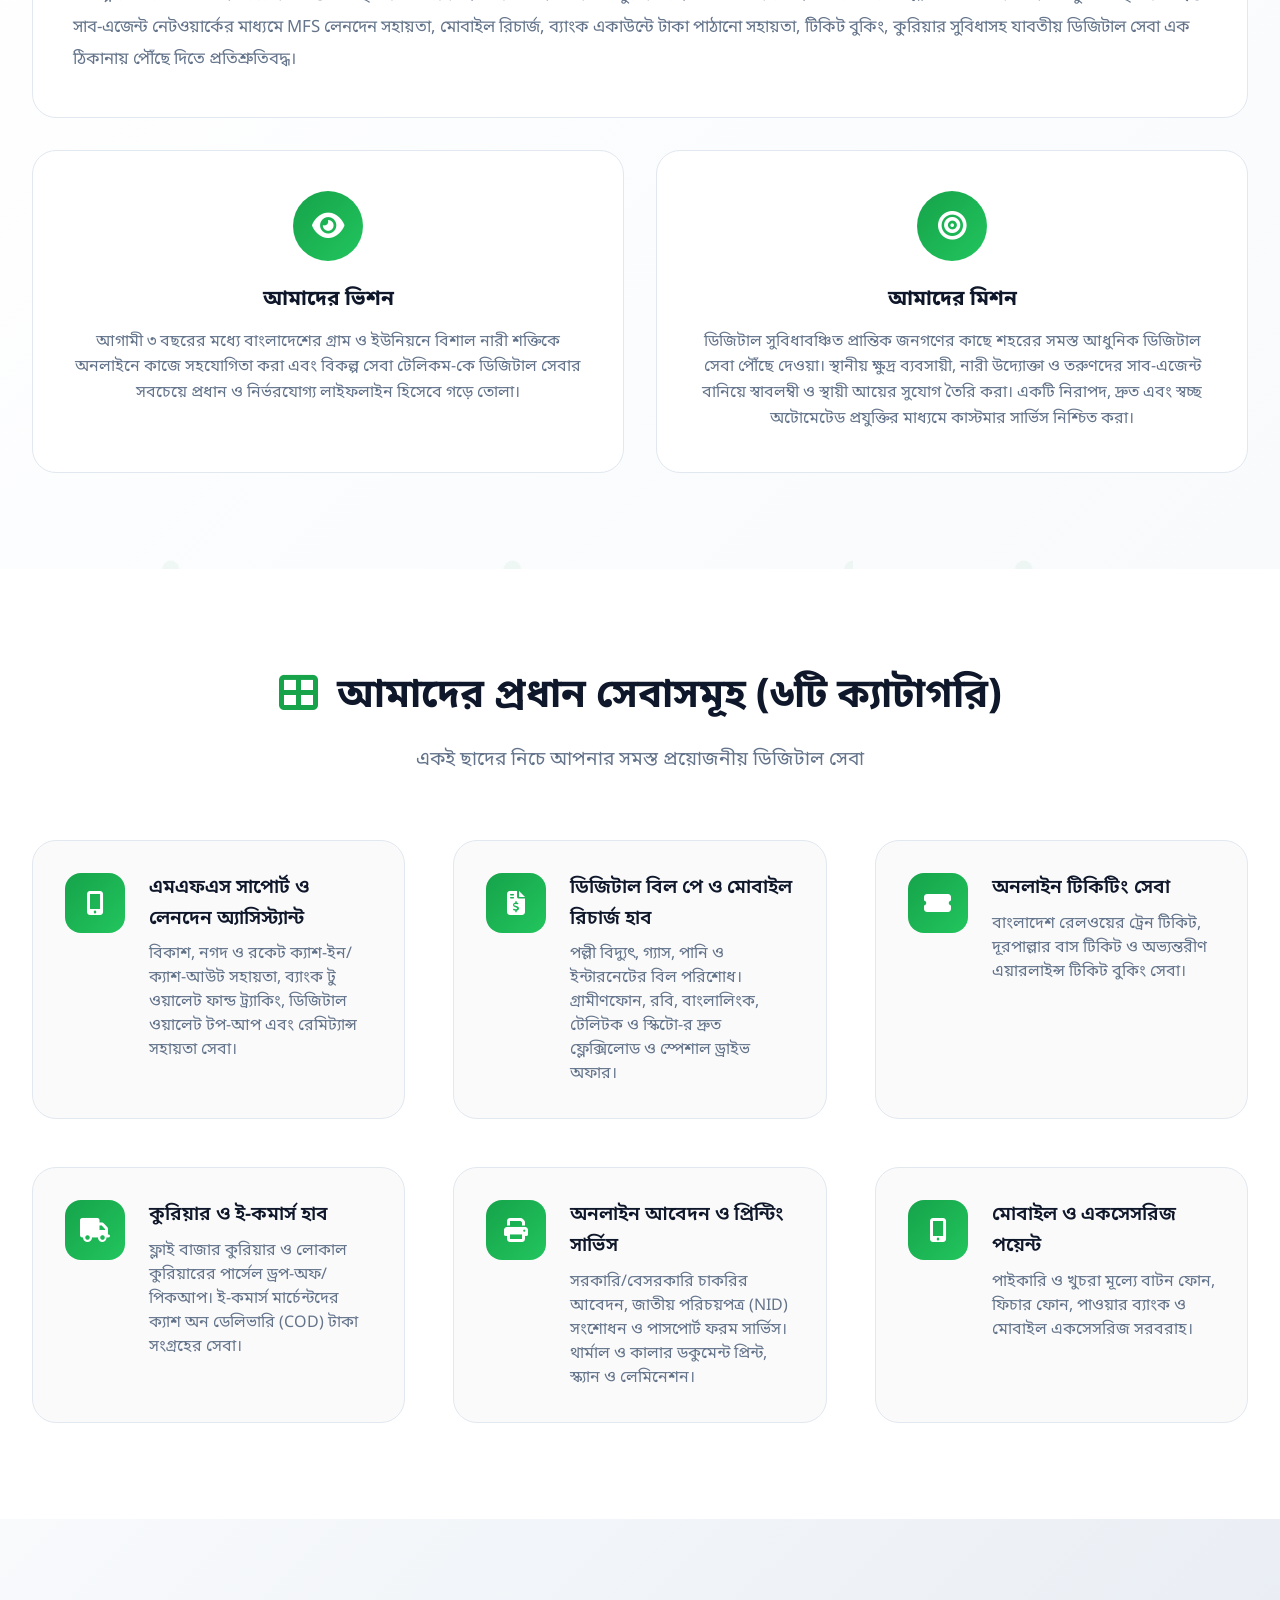
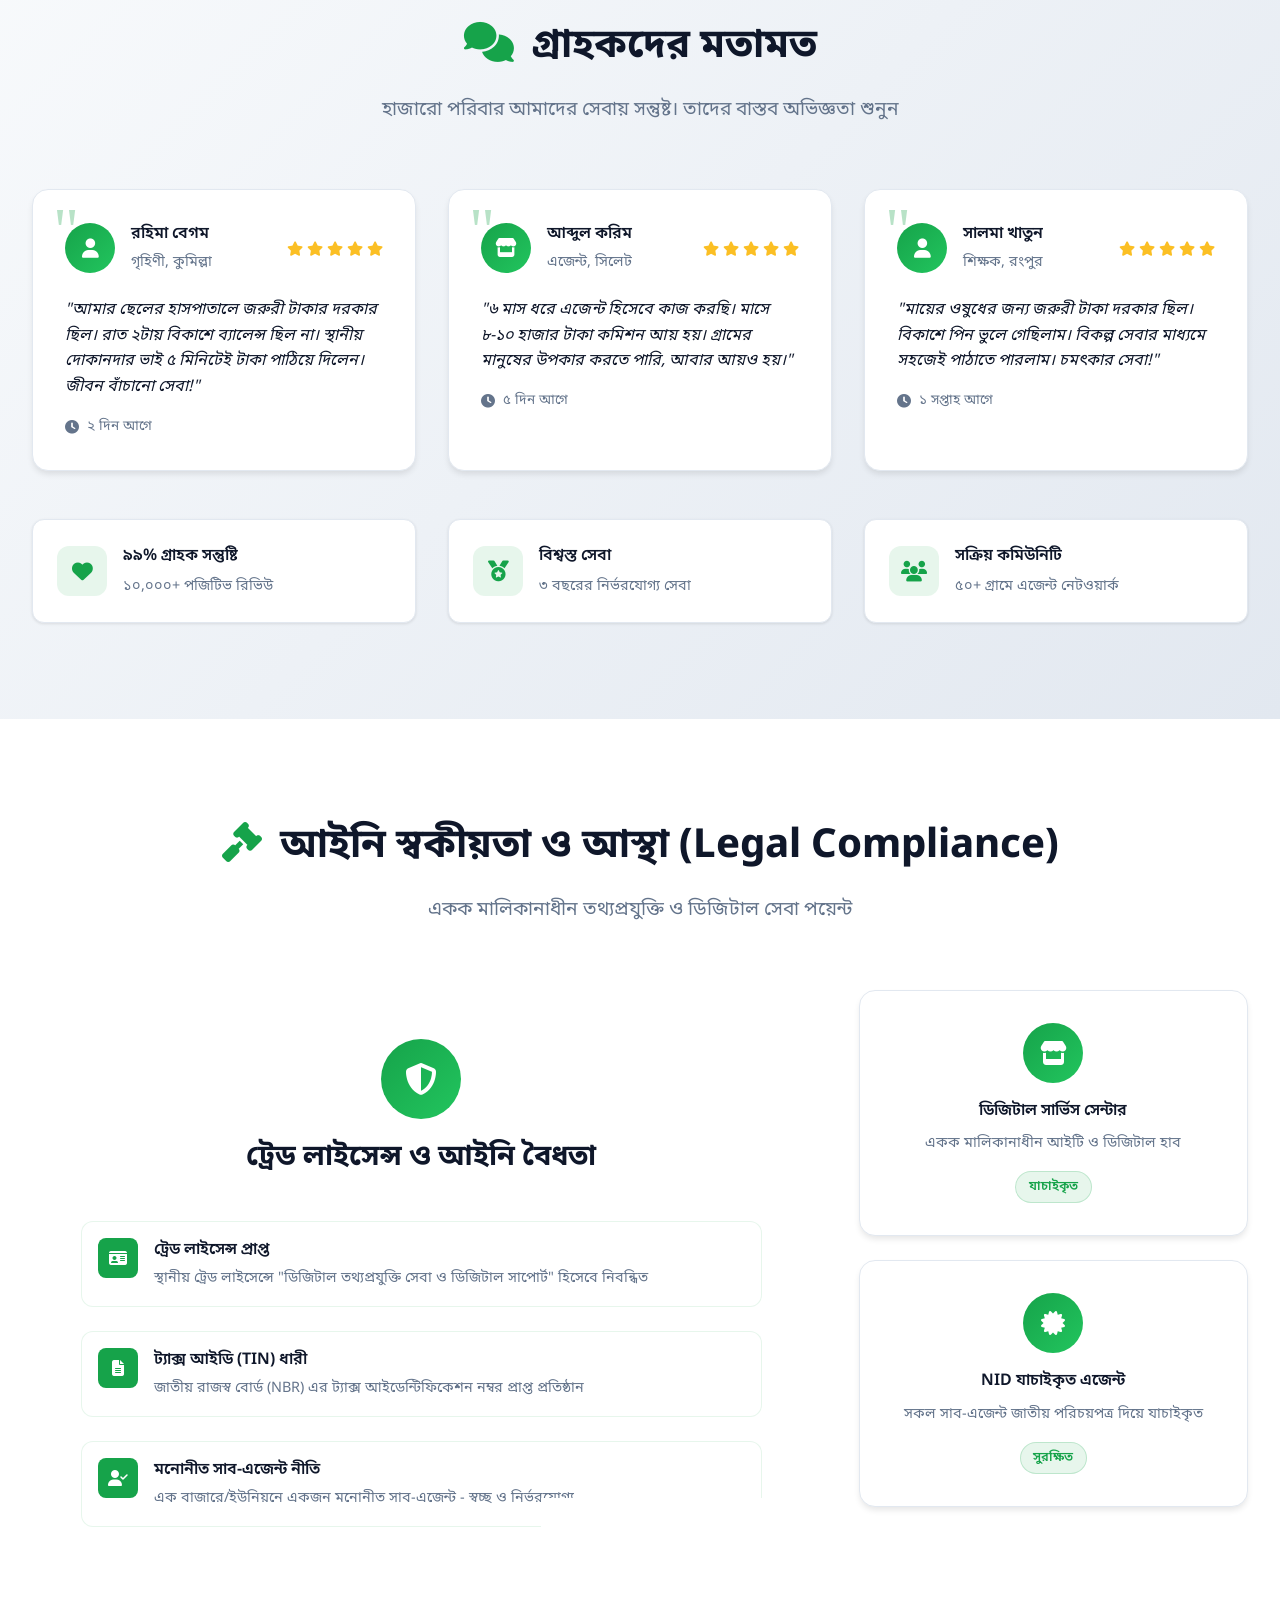
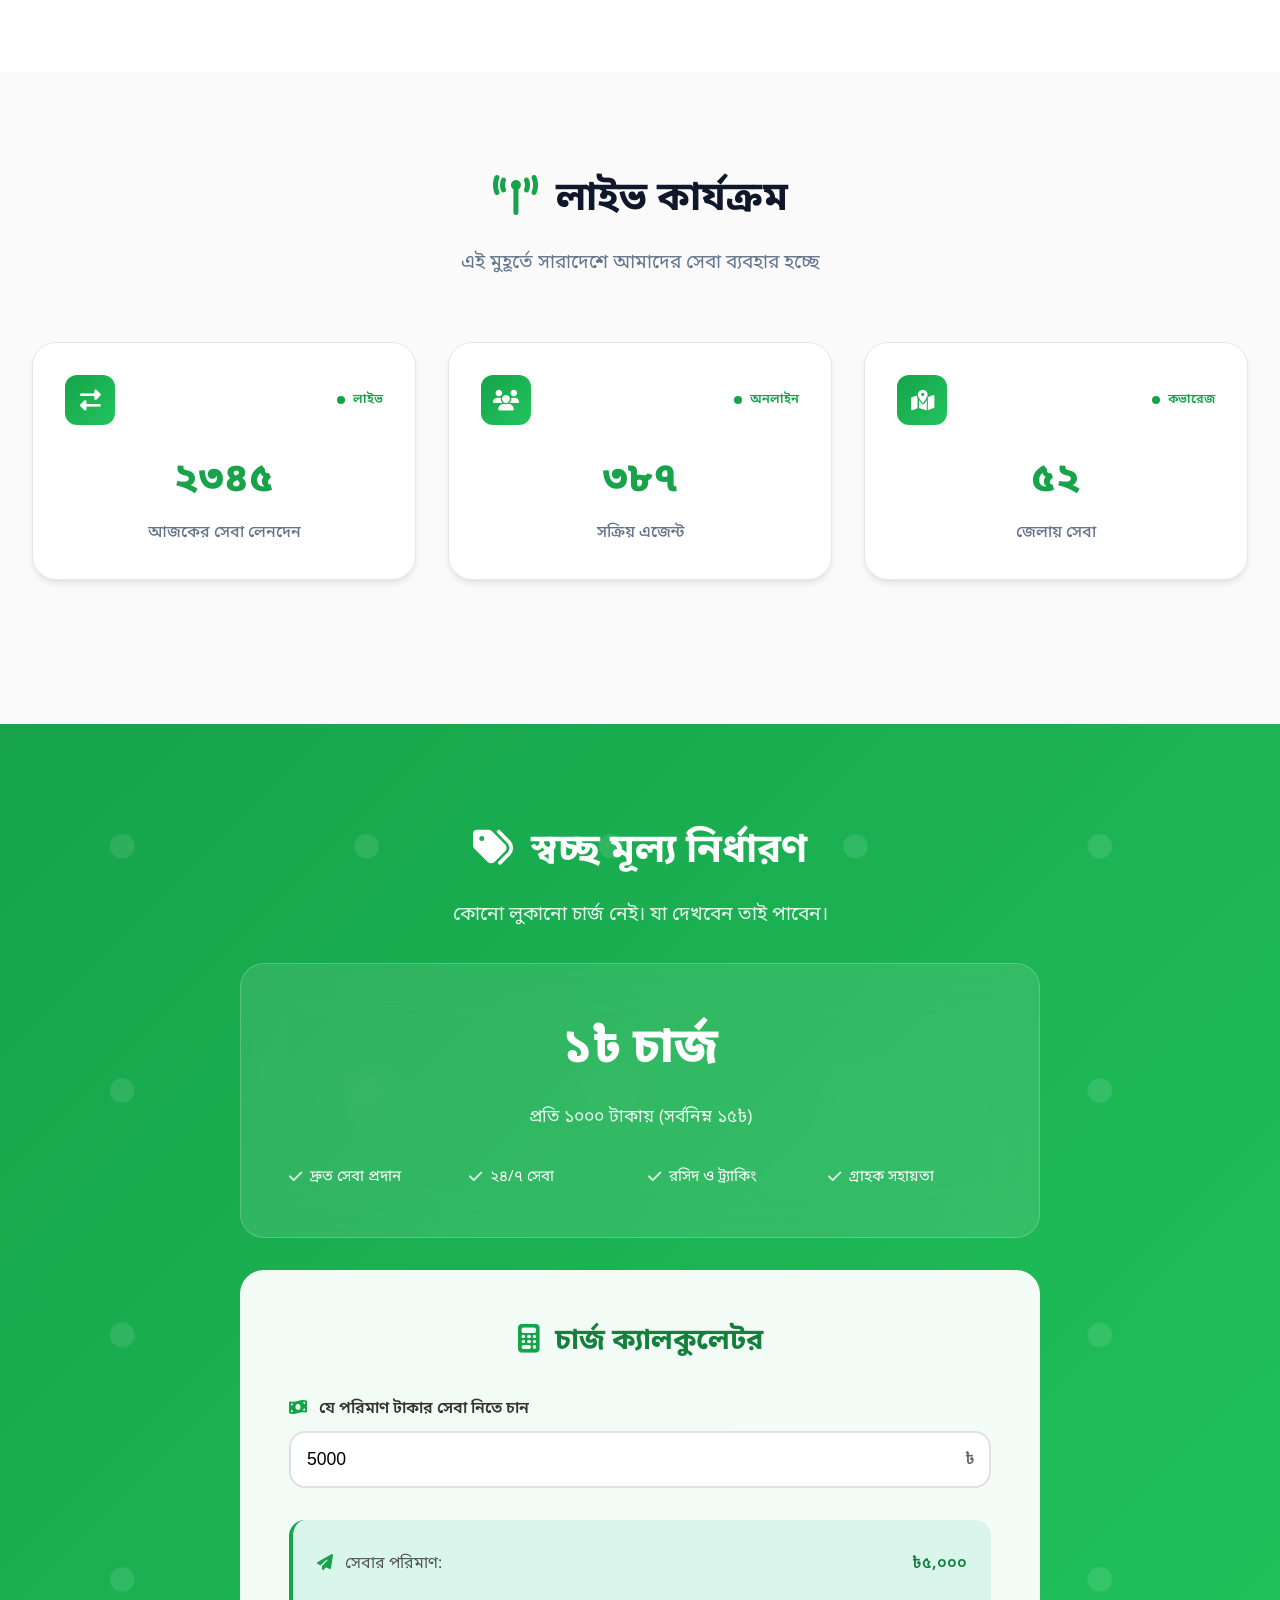
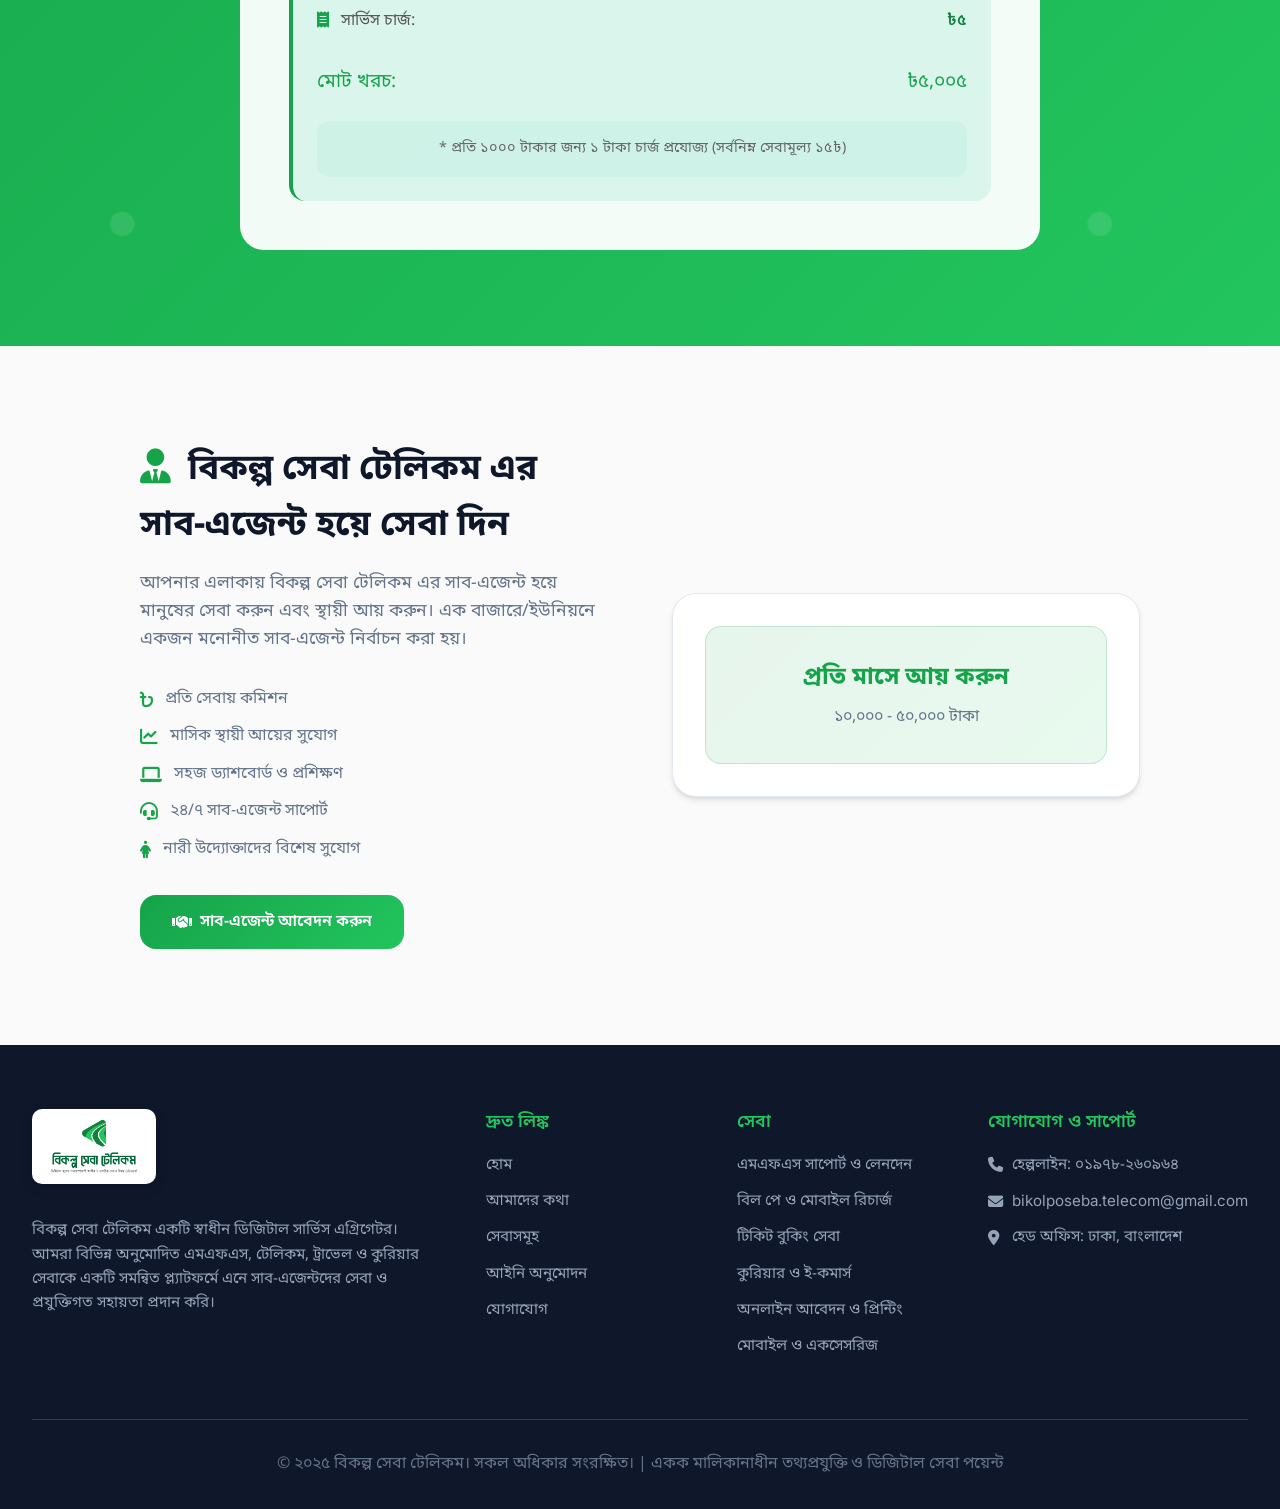
==== commit 0f52b5e5: "update" ====
--- a/index.html
+++ b/index.html
@@ -5,10 +5,10 @@
     <meta name="viewport" content="width=device-width, initial-scale=1.0" />
     
     <!-- Primary Meta Tags -->
-    <title>BikolpoSeba Telecom Service Point - বিকল্প সেবা টেলিকম | জরুরি ডিজিটাল সেবা পয়েন্ট | MFS, ব্যাংকে টাকা পাঠানো, এয়ার ও বাস টিকিট, বিল পেমেন্ট, কুরিয়ার ও পার্সেল সেবা বাংলাদেশ</title>
-    <meta name="title" content="BikolpoSeba Telecom Service Point - বিকল্প সেবা টেলিকম | জরুরি ডিজিটাল সেবা পয়েন্ট">
-    <meta name="description" content="বিকল্প সেবা টেলিকম (BikolpoSeba Telecom) - গ্রামীণ বাংলাদেশে এক ছাদের নিচে জরুরি ডিজিটাল সেবা পয়েন্ট। MFS ও ব্যাংক একাউন্টে লেনদেন, বিল পেমেন্ট, এয়ার ও বাস টিকিট বুকিং, মোবাইল রিচার্জ, কুরিয়ার ও পার্সেল পাঠাও দ্রুত ও নিরাপদে।">
-    <meta name="keywords" content="বিকল্প সেবা টেলিকম, bikolposeba telecom service point, বিকল্পসেবা, bikolposeba, ডিজিটাল সেবা পয়েন্ট, এয়ার টিকিট বুকিং, বাস টিকিট বুকিং, বিল পেমেন্ট, MFS লেনদেন, ব্যাংক একাউন্ট টাকা পাঠানো, বিকাশ, নগদ, রকেট, কুরিয়ার সেবা, পার্সেল সার্ভিস, মোবাইল রিচার্জ, জরুরি ডিজিটাল সেবা বাংলাদেশ">
+    <title>BikolpoSeba Telecom Service Point (বিকল্প সেবা টেলিকম) | Bikolposheba | জরুরি ডিজিটাল সেবা পয়েন্ট</title>
+    <meta name="title" content="BikolpoSeba Telecom Service Point (বিকল্প সেবা টেলিকম) | Bikolposheba Digital Service Point">
+    <meta name="description" content="বিকল্প সেবা টেলিকম (BikolpoSeba / BikolpoSheba Telecom Service Point) - গ্রামীণ ও শহরাঞ্চলে এক ছাদের নিচে জরুরি ডিজিটাল সেবা। MFS লেনদেন সহায়তা, ব্যাংক একাউন্ট ডিপোজিট, এয়ার ও বাস টিকিট, বিল পে, মোবাইল রিচার্জ ও কুরিয়ার সেবা।">
+    <meta name="keywords" content="bikolposeba, bikolposheba, bikolposeba telecom, bikolposheba telecom, bikolposeba telecom service point, bikolposheba telecom service point, বিকল্প সেবা, বিকল্পসেবা, বিকল্প সেবা টেলিকম, বিকল্পসেবা টেলিকম, bikolpo seba, bikolposheba.com, bikolposeba.com, bikelposeba, bikelpo seba, ডিজিটাল সেবা পয়েন্ট, জরুরি সেবা পয়েন্ট, MFS লেনদেন সহায়তা, ব্যাংক একাউন্ট টাকা পাঠানো, বিল পেমেন্ট, এয়ার টিকিট, বাস টিকিট, মোবাইল রিচার্জ, কুরিয়ার সেবা">
     <meta name="author" content="BikolpoSeba Telecom">
     <meta name="robots" content="index, follow, max-image-preview:large, max-snippet:-1, max-video-preview:-1">
     <link rel="canonical" href="https://www.bikolposeba.com/">
@@ -69,7 +69,21 @@
       "@context": "https://schema.org",
       "@type": "LocalBusiness",
       "name": "BikolpoSeba Telecom Service Point",
-      "alternateName": ["বিকল্প সেবা টেলিকম", "বিকল্পসেবা", "bikolposeba telecom"],
+      "alternateName": [
+        "বিকল্প সেবা টেলিকম",
+        "বিকল্পসেবা টেলিকম",
+        "বিকল্প সেবা",
+        "বিকল্পসেবা",
+        "BikolpoSeba",
+        "BikolpoSheba",
+        "BikolpoSeba Telecom",
+        "BikolpoSheba Telecom",
+        "BikolpoSeba Telecom Service Point",
+        "BikolpoSheba Telecom Service Point",
+        "Bikolpo Seba",
+        "bikolposeba.com",
+        "bikolposheba.com"
+      ],
       "url": "https://www.bikolposeba.com",
       "logo": "https://www.bikolposeba.com/bikolposheba-logo.png",
       "description": "Multi-service digital point providing MFS transactions, bill payments, ticket bookings, mobile recharge and parcel delivery in Bangladesh",
@@ -83,7 +97,7 @@
         "latitude": "23.8103",
         "longitude": "90.4125"
       },
-      "telephone": "+880-1700-000000",
+      "telephone": "+8801978260964",
       "email": "info@bikolposheba.com",
       "priceRange": "৳",
       "areaServed": {
@@ -149,13 +163,21 @@
 </head>
 
 <body>
-<!-- Add this just after your opening <body> tag -->
+<!-- Microdata Schema Block for Brand Variations -->
     <div itemscope itemtype="https://schema.org/Organization" style="display:none;">
         <span itemprop="name">বিকল্প সেবা টেলিকম</span>
+        <span itemprop="alternateName">BikolpoSeba Telecom Service Point</span>
+        <span itemprop="alternateName">BikolpoSheba Telecom Service Point</span>
+        <span itemprop="alternateName">বিকল্পসেবা টেলিকম</span>
+        <span itemprop="alternateName">বিকল্প সেবা</span>
         <span itemprop="alternateName">বিকল্পসেবা</span>
+        <span itemprop="alternateName">bikolposeba</span>
+        <span itemprop="alternateName">bikolposheba</span>
         <span itemprop="alternateName">bikolposeba telecom</span>
-        <span itemprop="alternateName">bikolpo seba telecom service point</span>
-        <span itemprop="description">গ্রামীণ বাংলাদেশে এক ছাদের নিচে জরুরি ডিজিটাল সেবা পয়েন্ট</span>
+        <span itemprop="alternateName">bikolposheba telecom</span>
+        <span itemprop="alternateName">bikolpo seba</span>
+        <span itemprop="alternateName">bikelposeba</span>
+        <span itemprop="description">গ্রামীণ ও শহরাঞ্চলে এক ছাদের নিচে জরুরি ডিজিটাল সেবা পয়েন্ট</span>
     </div>
 
     <!-- Fixed Top Header Wrapper -->
@@ -164,7 +186,7 @@
         <div class="top-bar">
             <div class="top-bar-container">
                 <div class="helpline-info bengali">
-                    <span><i class="fas fa-phone-alt" style="color: var(--primary-green);"></i> হেল্পলাইন: <strong>০১৯০০-০০০০০</strong> | <strong>০১৭০০-০০০০০</strong></span>
+                    <span><i class="fas fa-phone-alt" style="color: var(--primary-green);"></i> হেল্পলাইন: <a href="tel:+8801978260964" style="color: inherit; text-decoration: none;"><strong>০১৯৭৮-২৬০৯৬৪</strong></a></span>
                 </div>
                 <div class="helpline-email">
                     <span><i class="fas fa-envelope" style="color: var(--primary-green);"></i> bikolposeba.telecom@gmail.com</span>
@@ -888,11 +910,8 @@
 
                 <div class="footer-section">
                     <h4 class="bengali">যোগাযোগ ও সাপোর্ট</h4>
-                    <a href="tel:+8801900000000" class="bengali">
-                        <i class="fas fa-phone"></i> সাব-এজেন্ট সাপোর্ট: ০১৯০০-০০০০০
-                    </a>
-                    <a href="tel:+8801700000000" class="bengali">
-                        <i class="fas fa-phone"></i> হেল্পলাইন: ০১৭০০-০০০০০
+                    <a href="tel:+8801978260964" class="bengali">
+                        <i class="fas fa-phone"></i> হেল্পলাইন: ০১৯৭৮-২৬০৯৬৪
                     </a>
                     <a href="mailto:bikolposeba.telecom@gmail.com">
                         <i class="fas fa-envelope"></i> bikolposeba.telecom@gmail.com
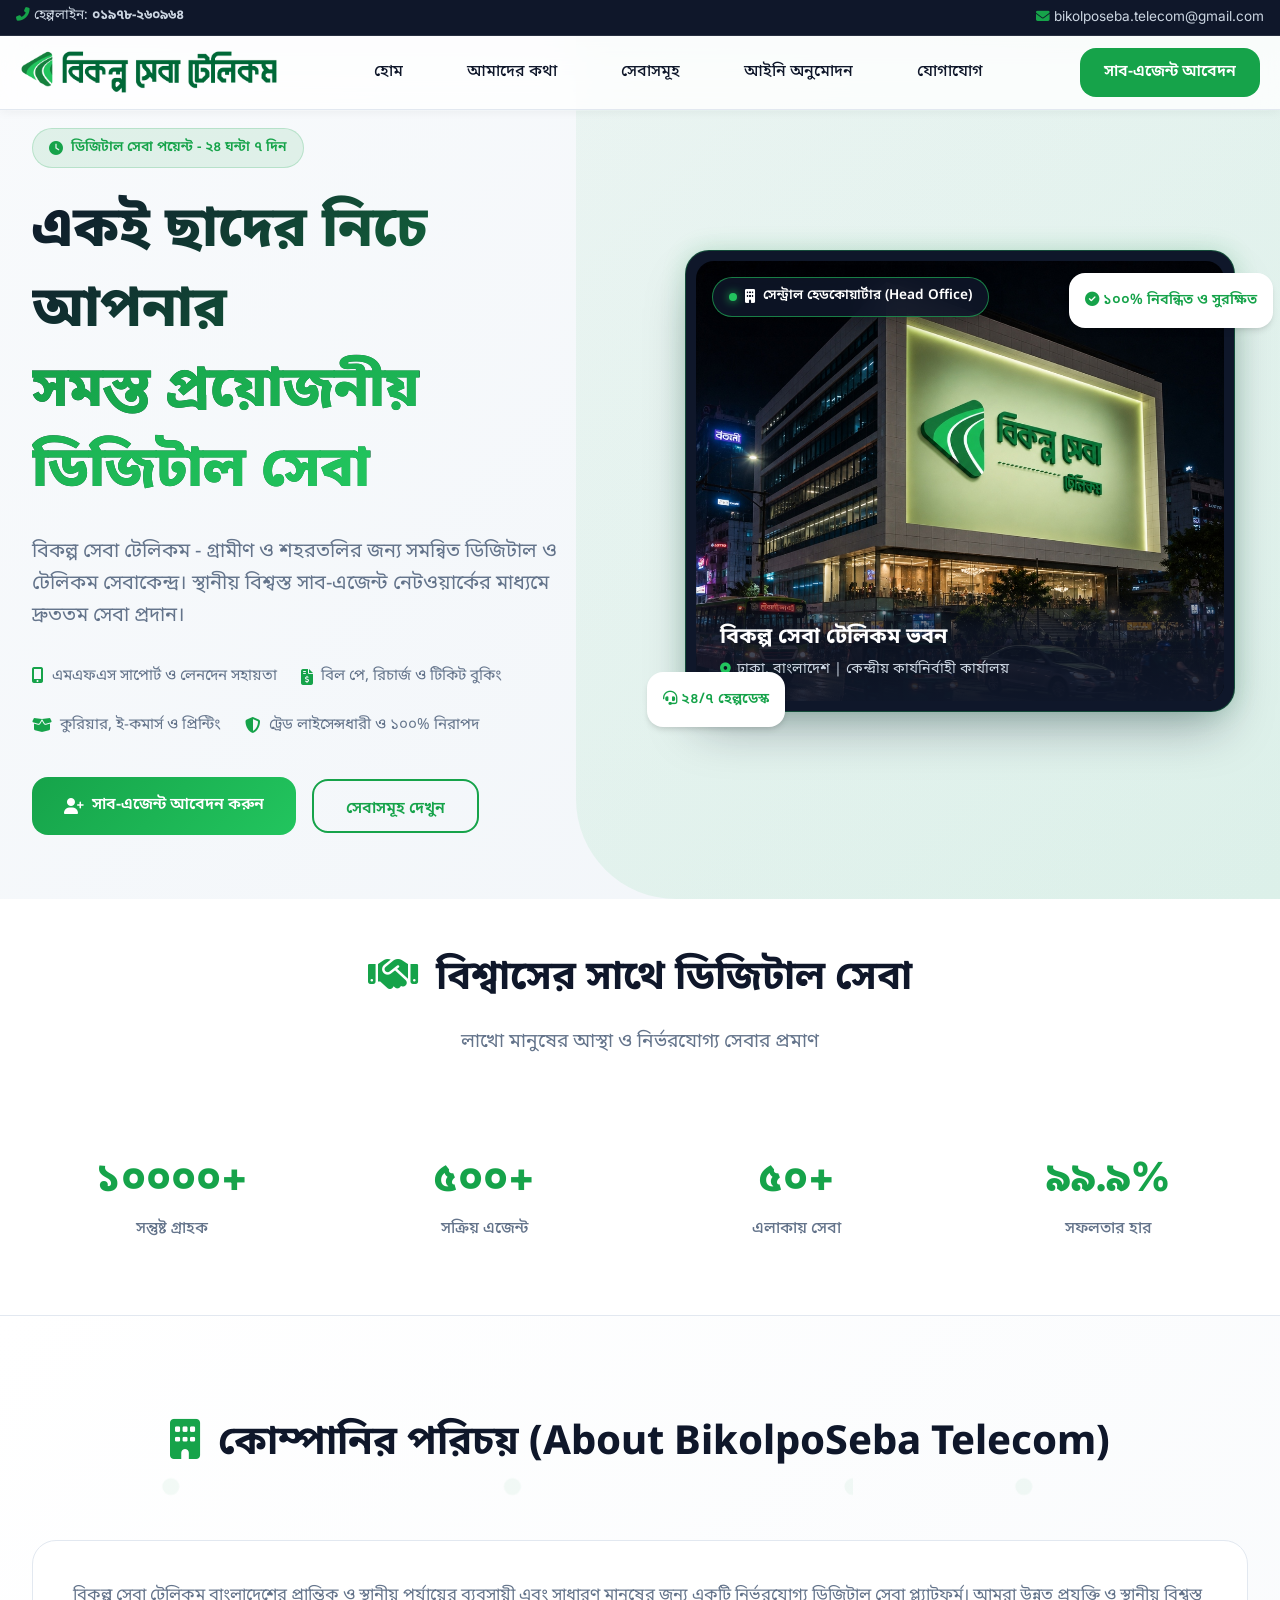
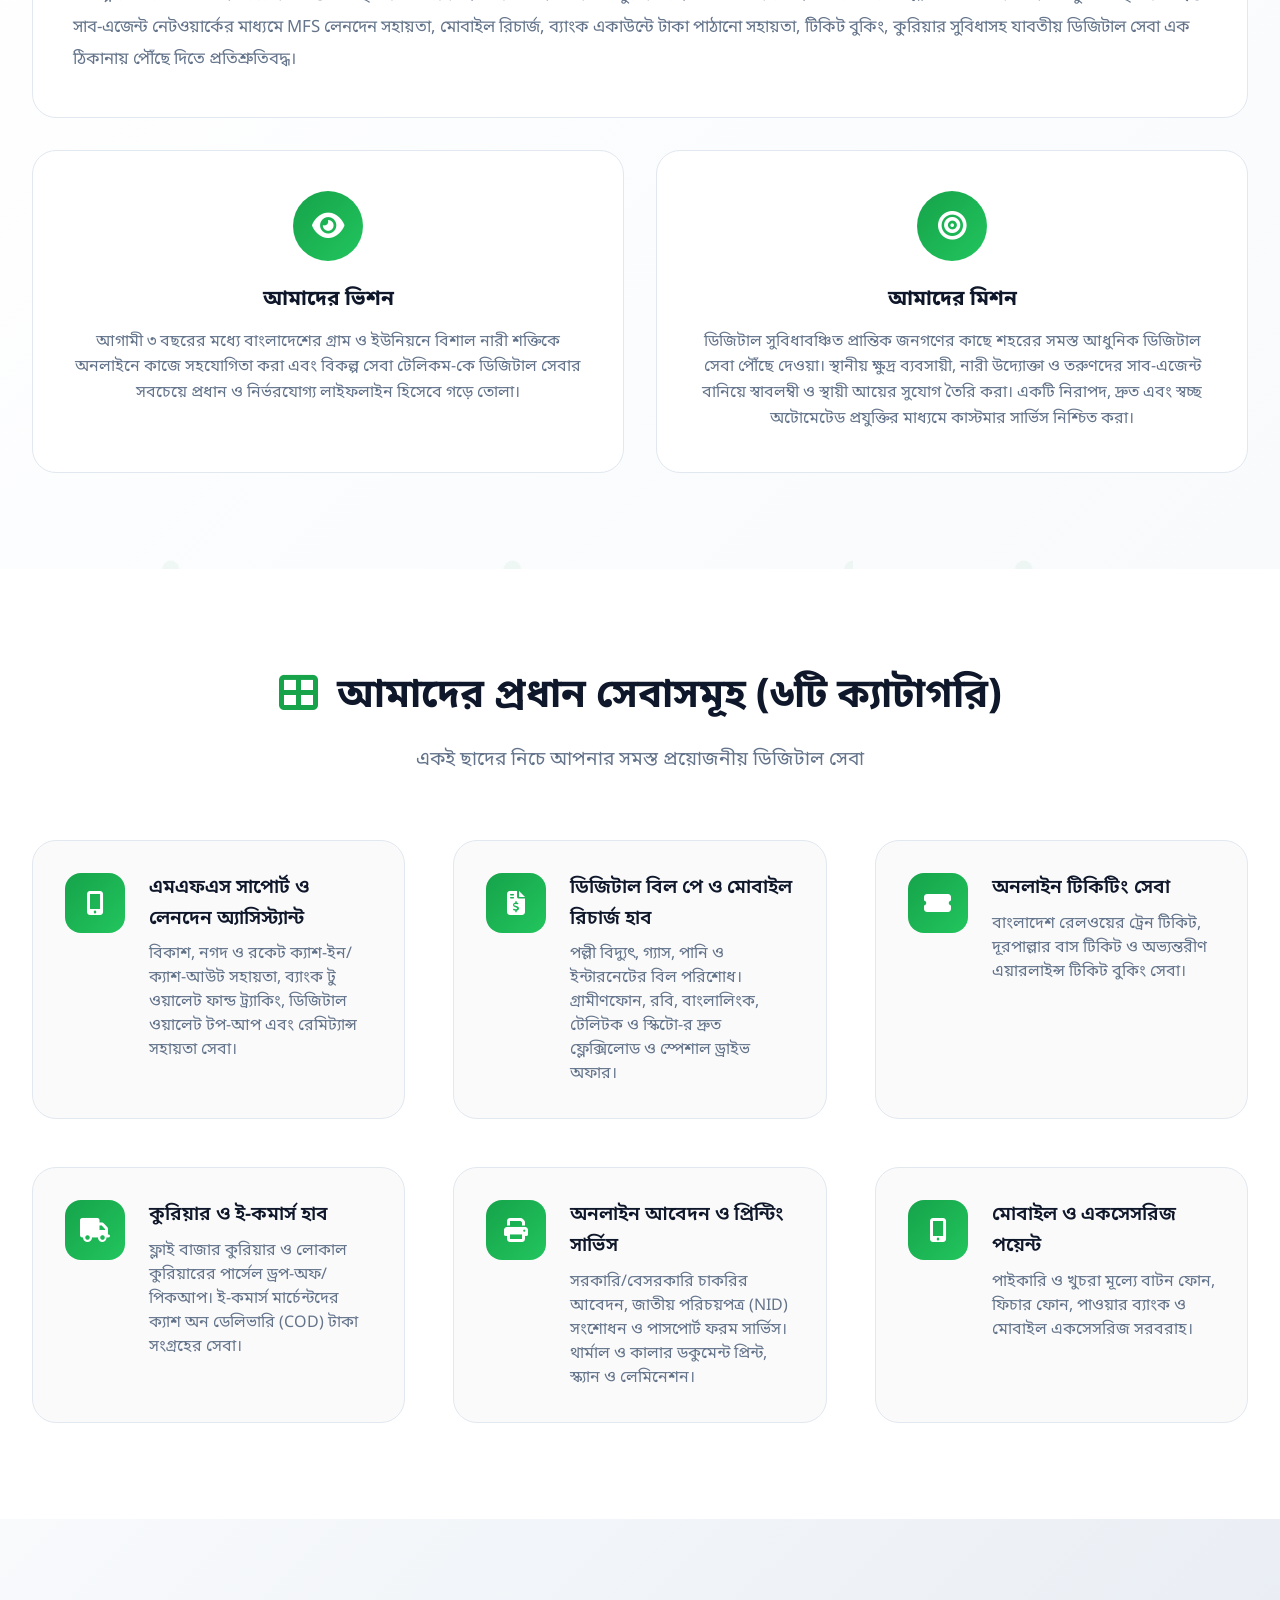
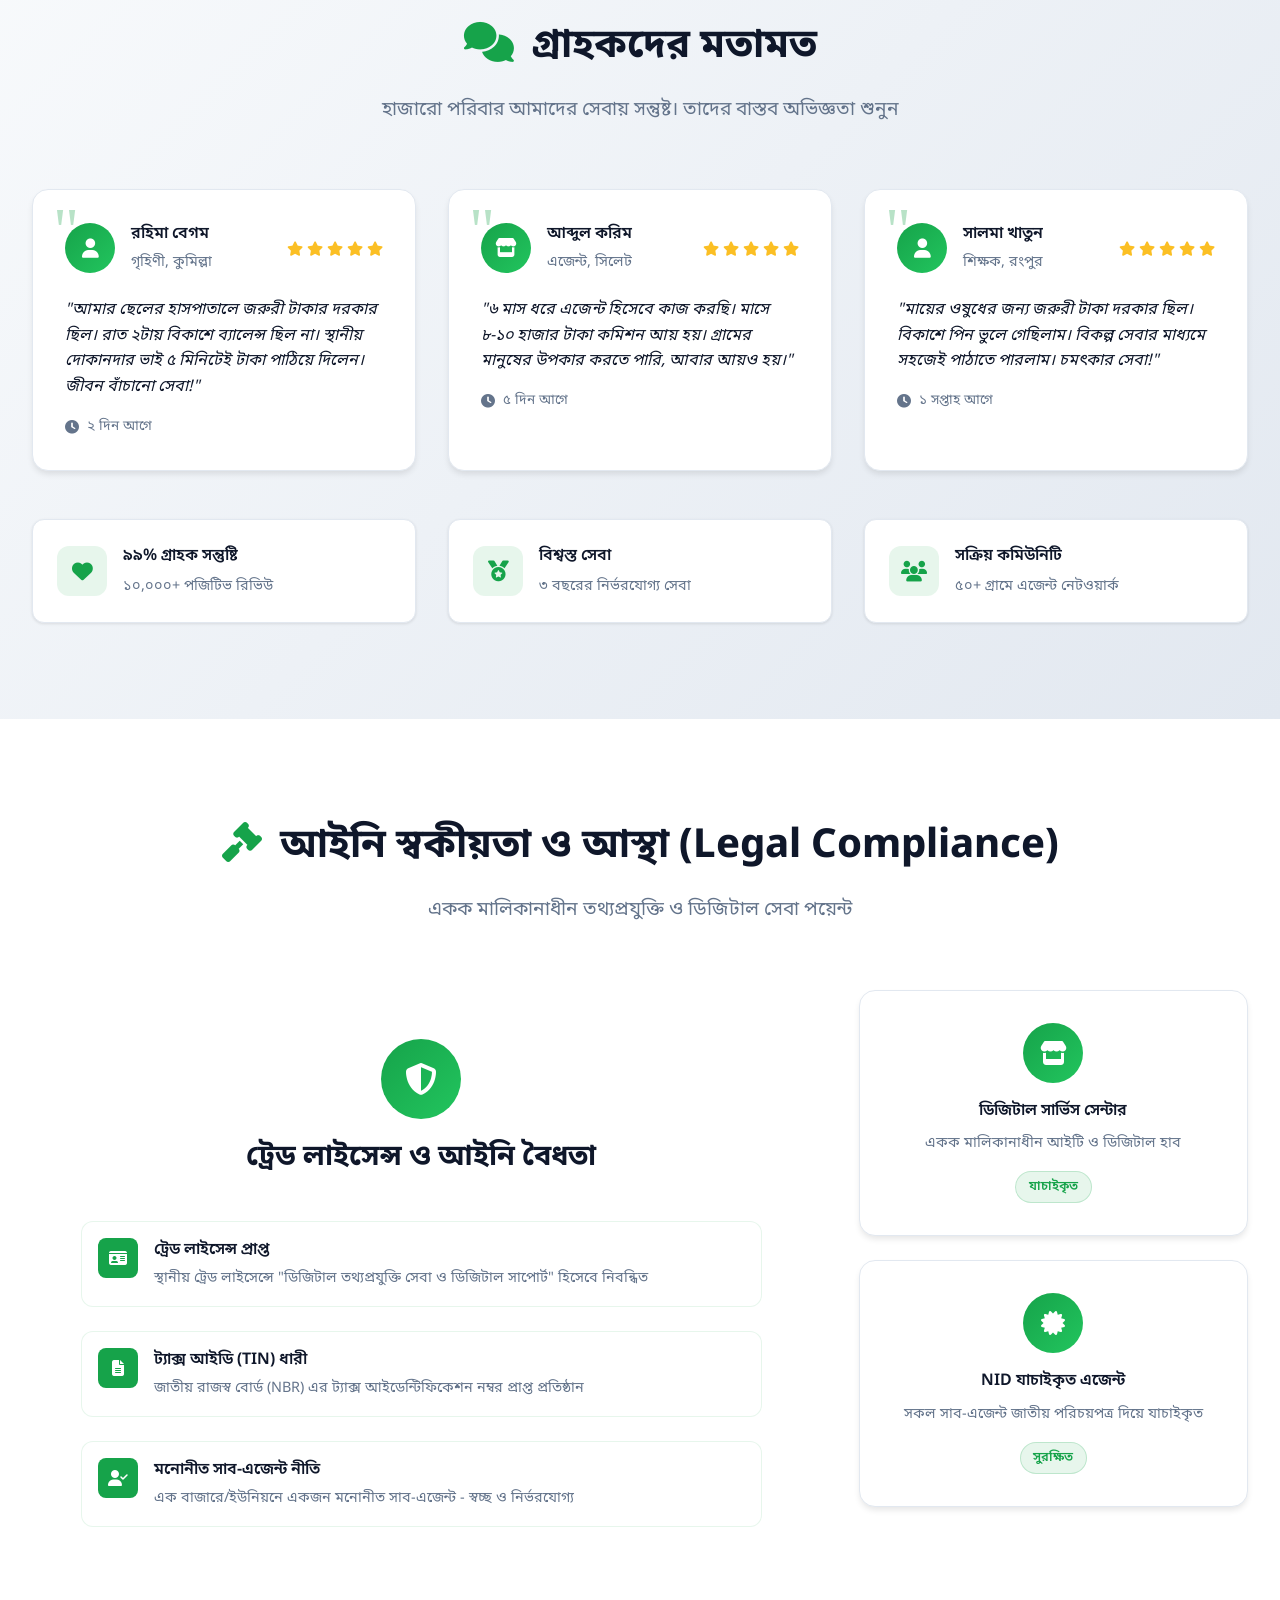
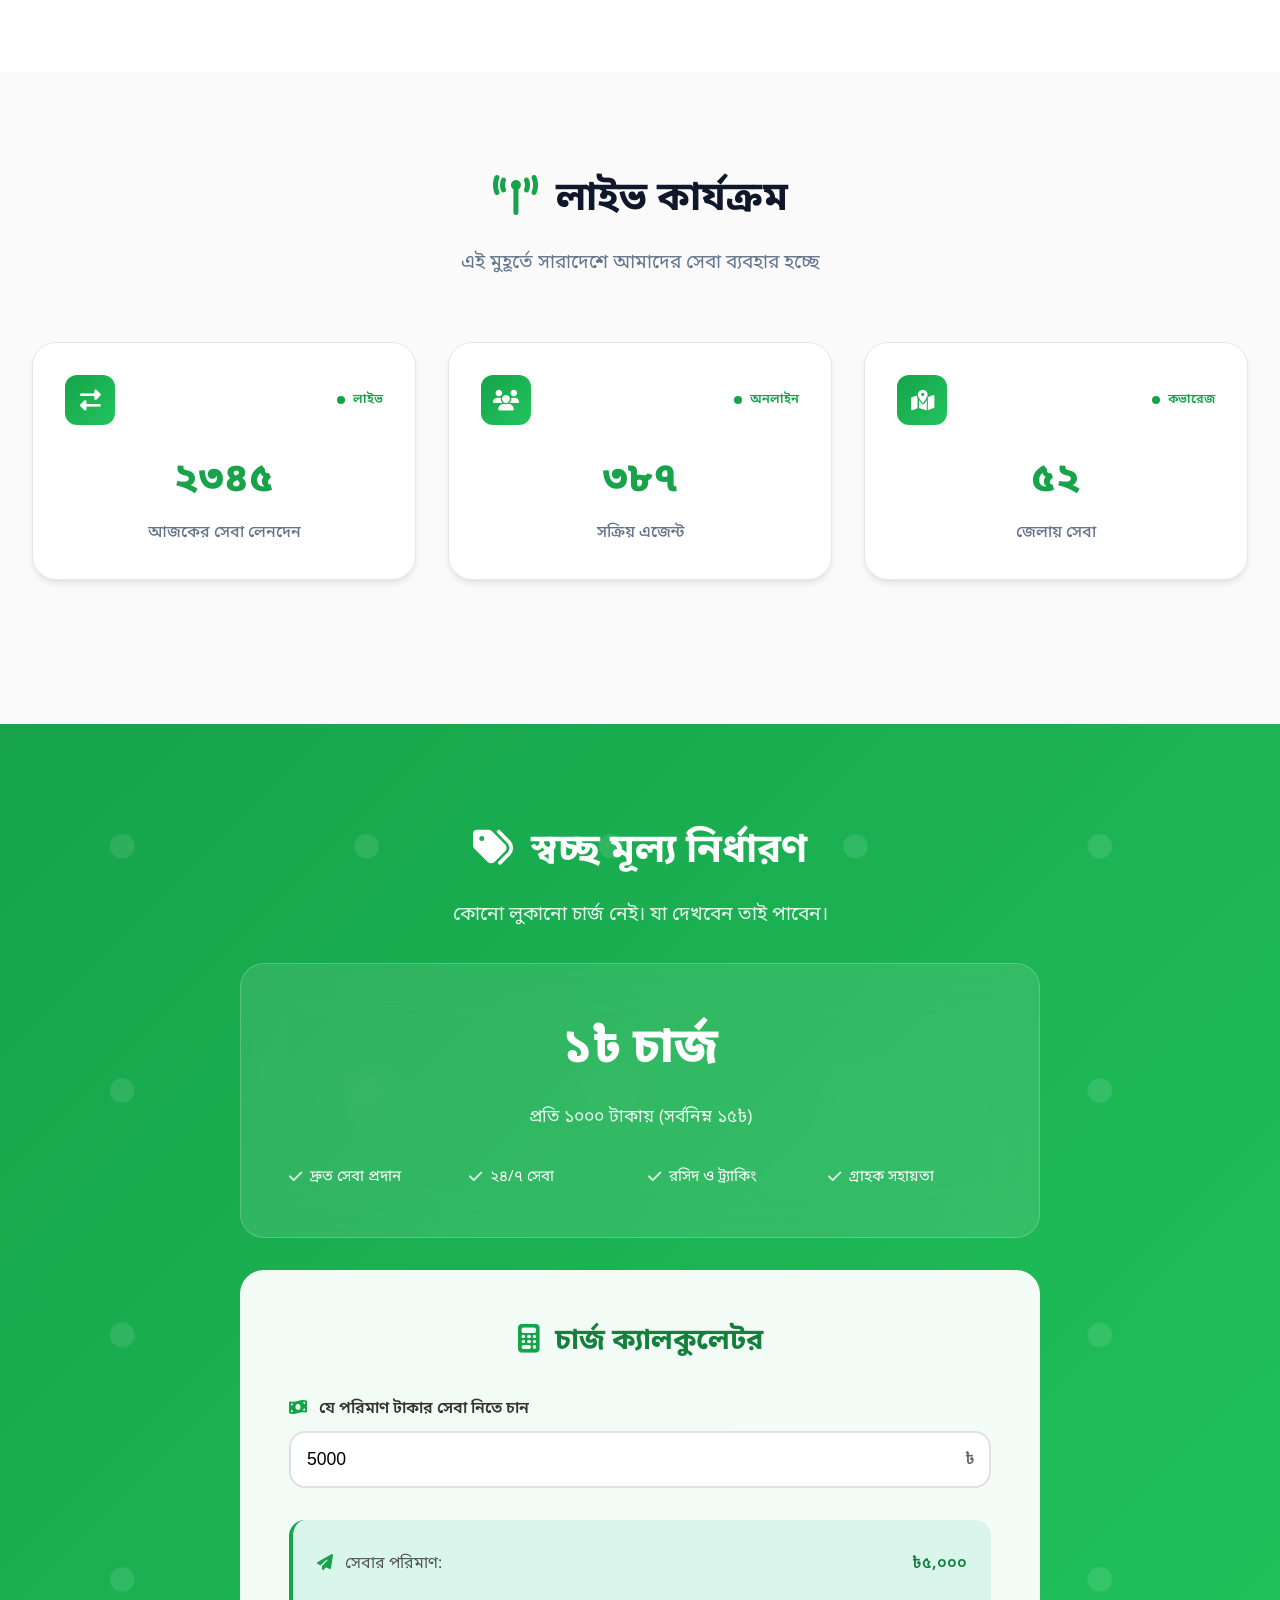
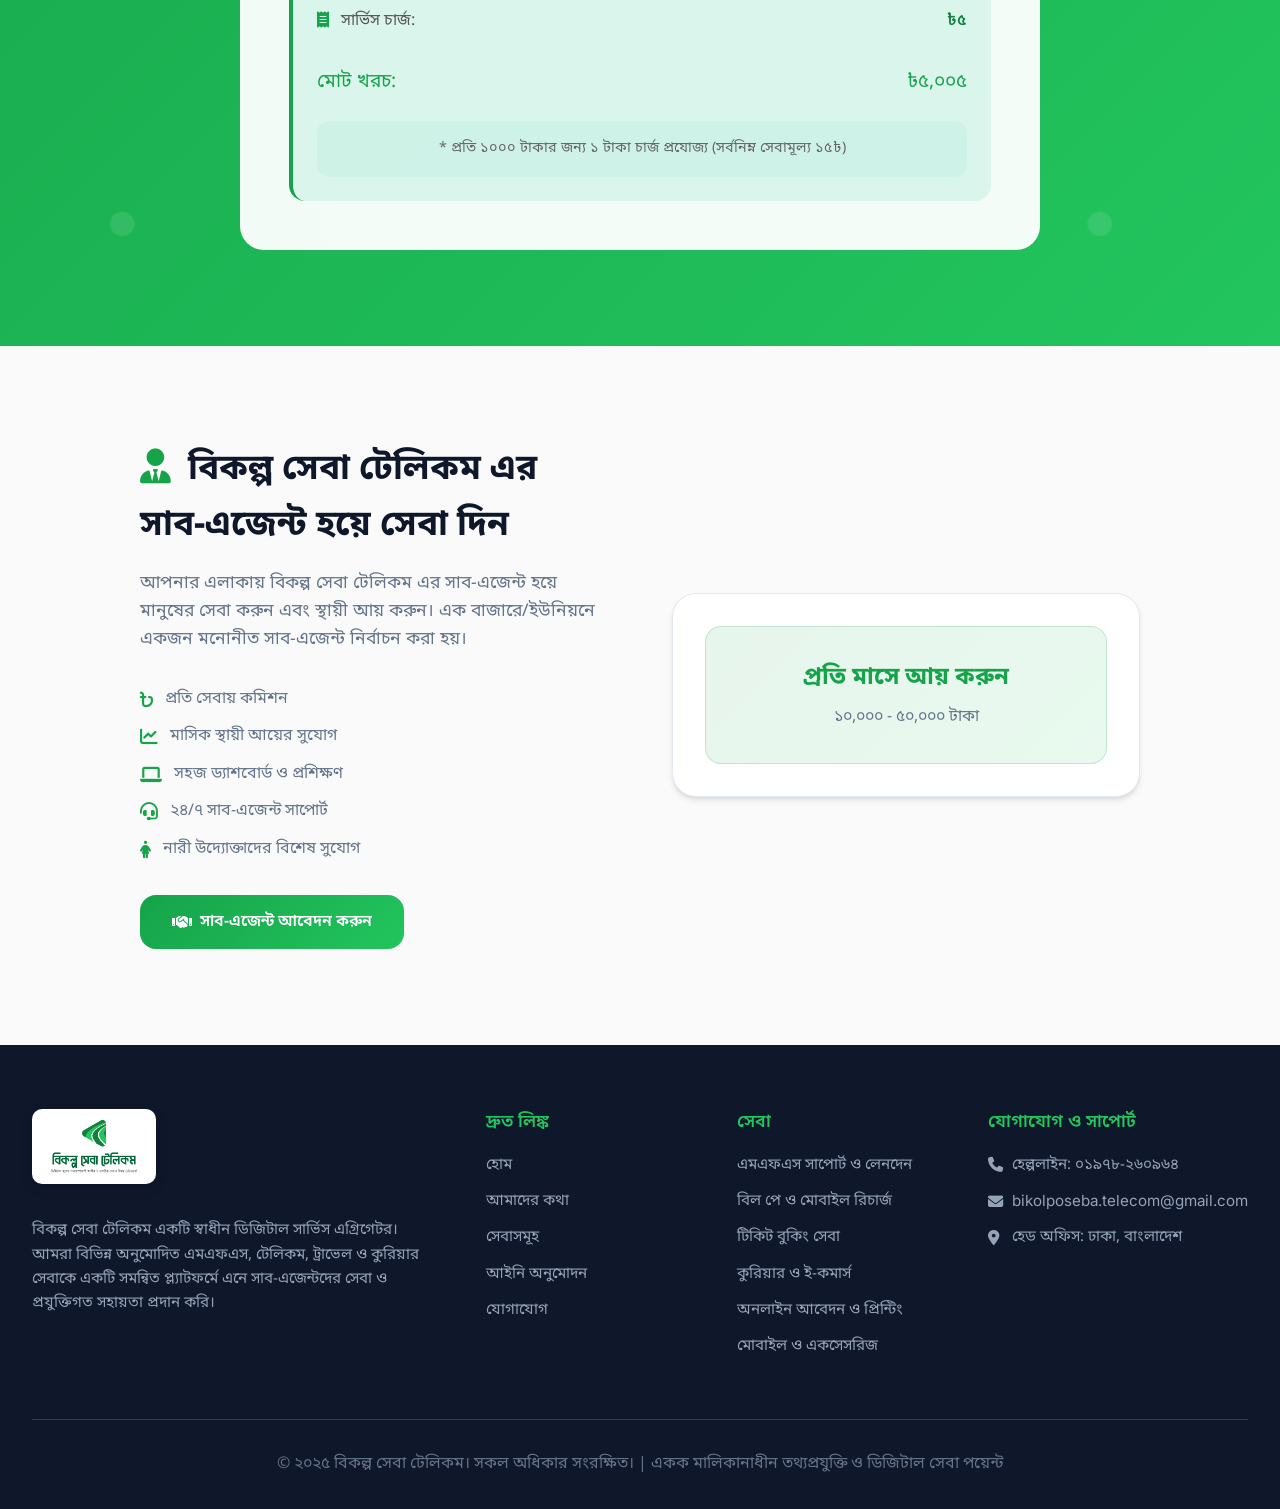
==== commit 912c9864: "updated" ====
--- a/index.html
+++ b/index.html
@@ -263,24 +263,19 @@
             </div>
 
             <div class="hero-visual">
-                <div class="phone-mockup">
-                    <div class="phone-screen">
-                        <div class="app-header">
-                            <div class="app-title bengali">বিকল্প সেবা টেলিকম</div>
-                        </div>
-                        <div class="balance-card">
-                            <div class="balance-amount bengali">ডিজিটাল সেবা</div>
-                            <div class="bengali">এক ছাদের নিচে</div>
-                        </div>
-                        <div class="quick-actions bengali">
-                            <div class="action-btn">
-                                <i class="fas fa-layer-group"></i><br />
-                                সেবাসমূহ
-                            </div>
-                            <div class="action-btn">
-                                <i class="fas fa-history"></i><br />
-                                ইতিহাস
-                            </div>
+                <div class="hero-hq-main-showcase" onclick="openHqModal()" title="বিকল্প সেবা টেলিকম হেডকোয়ার্টার ভবন বড় করে দেখতে ক্লিক করুন">
+                    <div class="hero-hq-img-wrapper">
+                        <img src="assets/images/headquarters.jpg" alt="বিকল্প সেবা টেলিকম সেন্ট্রাল হেডকোয়ার্টার ভবন" class="hero-hq-img" />
+                        <div class="hero-hq-badge-pill bengali">
+                            <span class="live-dot-green"></span>
+                            <i class="fas fa-building"></i> সেন্ট্রাল হেডকোয়ার্টার (Head Office)
+                        </div>
+                        <div class="hero-hq-zoom-hint bengali">
+                            <i class="fas fa-search-plus"></i> বড় করে দেখুন
+                        </div>
+                        <div class="hero-hq-caption bengali">
+                            <h3>বিকল্প সেবা টেলিকম ভবন</h3>
+                            <p><i class="fas fa-map-marker-alt" style="color: #22c55e;"></i> ঢাকা, বাংলাদেশ | কেন্দ্রীয় কার্যনির্বাহী কার্যালয়</p>
                         </div>
                     </div>
                 </div>
@@ -292,7 +287,7 @@
                   font-weight: 600;
                   font-size: 0.9rem;
                 " class="bengali">
-                            <i class="fas fa-check-circle"></i> সফল সেবা
+                            <i class="fas fa-check-circle"></i> ১০০% নিবন্ধিত ও সুরক্ষিত
                         </div>
                     </div>
                     <div class="floating-card card-2">
@@ -301,7 +296,7 @@
                   font-weight: 600;
                   font-size: 0.9rem;
                 " class="bengali">
-                            <i class="fas fa-clock"></i> ১ মিনিট
+                            <i class="fas fa-headset"></i> ২৪/৭ হেল্পডেস্ক
                         </div>
                     </div>
                 </div>
@@ -342,7 +337,7 @@
         </div>
     </section>
 
-    <!-- About Company, Vision & Mission Section -->
+    <!-- About Company, Vision & Corporate Head Office Showcase Section -->
     <section class="services-overview" id="about">
         <div class="section-container">
             <div class="section-header animate-on-scroll">
@@ -926,10 +921,23 @@
                 <p class="bengali">&copy; ২০২৫ বিকল্প সেবা টেলিকম। সকল অধিকার সংরক্ষিত। | একক মালিকানাধীন তথ্যপ্রযুক্তি ও ডিজিটাল সেবা পয়েন্ট</p>
             </div>
         </div>
-    </footer>
+    <!-- HQ Image Lightbox Modal -->
+    <div id="hqModal" class="hq-modal" onclick="closeHqModal(event)">
+        <div class="hq-modal-content" onclick="event.stopPropagation()">
+            <button class="hq-modal-close" onclick="closeHqModal(event)">&times;</button>
+            <div class="hq-modal-body">
+                <img src="assets/images/headquarters.jpg" alt="বিকল্প সেবা টেলিকম সেন্ট্রাল হেডকোয়ার্টার" class="hq-modal-img">
+                <div class="hq-modal-caption bengali">
+                    <h3><i class="fas fa-building" style="color: #22c55e;"></i> বিকল্প সেবা টেলিকম - সেন্ট্রাল হেডকোয়ার্টার ভবন</h3>
+                    <p><i class="fas fa-map-marker-alt" style="color: #22c55e;"></i> ঢাকা, বাংলাদেশ | কেন্দ্রীয় প্রধান কার্যালয় ও আধুনিক তথ্যপ্রযুক্তি সেবা কেন্দ্র</p>
+                </div>
+            </div>
+        </div>
+    </div>
 
     <script src="script.js"></script>
 </body>
 
 </html>
 
+
--- a/style.css
+++ b/style.css
@@ -267,79 +267,119 @@
     color: white;
 }
 
-/* Hero Visual */
+/* Hero Visual - Grand HQ Building Showcase */
 .hero-visual {
     position: relative;
     display: flex;
     justify-content: center;
     align-items: center;
-}
-
-.phone-mockup {
+    width: 100%;
+}
+
+.hero-hq-main-showcase {
     position: relative;
-    width: 300px;
-    height: 600px;
-    background: linear-gradient(135deg, #1e293b, #334155);
-    border-radius: 30px;
-    padding: 20px;
-    box-shadow: var(--shadow-large);
-    transform: rotate(-5deg);
+    width: 100%;
+    max-width: 550px;
+    background: #0f172a;
+    border-radius: var(--radius-xl);
+    padding: 10px;
+    box-shadow: 0 25px 50px -12px rgba(15, 23, 42, 0.35), 0 0 25px rgba(22, 163, 74, 0.2);
+    border: 1px solid rgba(34, 197, 94, 0.3);
+    cursor: pointer;
+    transition: all 0.4s cubic-bezier(0.16, 1, 0.3, 1);
+    z-index: 5;
     animation: float 6s ease-in-out infinite;
 }
 
-.phone-screen {
+.hero-hq-main-showcase:hover {
+    transform: translateY(-8px) scale(1.02);
+    box-shadow: 0 30px 60px -12px rgba(22, 163, 74, 0.4), 0 0 35px rgba(34, 197, 94, 0.4);
+    border-color: var(--light-green);
+}
+
+.hero-hq-img-wrapper {
+    position: relative;
+    width: 100%;
+    height: 440px;
+    border-radius: calc(var(--radius-xl) - 6px);
+    overflow: hidden;
+}
+
+.hero-hq-img {
     width: 100%;
     height: 100%;
-    background: white;
+    object-fit: cover;
+    display: block;
+    transition: transform 0.6s cubic-bezier(0.16, 1, 0.3, 1);
+}
+
+.hero-hq-main-showcase:hover .hero-hq-img {
+    transform: scale(1.06);
+}
+
+.hero-hq-badge-pill {
+    position: absolute;
+    top: 1rem;
+    left: 1rem;
+    background: rgba(15, 23, 42, 0.85);
+    backdrop-filter: blur(12px);
+    color: #ffffff;
+    padding: 0.5rem 1rem;
+    border-radius: 30px;
+    font-size: 0.85rem;
+    font-weight: 600;
+    border: 1px solid rgba(34, 197, 94, 0.6);
+    display: flex;
+    align-items: center;
+    gap: 0.5rem;
+    z-index: 3;
+    box-shadow: 0 4px 15px rgba(0, 0, 0, 0.3);
+}
+
+.hero-hq-zoom-hint {
+    position: absolute;
+    top: 1rem;
+    right: 1rem;
+    background: rgba(0, 0, 0, 0.7);
+    backdrop-filter: blur(8px);
+    color: #ffffff;
+    padding: 0.4rem 0.85rem;
     border-radius: 20px;
-    padding: 20px;
-    display: flex;
-    flex-direction: column;
-    gap: 1rem;
-}
-
-.app-header {
-    display: flex;
-    justify-content: space-between;
-    align-items: center;
-    padding-bottom: 1rem;
-    border-bottom: 1px solid var(--border-color);
-}
-
-.app-title {
-    font-size: 1.1rem;
+    font-size: 0.8rem;
+    font-weight: 500;
+    z-index: 3;
+    transition: all 0.3s ease;
+}
+
+.hero-hq-main-showcase:hover .hero-hq-zoom-hint {
+    background: var(--primary-green);
+}
+
+.hero-hq-caption {
+    position: absolute;
+    bottom: 0;
+    left: 0;
+    right: 0;
+    padding: 2rem 1.5rem 1.25rem;
+    background: linear-gradient(0deg, rgba(15, 23, 42, 0.95) 0%, rgba(15, 23, 42, 0.7) 65%, transparent 100%);
+    color: white;
+    z-index: 2;
+    text-align: left;
+}
+
+.hero-hq-caption h3 {
+    font-size: 1.35rem;
     font-weight: 700;
-    color: var(--primary-green);
-}
-
-.balance-card {
-    background: linear-gradient(135deg, var(--primary-green), var(--light-green));
-    color: white;
-    padding: 1.5rem;
-    border-radius: var(--radius-lg);
-    text-align: center;
-}
-
-.balance-amount {
-    font-size: 1.8rem;
-    font-weight: 700;
-    margin-bottom: 0.5rem;
-}
-
-.quick-actions {
-    display: grid;
-    grid-template-columns: 1fr 1fr;
-    gap: 0.5rem;
-}
-
-.action-btn {
-    background: var(--bg-primary);
-    border: 1px solid var(--border-color);
-    padding: 1rem;
-    border-radius: var(--radius-md);
-    text-align: center;
-    font-size: 0.8rem;
-    color: var(--text-primary);
+    color: #ffffff;
+    margin-bottom: 0.2rem;
+}
+
+.hero-hq-caption p {
+    font-size: 0.9rem;
+    color: #cbd5e1;
+    display: flex;
+    align-items: center;
+    gap: 0.4rem;
 }
 
 .floating-elements {
@@ -361,26 +401,25 @@
 }
 
 .floating-card.card-1 {
-    top: 10%;
-    right: -20px;
+    top: 5%;
+    right: -25px;
+    z-index: 10;
     animation-delay: -1s;
 }
 
 .floating-card.card-2 {
-    bottom: 20%;
-    left: -20px;
+    bottom: -15px;
+    left: -25px;
+    z-index: 10;
     animation-delay: -2s;
 }
 
 @keyframes float {
-
-    0%,
-    100% {
-        transform: translateY(0px) rotate(-5deg);
-    }
-
+    0%, 100% {
+        transform: translateY(0px);
+    }
     50% {
-        transform: translateY(-20px) rotate(-5deg);
+        transform: translateY(-10px);
     }
 }
 
@@ -1793,4 +1832,362 @@
     background: rgba(255, 255, 255, 0.7);
     backdrop-filter: blur(20px);
     border: 1px solid rgba(255, 255, 255, 0.3);
+}
+
+/* ==========================================================================
+   Corporate Headquarters Building Showcase Styles
+   ========================================================================== */
+
+.hq-hero-floating-card {
+    position: absolute;
+    bottom: -20px;
+    right: -30px;
+    display: flex;
+    align-items: center;
+    gap: 0.75rem;
+    background: rgba(15, 23, 42, 0.9);
+    backdrop-filter: blur(12px);
+    padding: 0.6rem 1rem;
+    border-radius: var(--radius-lg);
+    border: 1px solid rgba(34, 197, 94, 0.4);
+    box-shadow: 0 10px 30px rgba(0, 0, 0, 0.3);
+    cursor: pointer;
+    transition: all 0.3s cubic-bezier(0.4, 0, 0.2, 1);
+    z-index: 10;
+}
+
+.hq-hero-floating-card:hover {
+    transform: translateY(-5px) scale(1.03);
+    border-color: var(--light-green);
+    box-shadow: 0 15px 35px rgba(22, 163, 74, 0.4);
+}
+
+.hq-thumb-img {
+    width: 44px;
+    height: 44px;
+    border-radius: 8px;
+    object-fit: cover;
+    border: 1.5px solid var(--light-green);
+}
+
+.hq-floating-text {
+    display: flex;
+    flex-direction: column;
+}
+
+.hq-floating-title {
+    color: #ffffff;
+    font-size: 0.85rem;
+    font-weight: 700;
+}
+
+.hq-floating-sub {
+    color: #94a3b8;
+    font-size: 0.75rem;
+}
+
+/* About Section HQ Showcase Grid */
+.about-corporate-grid {
+    display: grid;
+    grid-template-columns: 1fr 1fr;
+    gap: 3rem;
+    align-items: stretch;
+    margin-top: 2rem;
+}
+
+.about-text-column {
+    display: flex;
+    flex-direction: column;
+    gap: 1.5rem;
+}
+
+.text-left-box {
+    text-align: left;
+    background: #ffffff;
+    border: 1px solid var(--border-color);
+    border-radius: var(--radius-xl);
+    padding: 2rem;
+    box-shadow: var(--shadow-light);
+}
+
+.highlight-header {
+    font-size: 1.35rem;
+    font-weight: 700;
+    margin-bottom: 0.75rem;
+    color: var(--text-primary);
+}
+
+.vision-mission-grid {
+    display: grid;
+    grid-template-columns: 1fr 1fr;
+    gap: 1.5rem;
+}
+
+/* HQ Card Showcase Container */
+.about-hq-column {
+    display: flex;
+}
+
+.hq-card-container {
+    width: 100%;
+    background: linear-gradient(145deg, #0f172a 0%, #1e293b 100%);
+    border-radius: var(--radius-xl);
+    overflow: hidden;
+    box-shadow: 0 20px 40px rgba(15, 23, 42, 0.25);
+    border: 1px solid rgba(255, 255, 255, 0.1);
+    display: flex;
+    flex-direction: column;
+    position: relative;
+    cursor: pointer;
+    transition: all 0.4s ease;
+}
+
+.hq-card-container:hover {
+    transform: translateY(-6px);
+    box-shadow: 0 25px 50px rgba(22, 163, 74, 0.25);
+    border-color: rgba(34, 197, 94, 0.5);
+}
+
+.hq-image-box {
+    position: relative;
+    width: 100%;
+    height: 380px;
+    overflow: hidden;
+}
+
+.hq-building-img {
+    width: 100%;
+    height: 100%;
+    object-fit: cover;
+    transition: transform 0.6s cubic-bezier(0.2, 1, 0.2, 1);
+}
+
+.hq-card-container:hover .hq-building-img {
+    transform: scale(1.06);
+}
+
+.hq-badge-pill {
+    position: absolute;
+    top: 1rem;
+    left: 1rem;
+    background: rgba(15, 23, 42, 0.85);
+    backdrop-filter: blur(10px);
+    color: #ffffff;
+    padding: 0.4rem 0.9rem;
+    border-radius: 30px;
+    font-size: 0.825rem;
+    font-weight: 600;
+    border: 1px solid rgba(34, 197, 94, 0.5);
+    display: flex;
+    align-items: center;
+    gap: 0.5rem;
+    z-index: 3;
+}
+
+.live-dot-green {
+    width: 8px;
+    height: 8px;
+    background: #22c55e;
+    border-radius: 50%;
+    box-shadow: 0 0 10px #22c55e;
+    animation: pulse-dot-anim 2s infinite;
+}
+
+@keyframes pulse-dot-anim {
+    0% { transform: scale(0.95); box-shadow: 0 0 0 0 rgba(34, 197, 94, 0.7); }
+    70% { transform: scale(1); box-shadow: 0 0 0 8px rgba(34, 197, 94, 0); }
+    100% { transform: scale(0.95); box-shadow: 0 0 0 0 rgba(34, 197, 94, 0); }
+}
+
+.hq-zoom-overlay {
+    position: absolute;
+    top: 1rem;
+    right: 1rem;
+    background: rgba(0, 0, 0, 0.6);
+    backdrop-filter: blur(8px);
+    color: #ffffff;
+    padding: 0.35rem 0.75rem;
+    border-radius: 20px;
+    font-size: 0.75rem;
+    font-weight: 500;
+    opacity: 0.9;
+    transition: all 0.3s ease;
+    z-index: 3;
+}
+
+.hq-card-container:hover .hq-zoom-overlay {
+    background: var(--primary-green);
+    opacity: 1;
+}
+
+.hq-info-banner {
+    position: absolute;
+    bottom: 0;
+    left: 0;
+    right: 0;
+    padding: 1.5rem 1.25rem 1.25rem;
+    background: linear-gradient(0deg, rgba(15, 23, 42, 0.95) 0%, rgba(15, 23, 42, 0.7) 70%, transparent 100%);
+    color: white;
+    z-index: 2;
+}
+
+.hq-info-banner h4 {
+    font-size: 1.25rem;
+    font-weight: 700;
+    color: #ffffff;
+    margin-bottom: 0.25rem;
+    letter-spacing: -0.3px;
+}
+
+.hq-info-banner p {
+    font-size: 0.875rem;
+    color: #cbd5e1;
+    display: flex;
+    align-items: center;
+    gap: 0.4rem;
+}
+
+.hq-card-footer {
+    display: grid;
+    grid-template-columns: repeat(3, 1fr);
+    padding: 1rem 1.25rem;
+    background: rgba(15, 23, 42, 0.95);
+    border-top: 1px solid rgba(255, 255, 255, 0.08);
+    gap: 0.5rem;
+}
+
+.hq-stat-item {
+    display: flex;
+    align-items: center;
+    gap: 0.5rem;
+    font-size: 0.8rem;
+    color: #e2e8f0;
+    font-weight: 500;
+}
+
+/* Lightbox Modal */
+.hq-modal {
+    display: none;
+    position: fixed;
+    top: 0;
+    left: 0;
+    width: 100%;
+    height: 100%;
+    background: rgba(15, 23, 42, 0.92);
+    backdrop-filter: blur(12px);
+    z-index: 9999;
+    justify-content: center;
+    align-items: center;
+    padding: 2rem;
+    opacity: 0;
+    transition: opacity 0.3s ease;
+}
+
+.hq-modal.active {
+    display: flex;
+    opacity: 1;
+}
+
+.hq-modal-content {
+    position: relative;
+    max-width: 900px;
+    width: 100%;
+    background: #0f172a;
+    border-radius: var(--radius-xl);
+    overflow: hidden;
+    box-shadow: 0 25px 60px rgba(0, 0, 0, 0.5);
+    border: 1px solid rgba(34, 197, 94, 0.3);
+    transform: scale(0.95);
+    transition: transform 0.3s ease;
+}
+
+.hq-modal.active .hq-modal-content {
+    transform: scale(1);
+}
+
+.hq-modal-close {
+    position: absolute;
+    top: 1rem;
+    right: 1.25rem;
+    background: rgba(255, 255, 255, 0.2);
+    color: white;
+    border: none;
+    font-size: 1.8rem;
+    line-height: 1;
+    width: 40px;
+    height: 40px;
+    border-radius: 50%;
+    cursor: pointer;
+    z-index: 10;
+    transition: all 0.2s ease;
+    display: flex;
+    align-items: center;
+    justify-content: center;
+}
+
+.hq-modal-close:hover {
+    background: #ef4444;
+    transform: rotate(90deg);
+}
+
+.hq-modal-body {
+    display: flex;
+    flex-direction: column;
+}
+
+.hq-modal-img {
+    width: 100%;
+    max-height: 70vh;
+    object-fit: contain;
+    background: #020617;
+}
+
+.hq-modal-caption {
+    padding: 1.5rem 2rem;
+    background: #0f172a;
+    border-top: 1px solid rgba(255, 255, 255, 0.1);
+    color: white;
+}
+
+.hq-modal-caption h3 {
+    font-size: 1.4rem;
+    font-weight: 700;
+    margin-bottom: 0.3rem;
+}
+
+.hq-modal-caption p {
+    color: #94a3b8;
+    font-size: 0.95rem;
+}
+
+/* Responsive adjustments for HQ section */
+@media (max-width: 992px) {
+    .about-corporate-grid {
+        grid-template-columns: 1fr;
+        gap: 2rem;
+    }
+    
+    .hq-image-box {
+        height: 320px;
+    }
+}
+
+@media (max-width: 576px) {
+    .vision-mission-grid {
+        grid-template-columns: 1fr;
+    }
+    
+    .hq-card-footer {
+        grid-template-columns: 1fr;
+        gap: 0.75rem;
+    }
+
+    .hq-hero-floating-card {
+        right: 0;
+        bottom: -15px;
+    }
+
+    .hq-image-box {
+        height: 260px;
+    }
 }
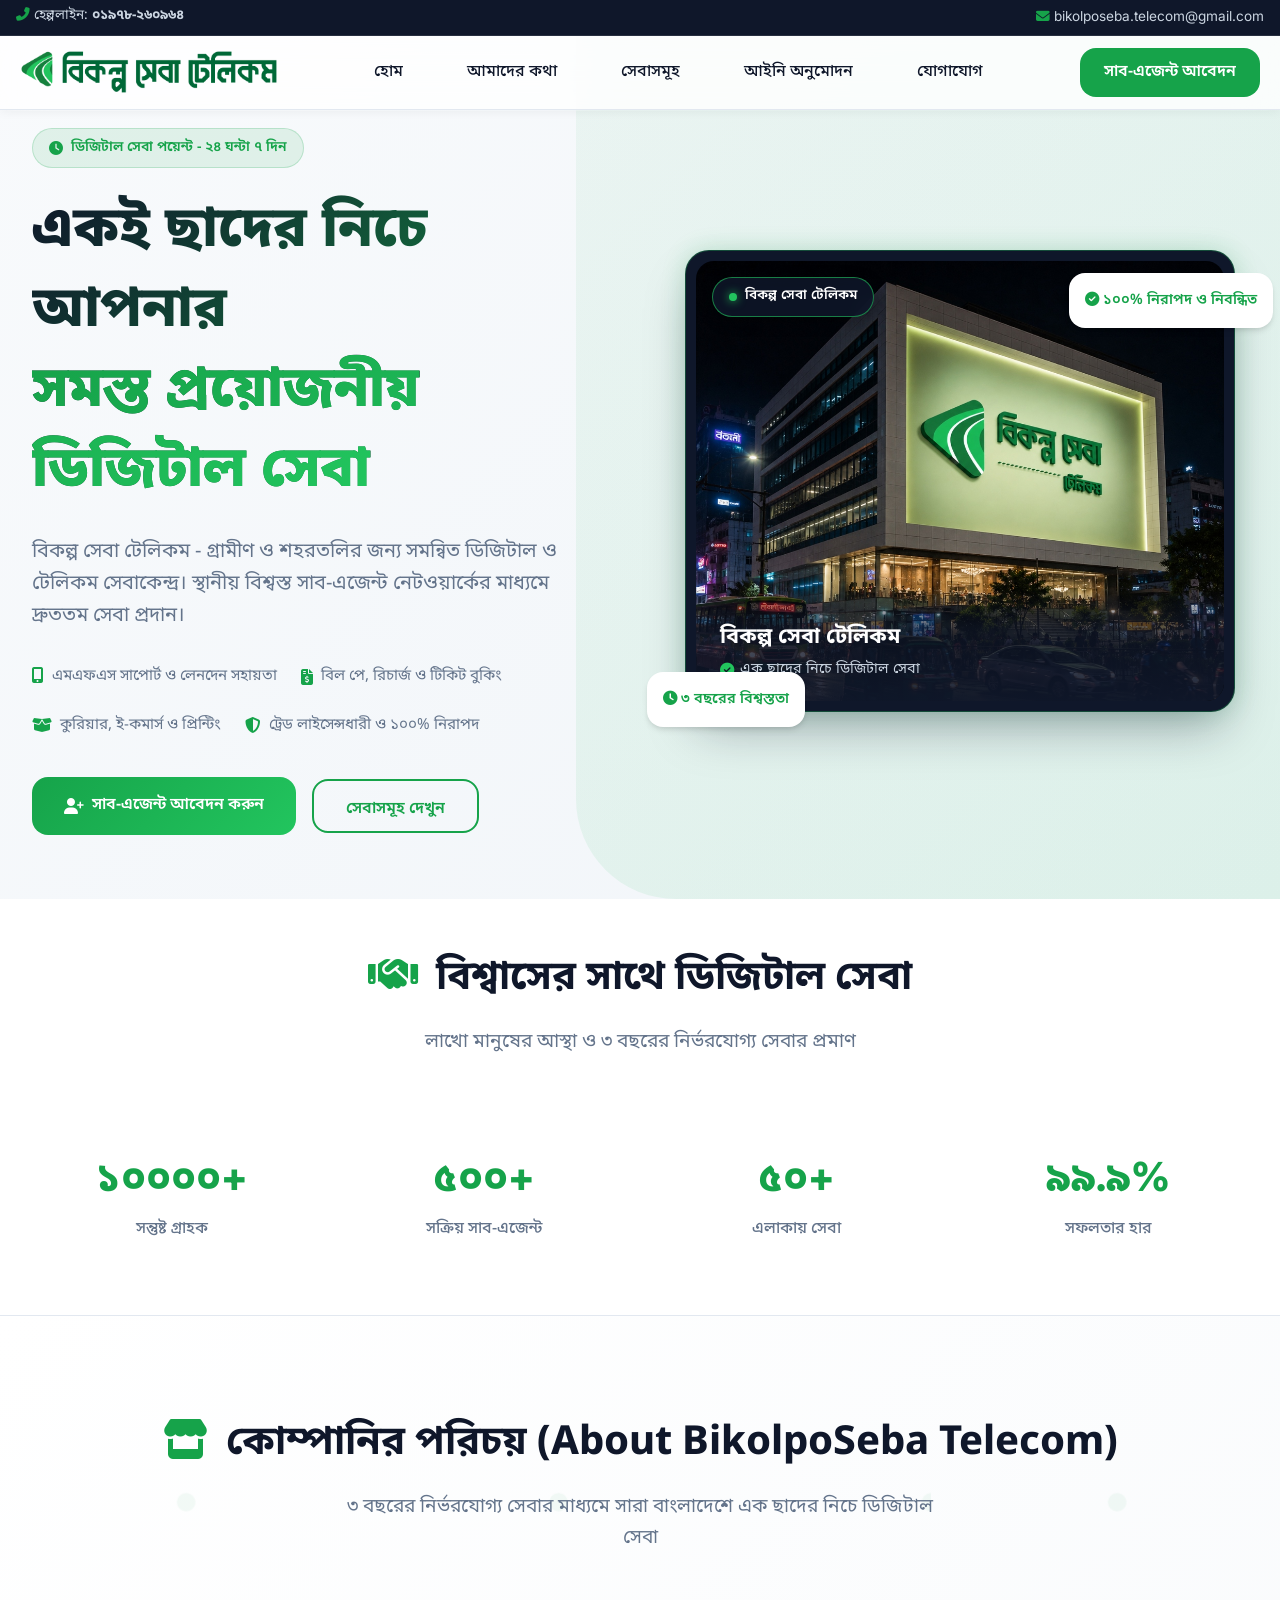
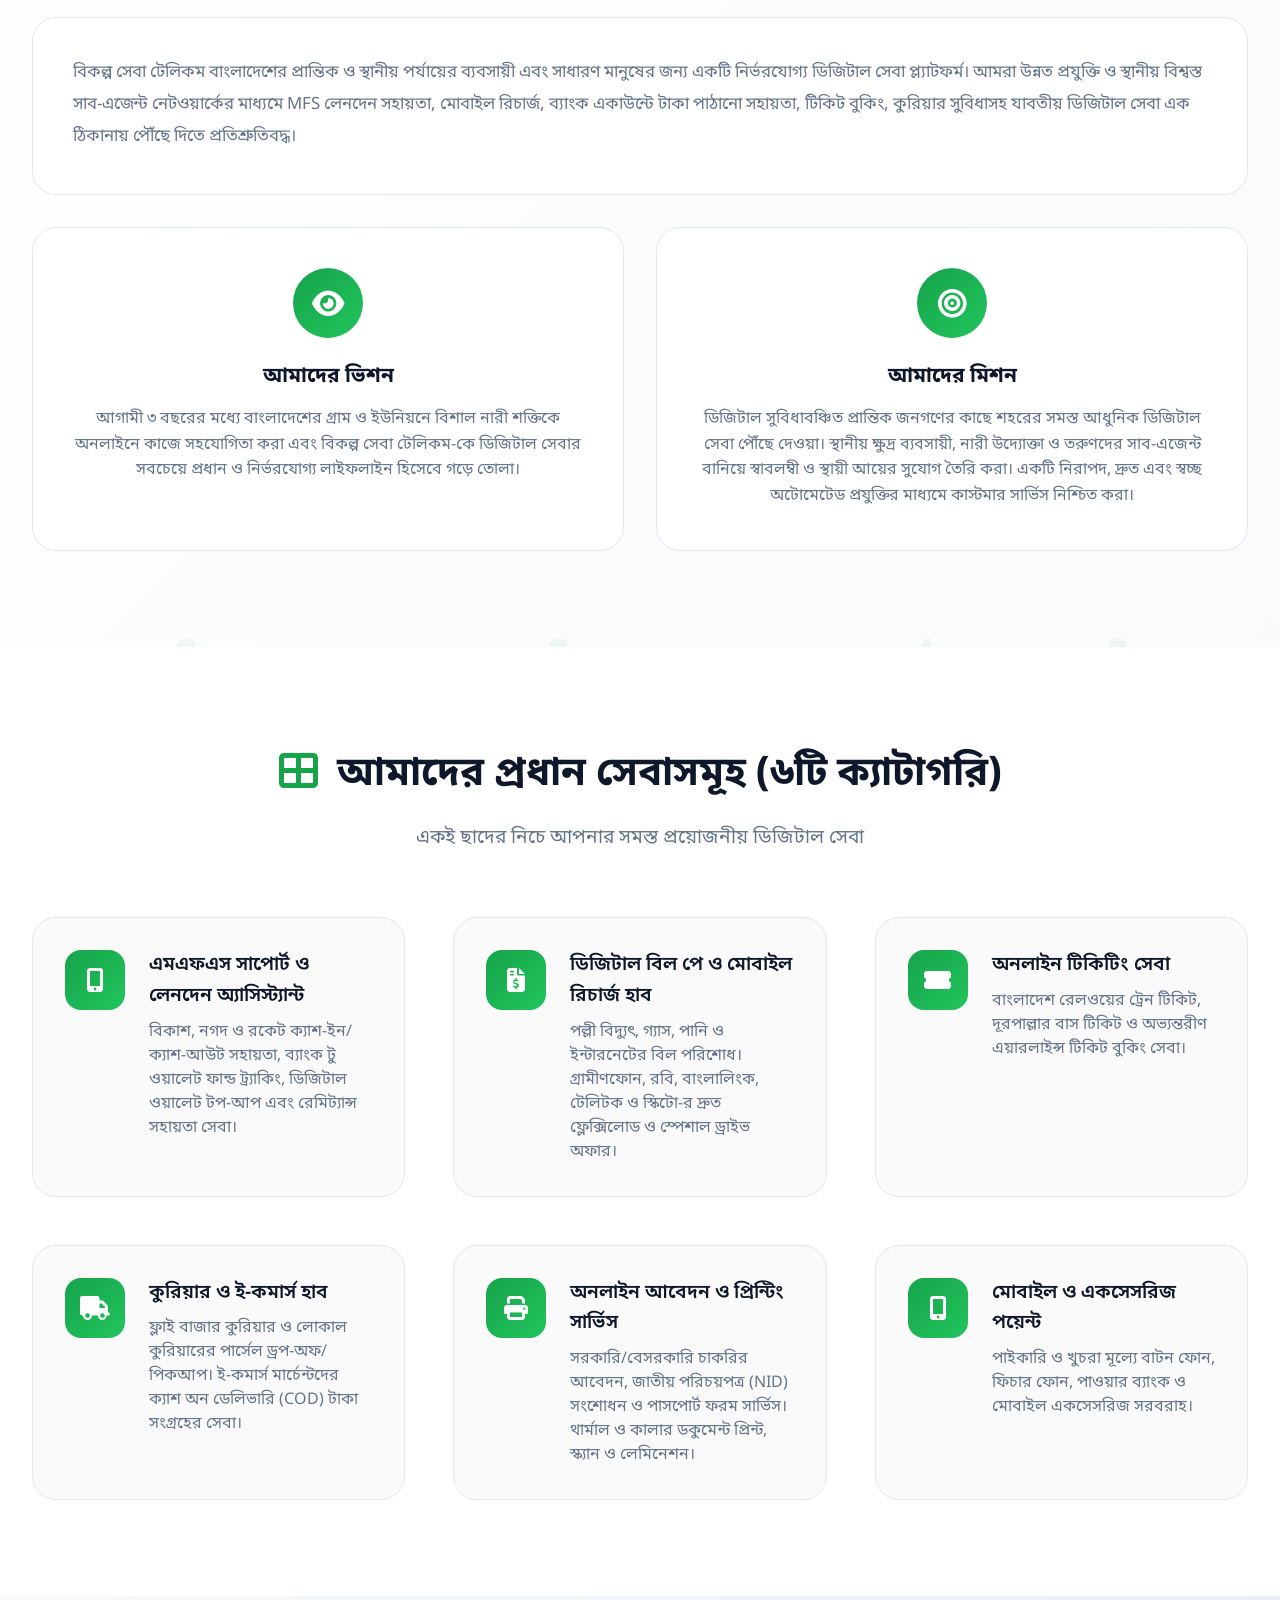
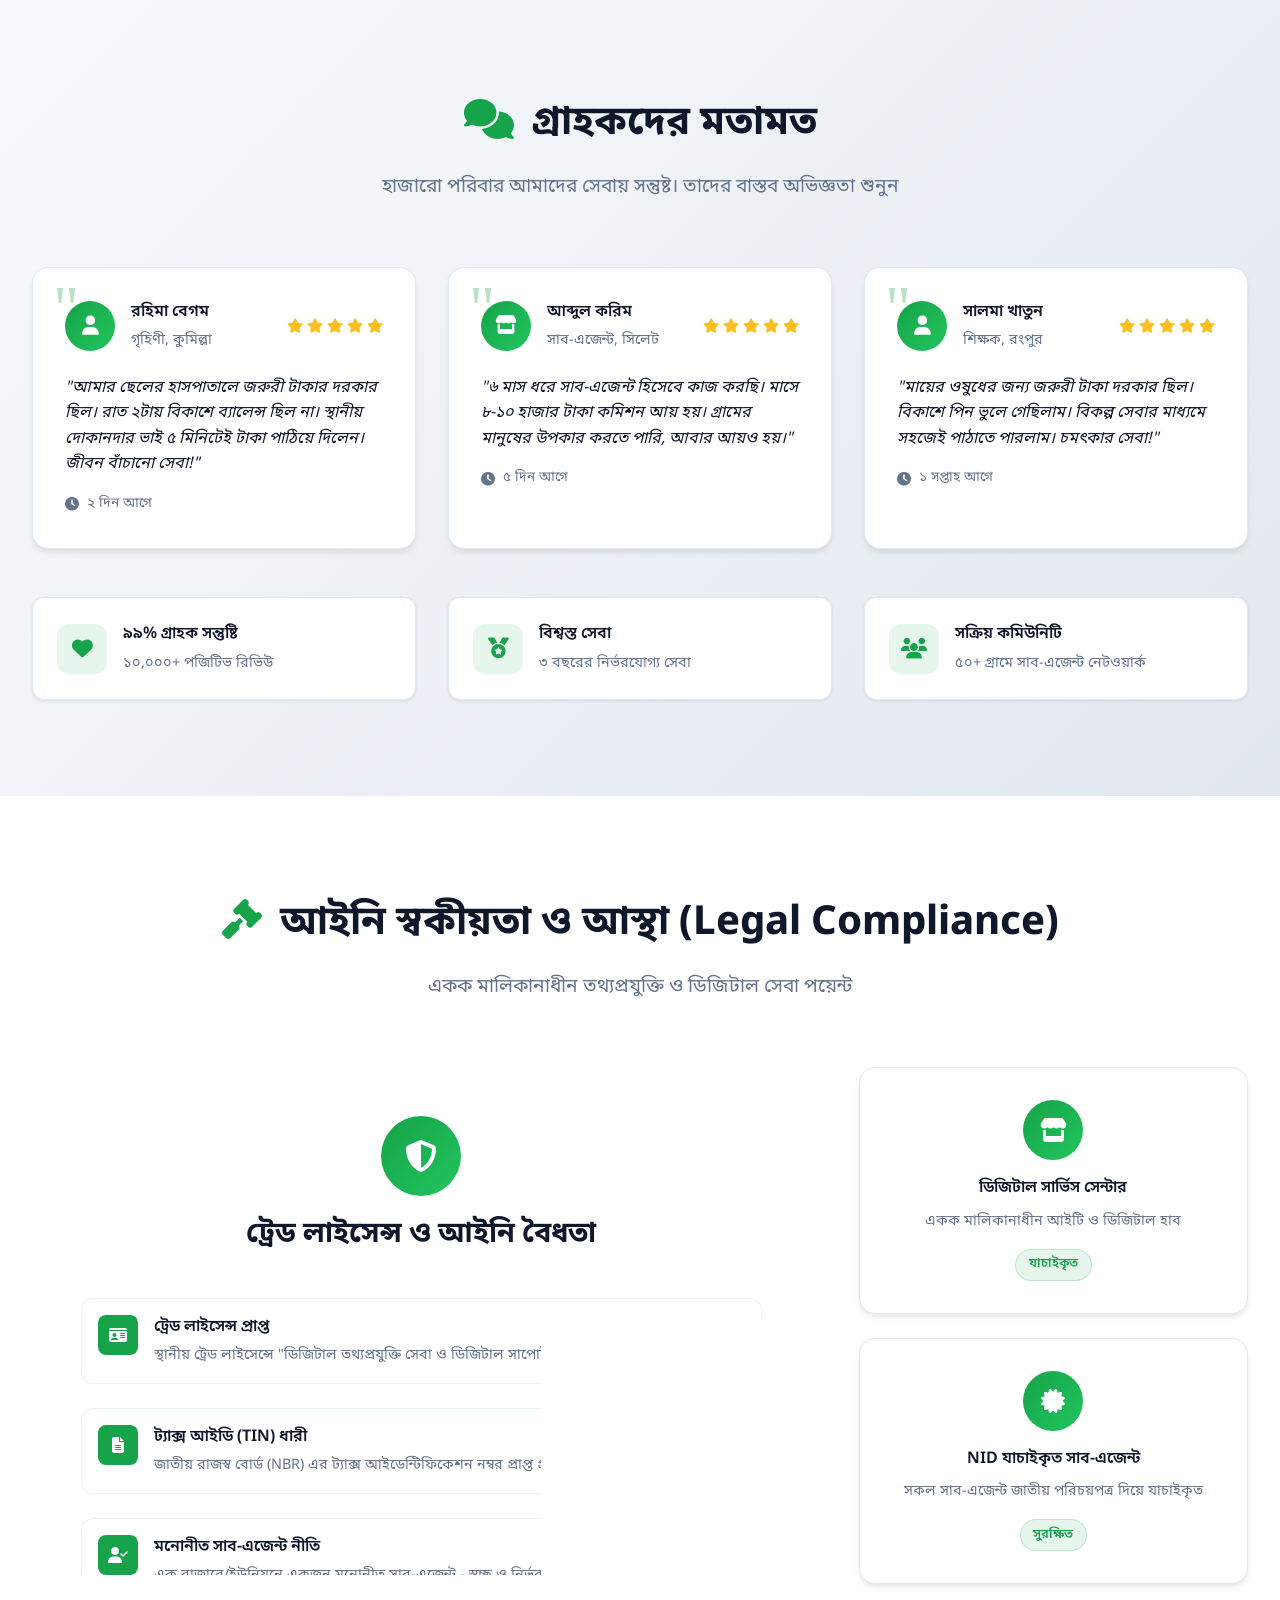
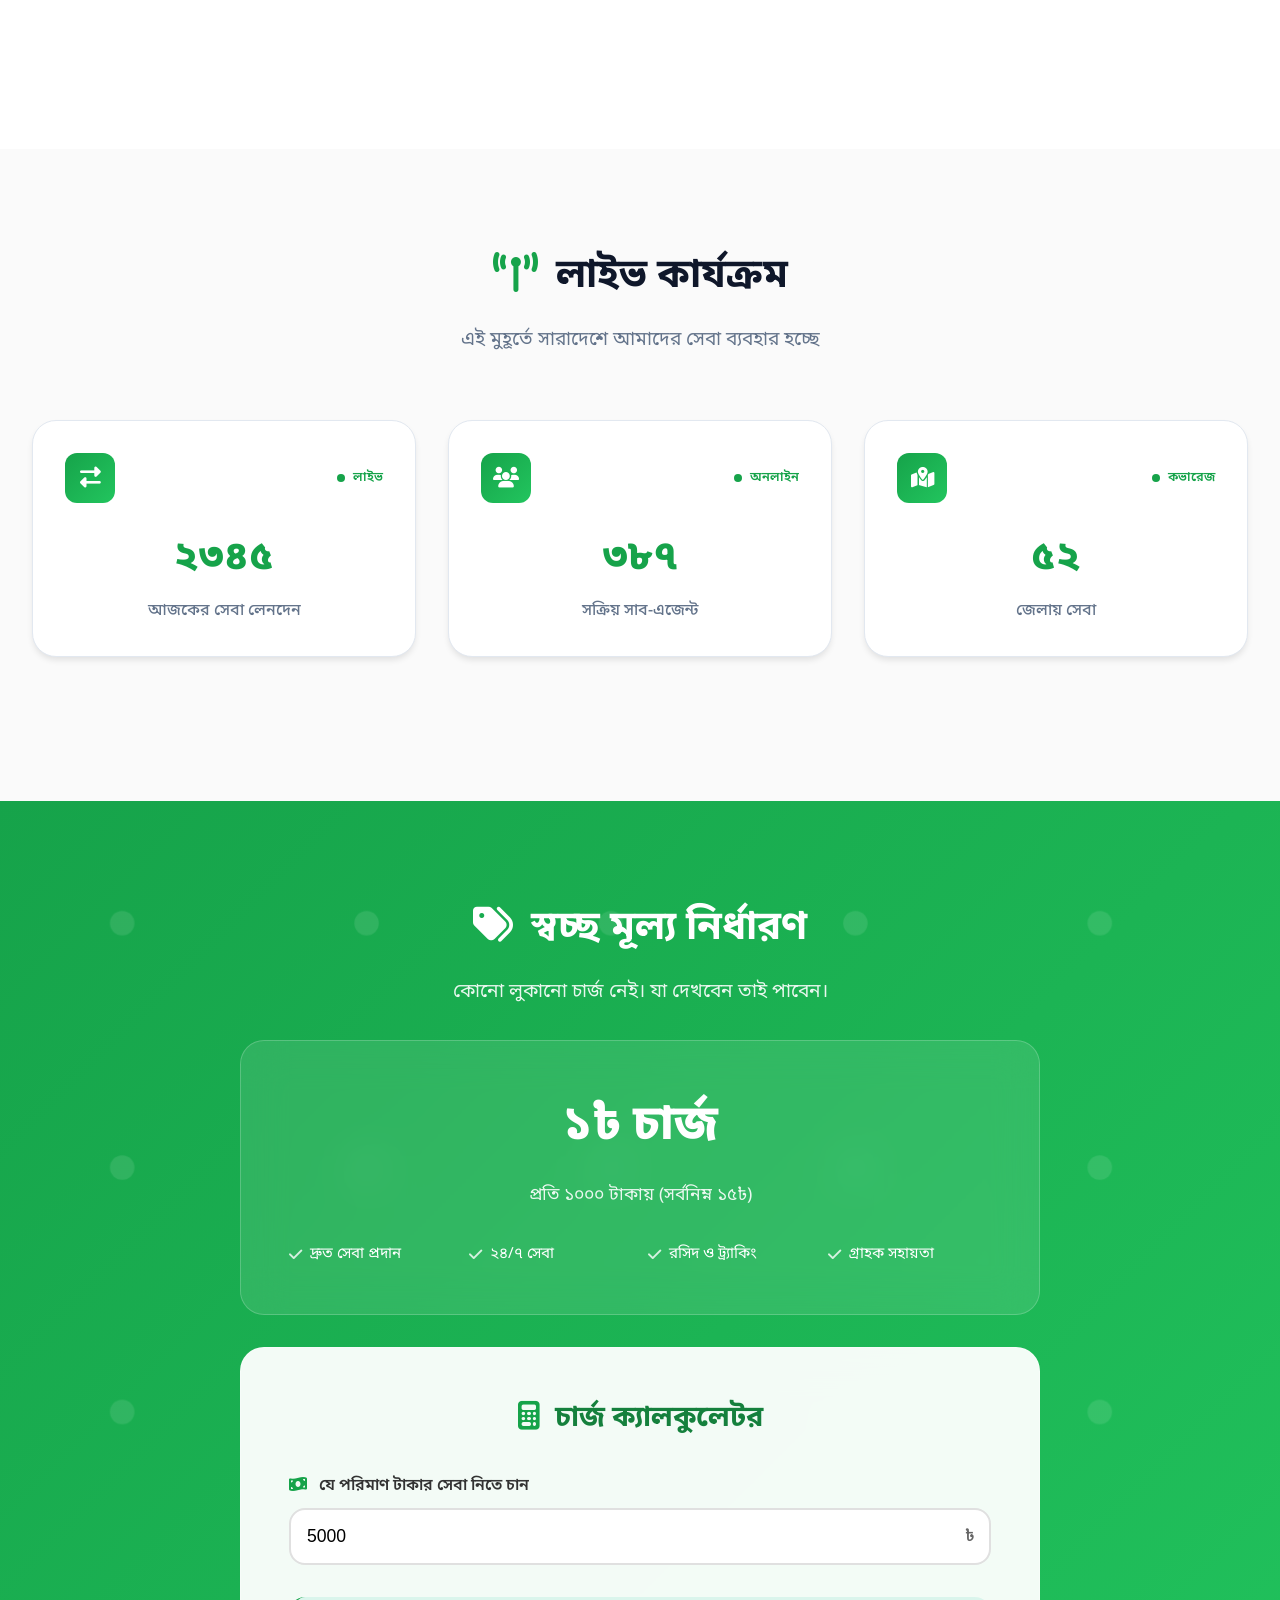
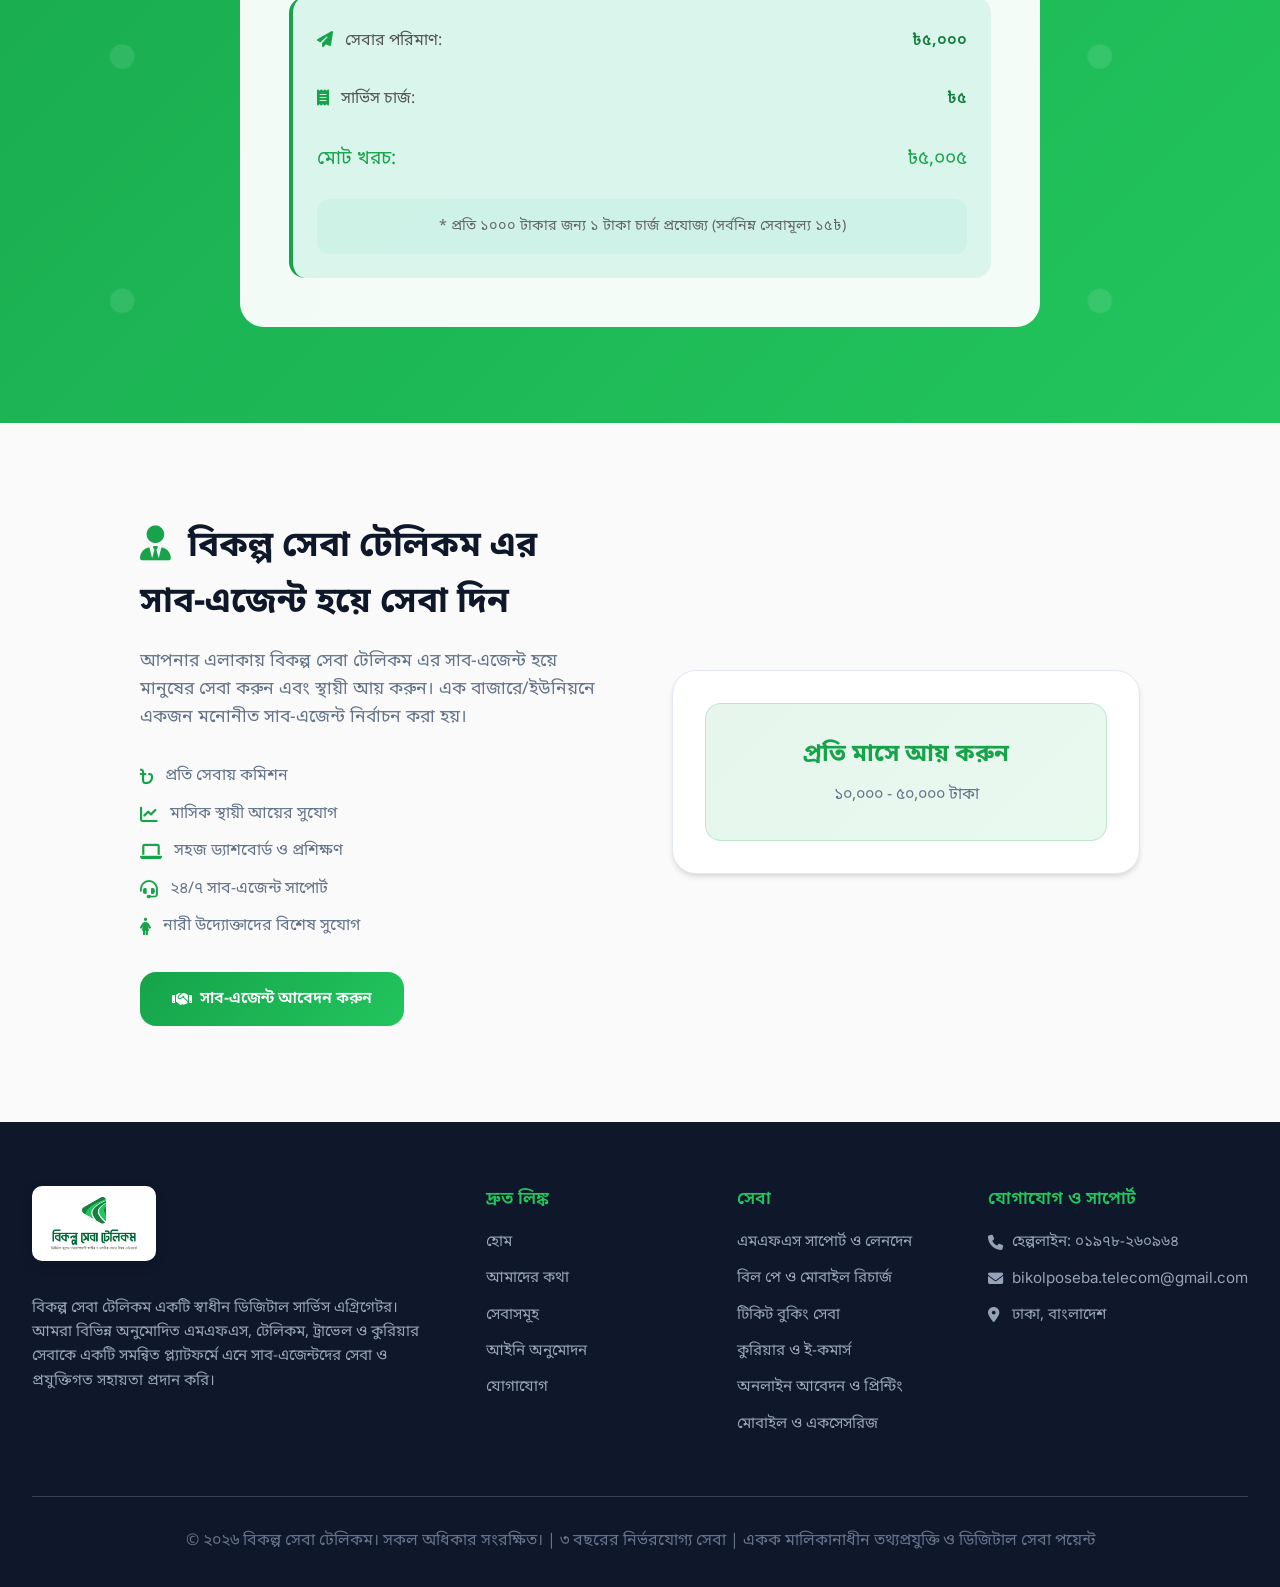
==== commit f36d9b0b: "update" ====
--- a/index.html
+++ b/index.html
@@ -263,19 +263,16 @@
             </div>
 
             <div class="hero-visual">
-                <div class="hero-hq-main-showcase" onclick="openHqModal()" title="বিকল্প সেবা টেলিকম হেডকোয়ার্টার ভবন বড় করে দেখতে ক্লিক করুন">
+                <div class="hero-hq-main-showcase">
                     <div class="hero-hq-img-wrapper">
-                        <img src="assets/images/headquarters.jpg" alt="বিকল্প সেবা টেলিকম সেন্ট্রাল হেডকোয়ার্টার ভবন" class="hero-hq-img" />
+                        <img src="assets/images/headquarters.jpg" alt="বিকল্প সেবা টেলিকম" class="hero-hq-img" />
                         <div class="hero-hq-badge-pill bengali">
                             <span class="live-dot-green"></span>
-                            <i class="fas fa-building"></i> সেন্ট্রাল হেডকোয়ার্টার (Head Office)
-                        </div>
-                        <div class="hero-hq-zoom-hint bengali">
-                            <i class="fas fa-search-plus"></i> বড় করে দেখুন
+                            <span>বিকল্প সেবা টেলিকম</span>
                         </div>
                         <div class="hero-hq-caption bengali">
-                            <h3>বিকল্প সেবা টেলিকম ভবন</h3>
-                            <p><i class="fas fa-map-marker-alt" style="color: #22c55e;"></i> ঢাকা, বাংলাদেশ | কেন্দ্রীয় কার্যনির্বাহী কার্যালয়</p>
+                            <h3>বিকল্প সেবা টেলিকম</h3>
+                            <p><i class="fas fa-check-circle" style="color: #22c55e;"></i> এক ছাদের নিচে ডিজিটাল সেবা</p>
                         </div>
                     </div>
                 </div>
@@ -287,7 +284,7 @@
                   font-weight: 600;
                   font-size: 0.9rem;
                 " class="bengali">
-                            <i class="fas fa-check-circle"></i> ১০০% নিবন্ধিত ও সুরক্ষিত
+                            <i class="fas fa-check-circle"></i> ১০০% নিরাপদ ও নিবন্ধিত
                         </div>
                     </div>
                     <div class="floating-card card-2">
@@ -296,7 +293,7 @@
                   font-weight: 600;
                   font-size: 0.9rem;
                 " class="bengali">
-                            <i class="fas fa-headset"></i> ২৪/৭ হেল্পডেস্ক
+                            <i class="fas fa-clock"></i> ৩ বছরের বিশ্বস্ততা
                         </div>
                     </div>
                 </div>
@@ -313,7 +310,7 @@
                     বিশ্বাসের সাথে ডিজিটাল সেবা
                 </h2>
                 <p class="section-subtitle bengali">
-                    লাখো মানুষের আস্থা ও নির্ভরযোগ্য সেবার প্রমাণ
+                    লাখো মানুষের আস্থা ও ৩ বছরের নির্ভরযোগ্য সেবার প্রমাণ
                 </p>
             </div>
             <div class="trust-stats">
@@ -323,7 +320,7 @@
                 </div>
                 <div class="trust-stat animate-on-scroll">
                     <span class="trust-number">৫০০+</span>
-                    <div class="trust-label bengali">সক্রিয় এজেন্ট</div>
+                    <div class="trust-label bengali">সক্রিয় সাব-এজেন্ট</div>
                 </div>
                 <div class="trust-stat animate-on-scroll">
                     <span class="trust-number">৫০+</span>
@@ -337,14 +334,17 @@
         </div>
     </section>
 
-    <!-- About Company, Vision & Corporate Head Office Showcase Section -->
+    <!-- About Company, Vision & Mission Section -->
     <section class="services-overview" id="about">
         <div class="section-container">
             <div class="section-header animate-on-scroll">
                 <h2 class="section-title bengali">
-                    <i class="fas fa-building" style="color: var(--primary-green); margin-right: 0.5rem"></i>
+                    <i class="fas fa-store" style="color: var(--primary-green); margin-right: 0.5rem"></i>
                     কোম্পানির পরিচয় (About BikolpoSeba Telecom)
                 </h2>
+                <p class="section-subtitle bengali">
+                    ৩ বছরের নির্ভরযোগ্য সেবার মাধ্যমে সারা বাংলাদেশে এক ছাদের নিচে ডিজিটাল সেবা
+                </p>
             </div>
             <div class="services-grid" style="grid-template-columns: 1fr;">
                 <div class="service-highlight animate-on-scroll" style="text-align: left;">
@@ -518,7 +518,7 @@
                         </div>
                         <div class="testimonial-info">
                             <h4 class="bengali">আব্দুল করিম</h4>
-                            <p class="bengali">এজেন্ট, সিলেট</p>
+                            <p class="bengali">সাব-এজেন্ট, সিলেট</p>
                         </div>
                         <div class="testimonial-rating">
                             <i class="fas fa-star"></i>
@@ -529,7 +529,7 @@
                         </div>
                     </div>
                     <p class="testimonial-text bengali">
-                        "৬ মাস ধরে এজেন্ট হিসেবে কাজ করছি। মাসে ৮-১০ হাজার টাকা কমিশন আয় হয়। গ্রামের মানুষের উপকার
+                        "৬ মাস ধরে সাব-এজেন্ট হিসেবে কাজ করছি। মাসে ৮-১০ হাজার টাকা কমিশন আয় হয়। গ্রামের মানুষের উপকার
                         করতে পারি, আবার আয়ও হয়।"
                     </p>
                     <div class="testimonial-meta bengali">
@@ -589,7 +589,7 @@
                     </div>
                     <div class="trust-text bengali">
                         <h4>সক্রিয় কমিউনিটি</h4>
-                        <p>৫০+ গ্রামে এজেন্ট নেটওয়ার্ক</p>
+                        <p>৫০+ গ্রামে সাব-এজেন্ট নেটওয়ার্ক</p>
                     </div>
                 </div>
             </div>
@@ -667,7 +667,7 @@
                         <div class="compliance-icon">
                             <i class="fas fa-certificate"></i>
                         </div>
-                        <h4 class="bengali">NID যাচাইকৃত এজেন্ট</h4>
+                        <h4 class="bengali">NID যাচাইকৃত সাব-এজেন্ট</h4>
                         <p class="bengali">সকল সাব-এজেন্ট জাতীয় পরিচয়পত্র দিয়ে যাচাইকৃত</p>
                         <div class="compliance-badge bengali">সুরক্ষিত</div>
                     </div>
@@ -719,7 +719,7 @@
                     </div>
                     <div class="activity-content">
                         <div class="activity-number bengali" id="activeAgents">৩৮৭</div>
-                        <p class="bengali">সক্রিয় এজেন্ট</p>
+                        <p class="bengali">সক্রিয় সাব-এজেন্ট</p>
                     </div>
                 </div>
 
@@ -912,28 +912,16 @@
                         <i class="fas fa-envelope"></i> bikolposeba.telecom@gmail.com
                     </a>
                     <a href="#" class="bengali">
-                        <i class="fas fa-map-marker-alt"></i> হেড অফিস: ঢাকা, বাংলাদেশ
+                        <i class="fas fa-map-marker-alt"></i> ঢাকা, বাংলাদেশ
                     </a>
                 </div>
             </div>
 
             <div class="footer-bottom">
-                <p class="bengali">&copy; ২০২৫ বিকল্প সেবা টেলিকম। সকল অধিকার সংরক্ষিত। | একক মালিকানাধীন তথ্যপ্রযুক্তি ও ডিজিটাল সেবা পয়েন্ট</p>
-            </div>
-        </div>
-    <!-- HQ Image Lightbox Modal -->
-    <div id="hqModal" class="hq-modal" onclick="closeHqModal(event)">
-        <div class="hq-modal-content" onclick="event.stopPropagation()">
-            <button class="hq-modal-close" onclick="closeHqModal(event)">&times;</button>
-            <div class="hq-modal-body">
-                <img src="assets/images/headquarters.jpg" alt="বিকল্প সেবা টেলিকম সেন্ট্রাল হেডকোয়ার্টার" class="hq-modal-img">
-                <div class="hq-modal-caption bengali">
-                    <h3><i class="fas fa-building" style="color: #22c55e;"></i> বিকল্প সেবা টেলিকম - সেন্ট্রাল হেডকোয়ার্টার ভবন</h3>
-                    <p><i class="fas fa-map-marker-alt" style="color: #22c55e;"></i> ঢাকা, বাংলাদেশ | কেন্দ্রীয় প্রধান কার্যালয় ও আধুনিক তথ্যপ্রযুক্তি সেবা কেন্দ্র</p>
-                </div>
-            </div>
-        </div>
-    </div>
+                <p class="bengali">&copy; ২০২৬ বিকল্প সেবা টেলিকম। সকল অধিকার সংরক্ষিত। | ৩ বছরের নির্ভরযোগ্য সেবা | একক মালিকানাধীন তথ্যপ্রযুক্তি ও ডিজিটাল সেবা পয়েন্ট</p>
+            </div>
+        </div>
+    </footer>
 
     <script src="script.js"></script>
 </body>
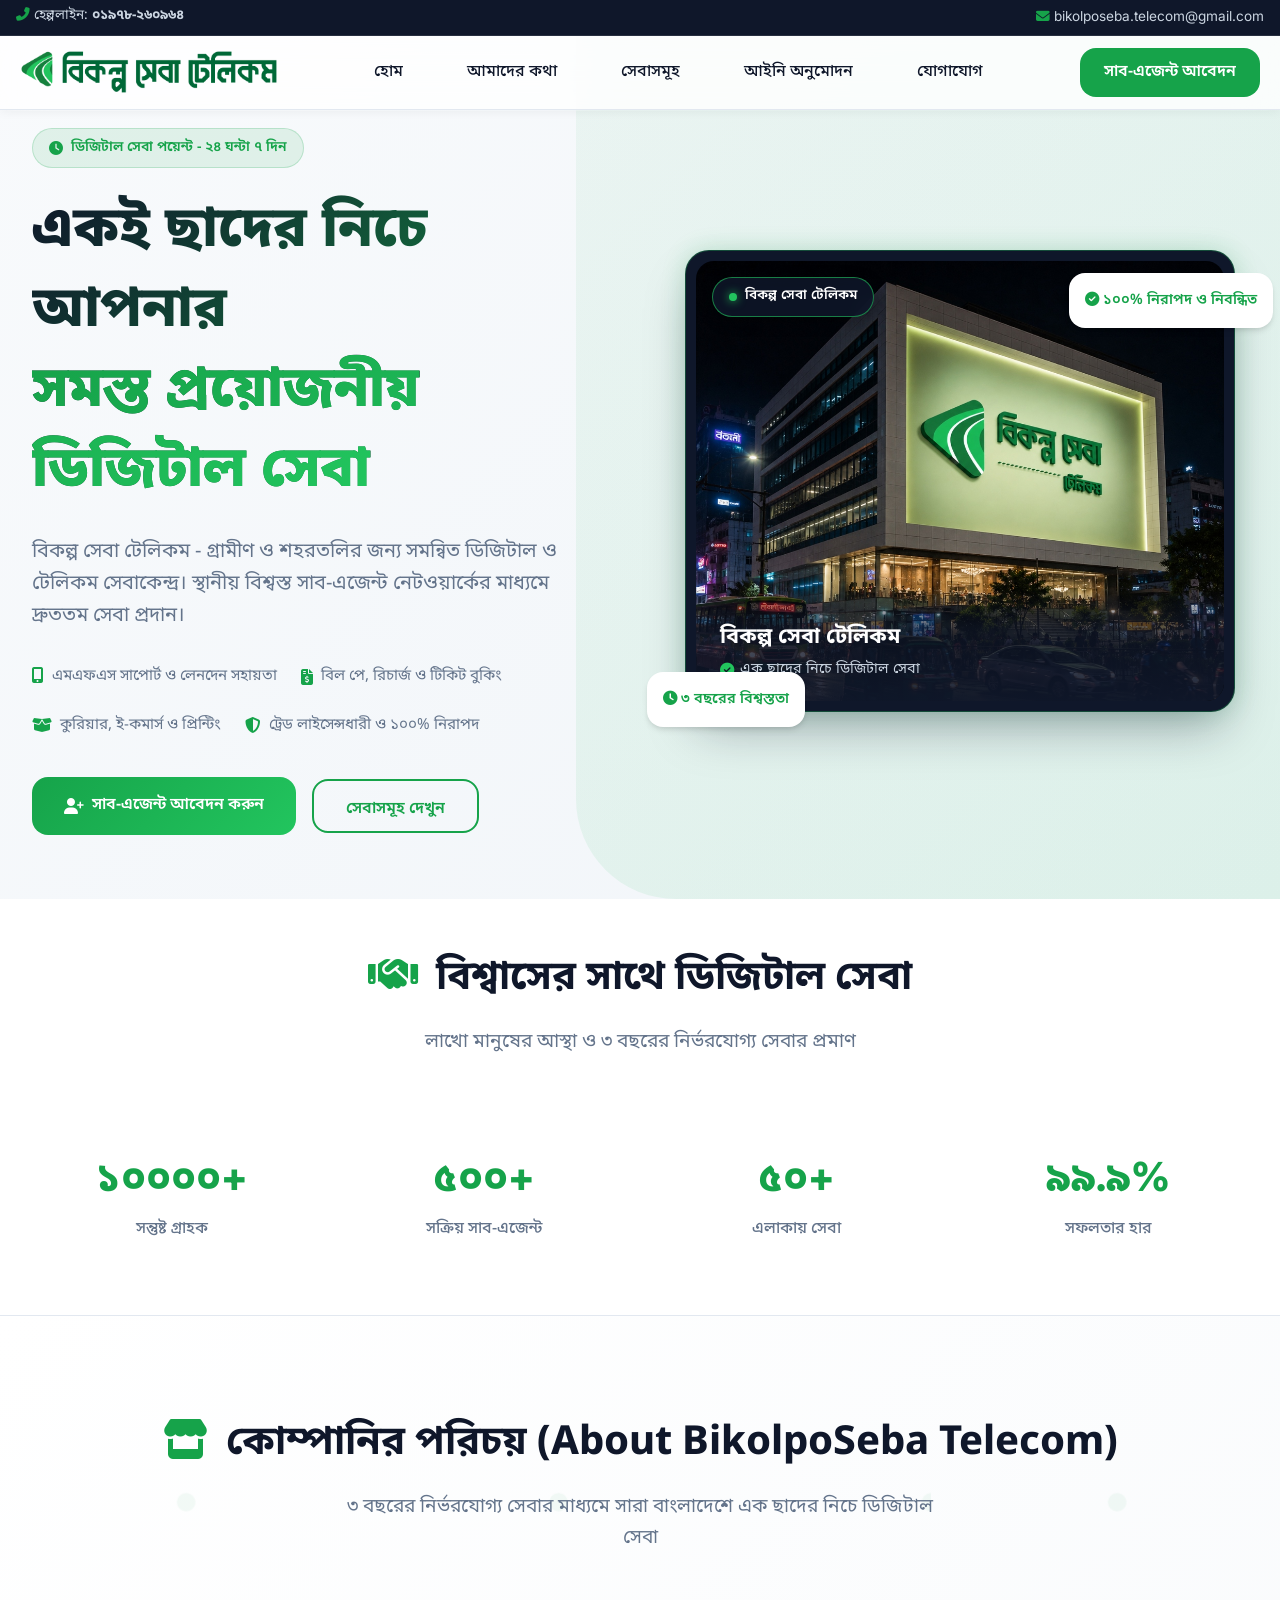
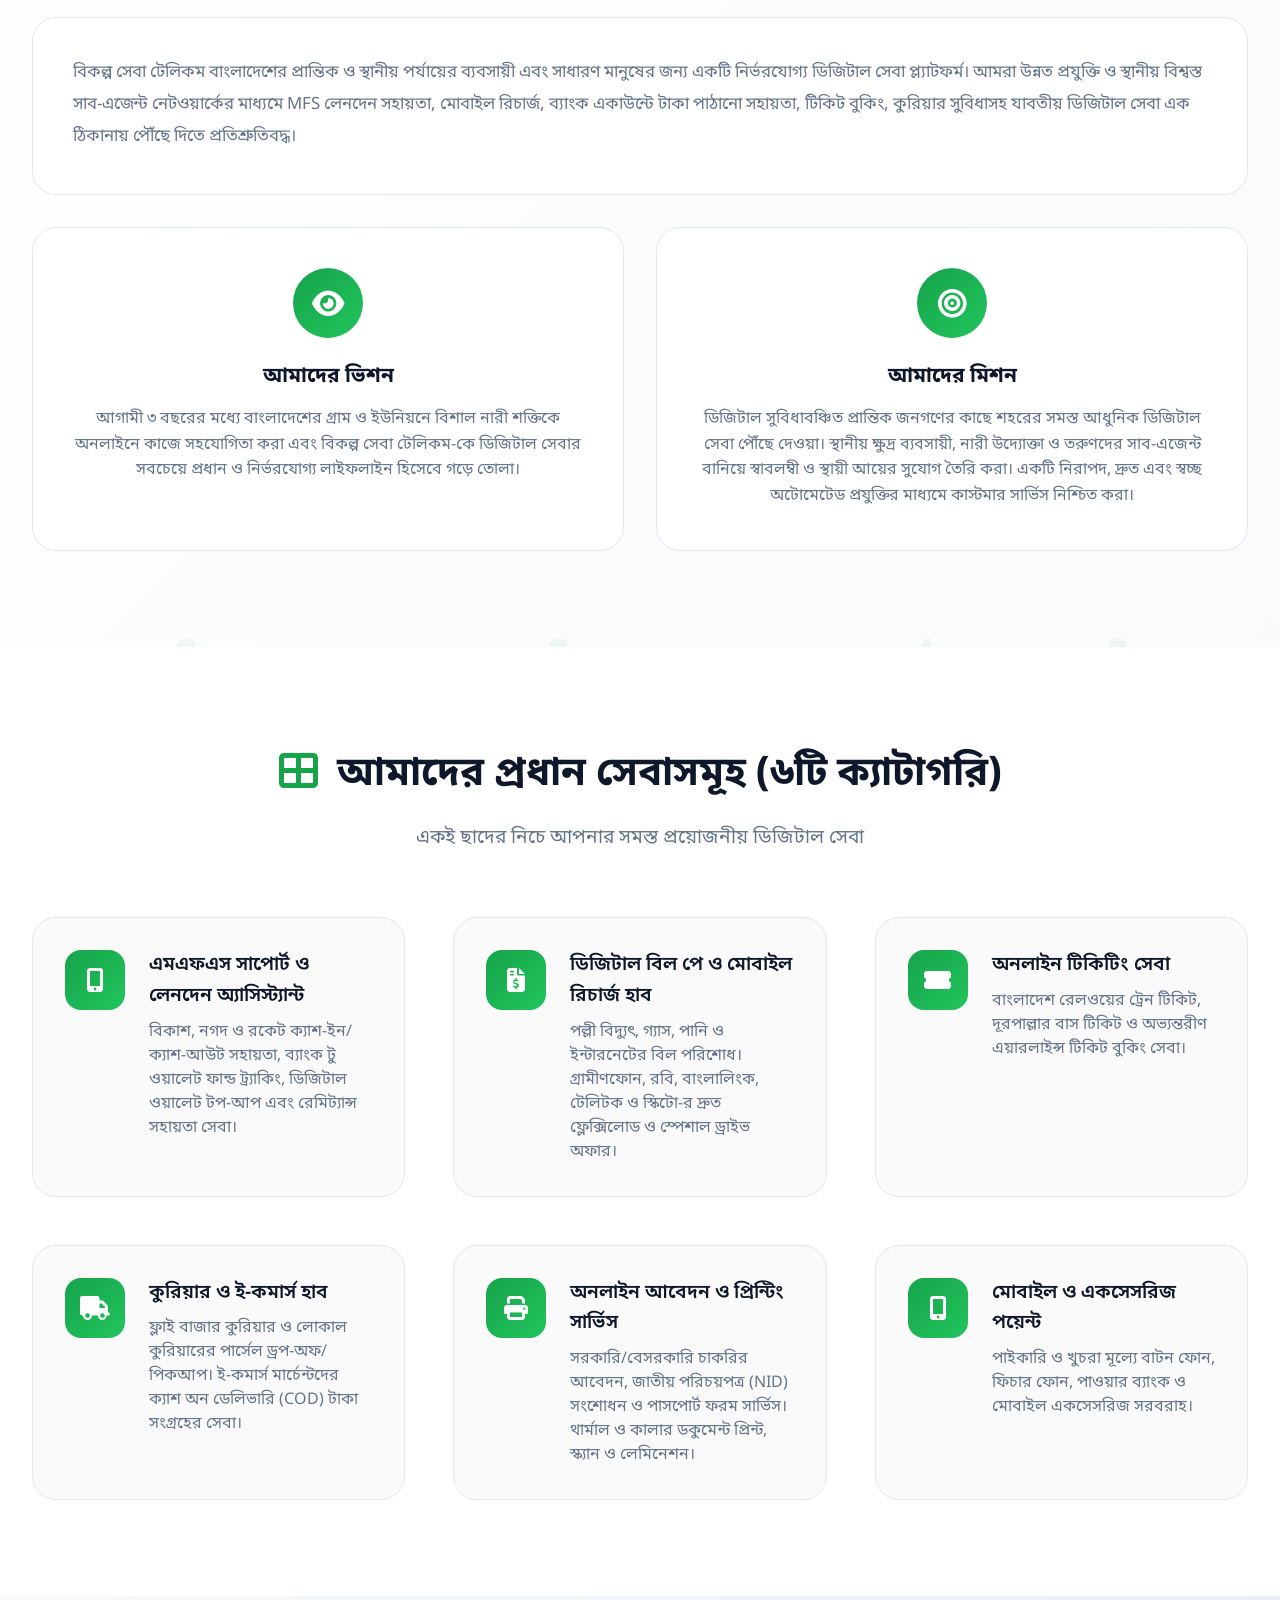
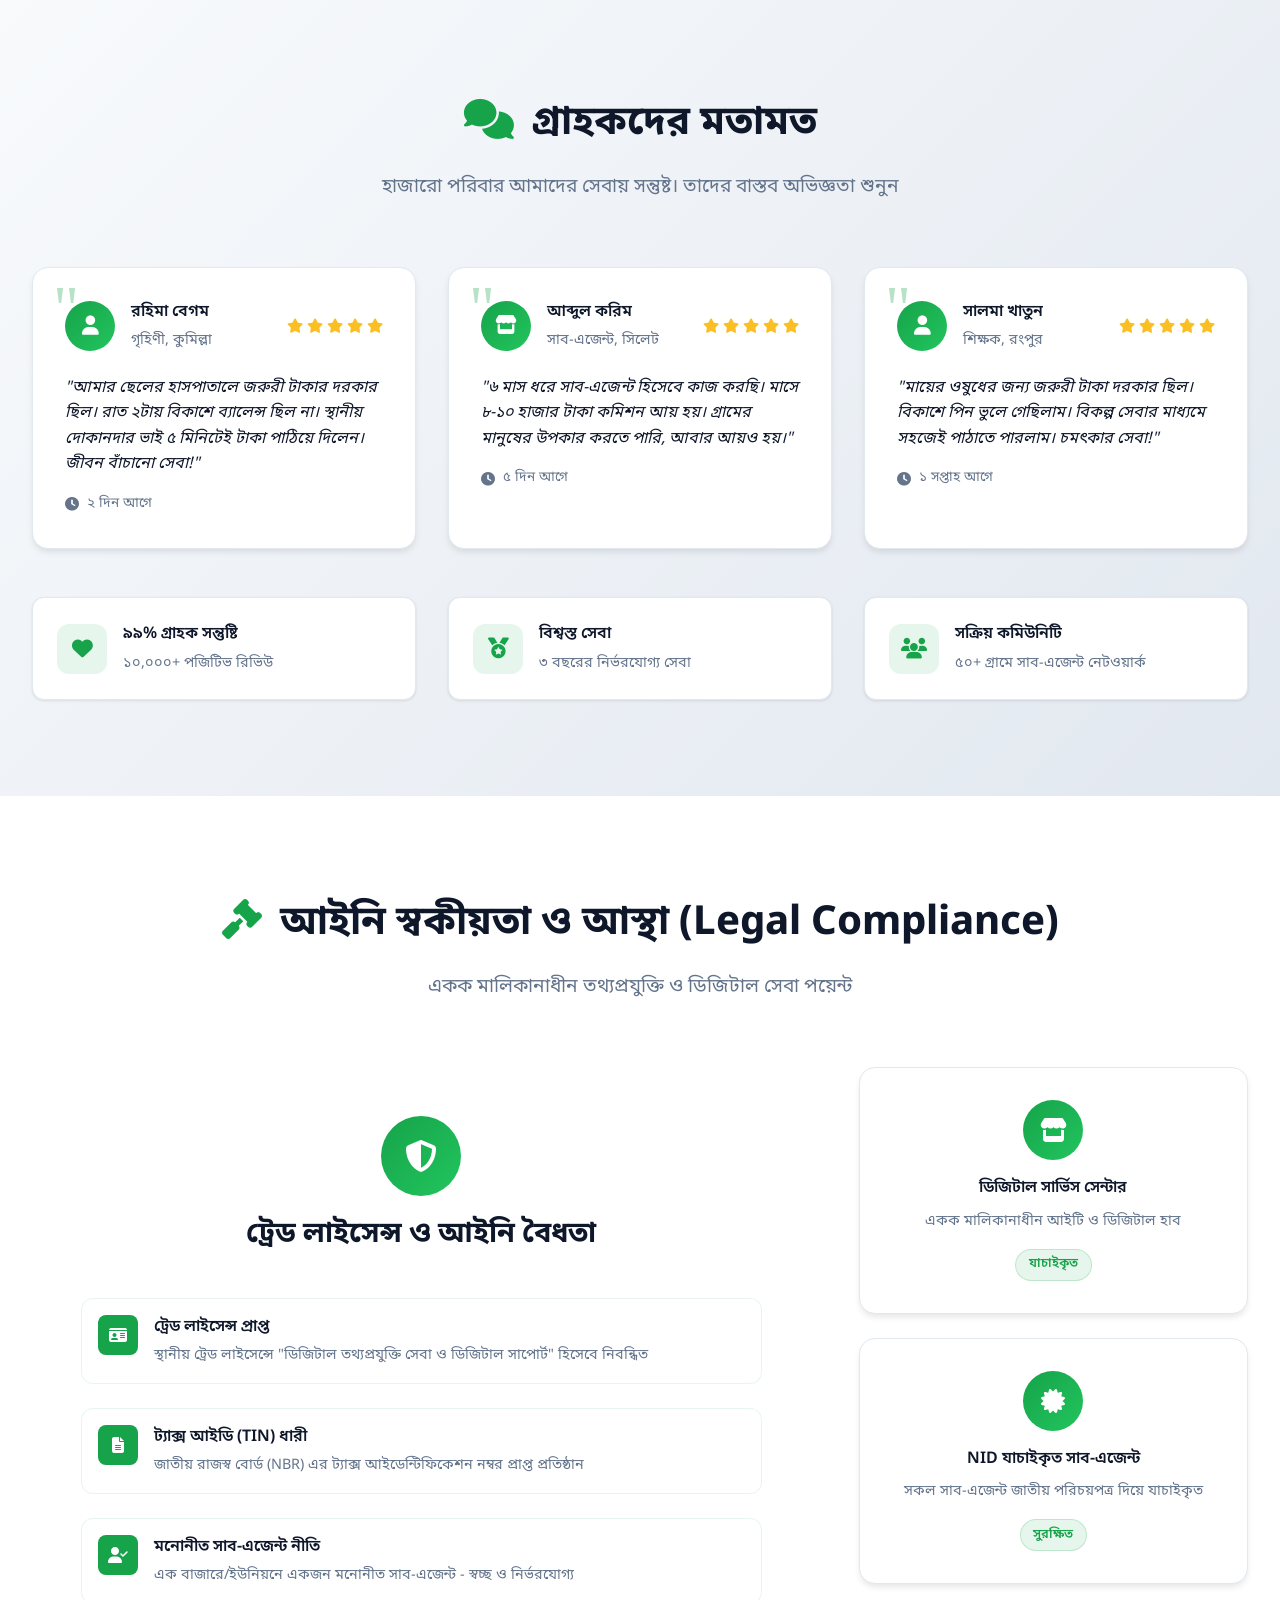
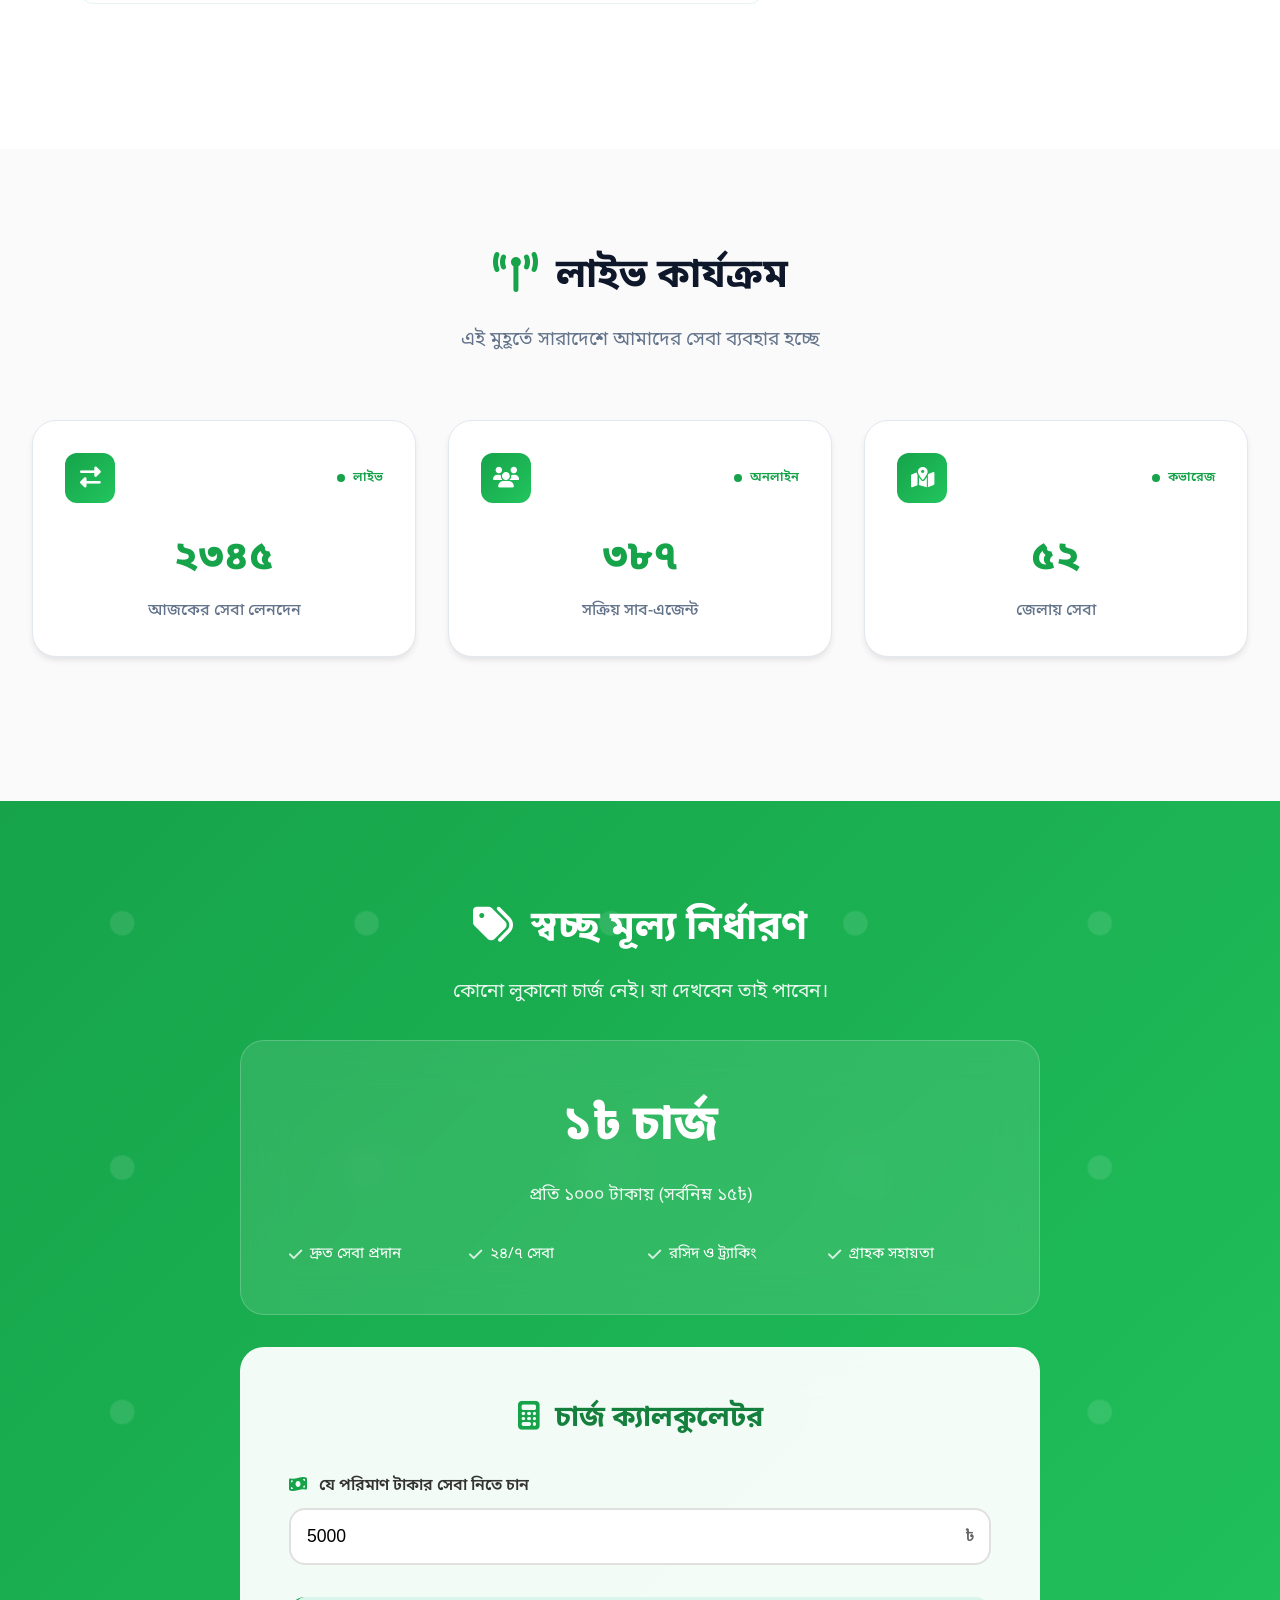
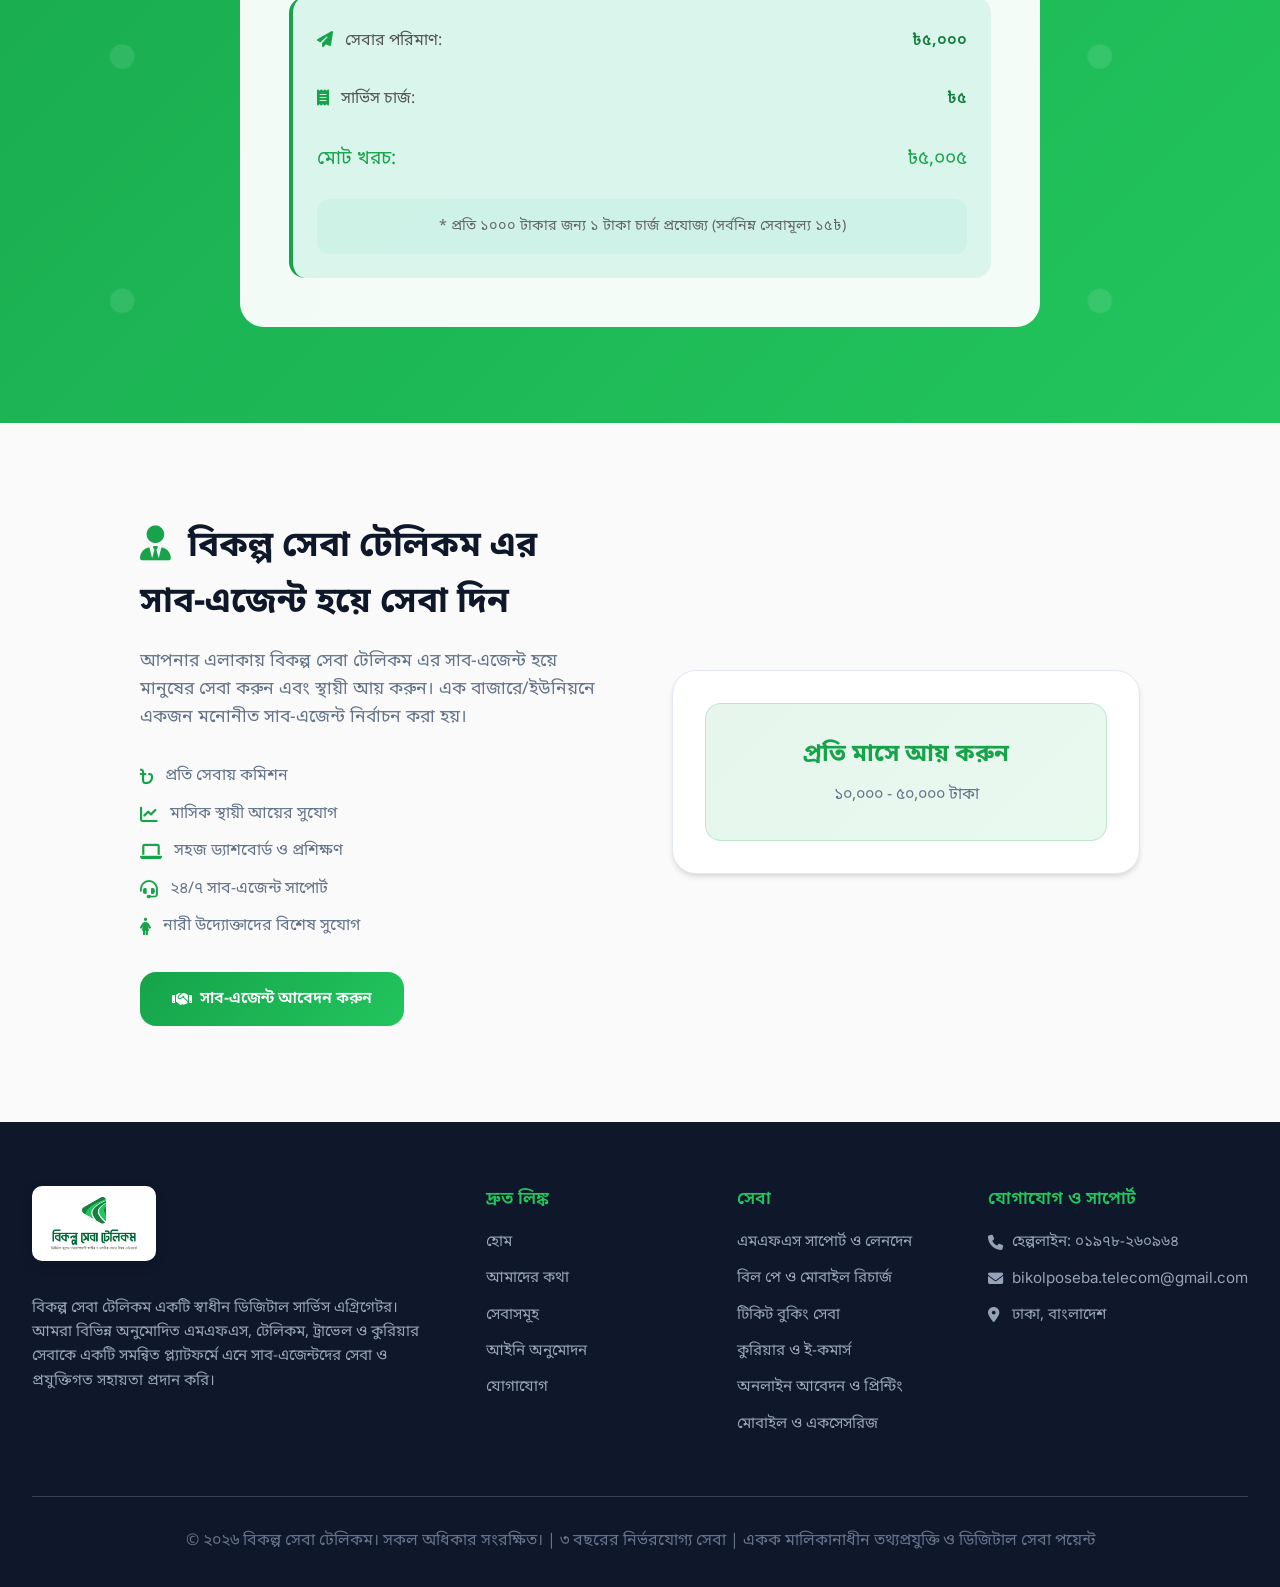
==== commit 8ddac184: "update" ====
--- a/index.html
+++ b/index.html
@@ -270,6 +270,7 @@
                             <span class="live-dot-green"></span>
                             <span>বিকল্প সেবা টেলিকম</span>
                         </div>
+                        
                         <div class="hero-hq-caption bengali">
                             <h3>বিকল্প সেবা টেলিকম</h3>
                             <p><i class="fas fa-check-circle" style="color: #22c55e;"></i> এক ছাদের নিচে ডিজিটাল সেবা</p>
